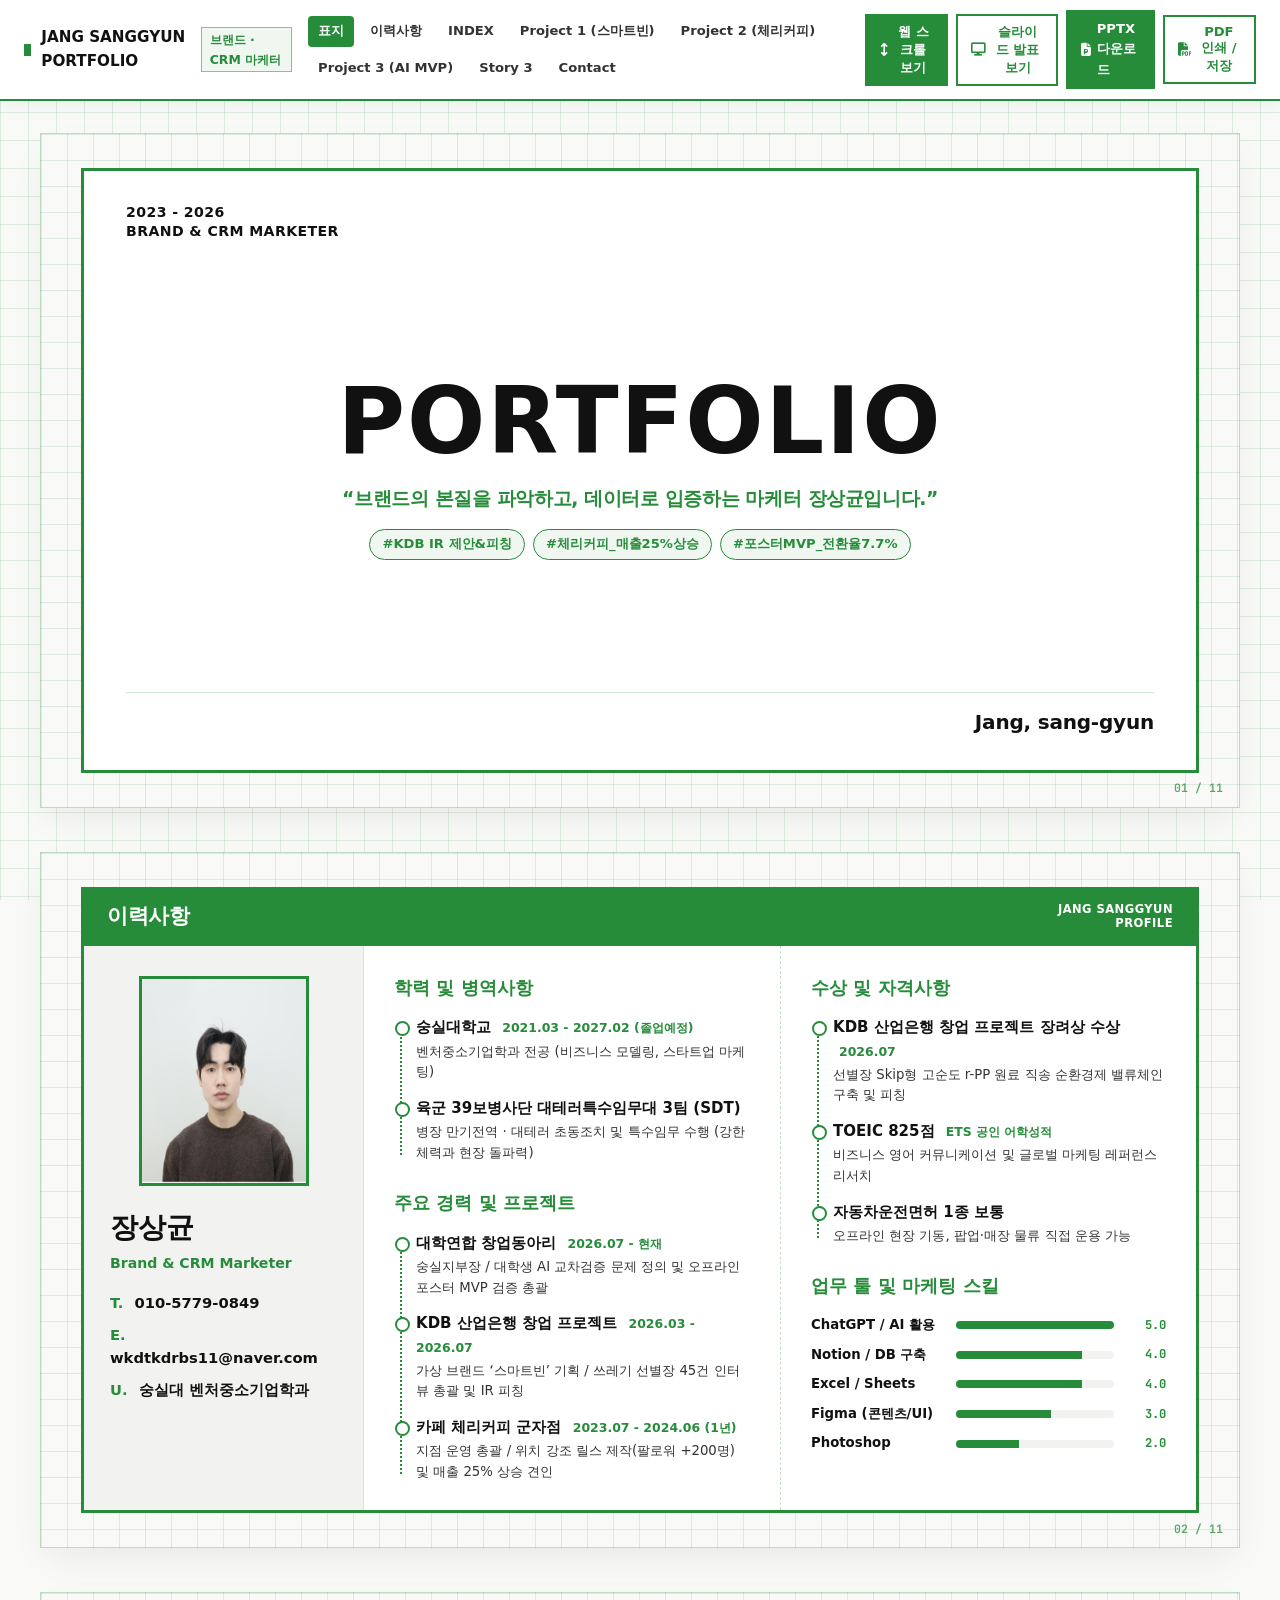
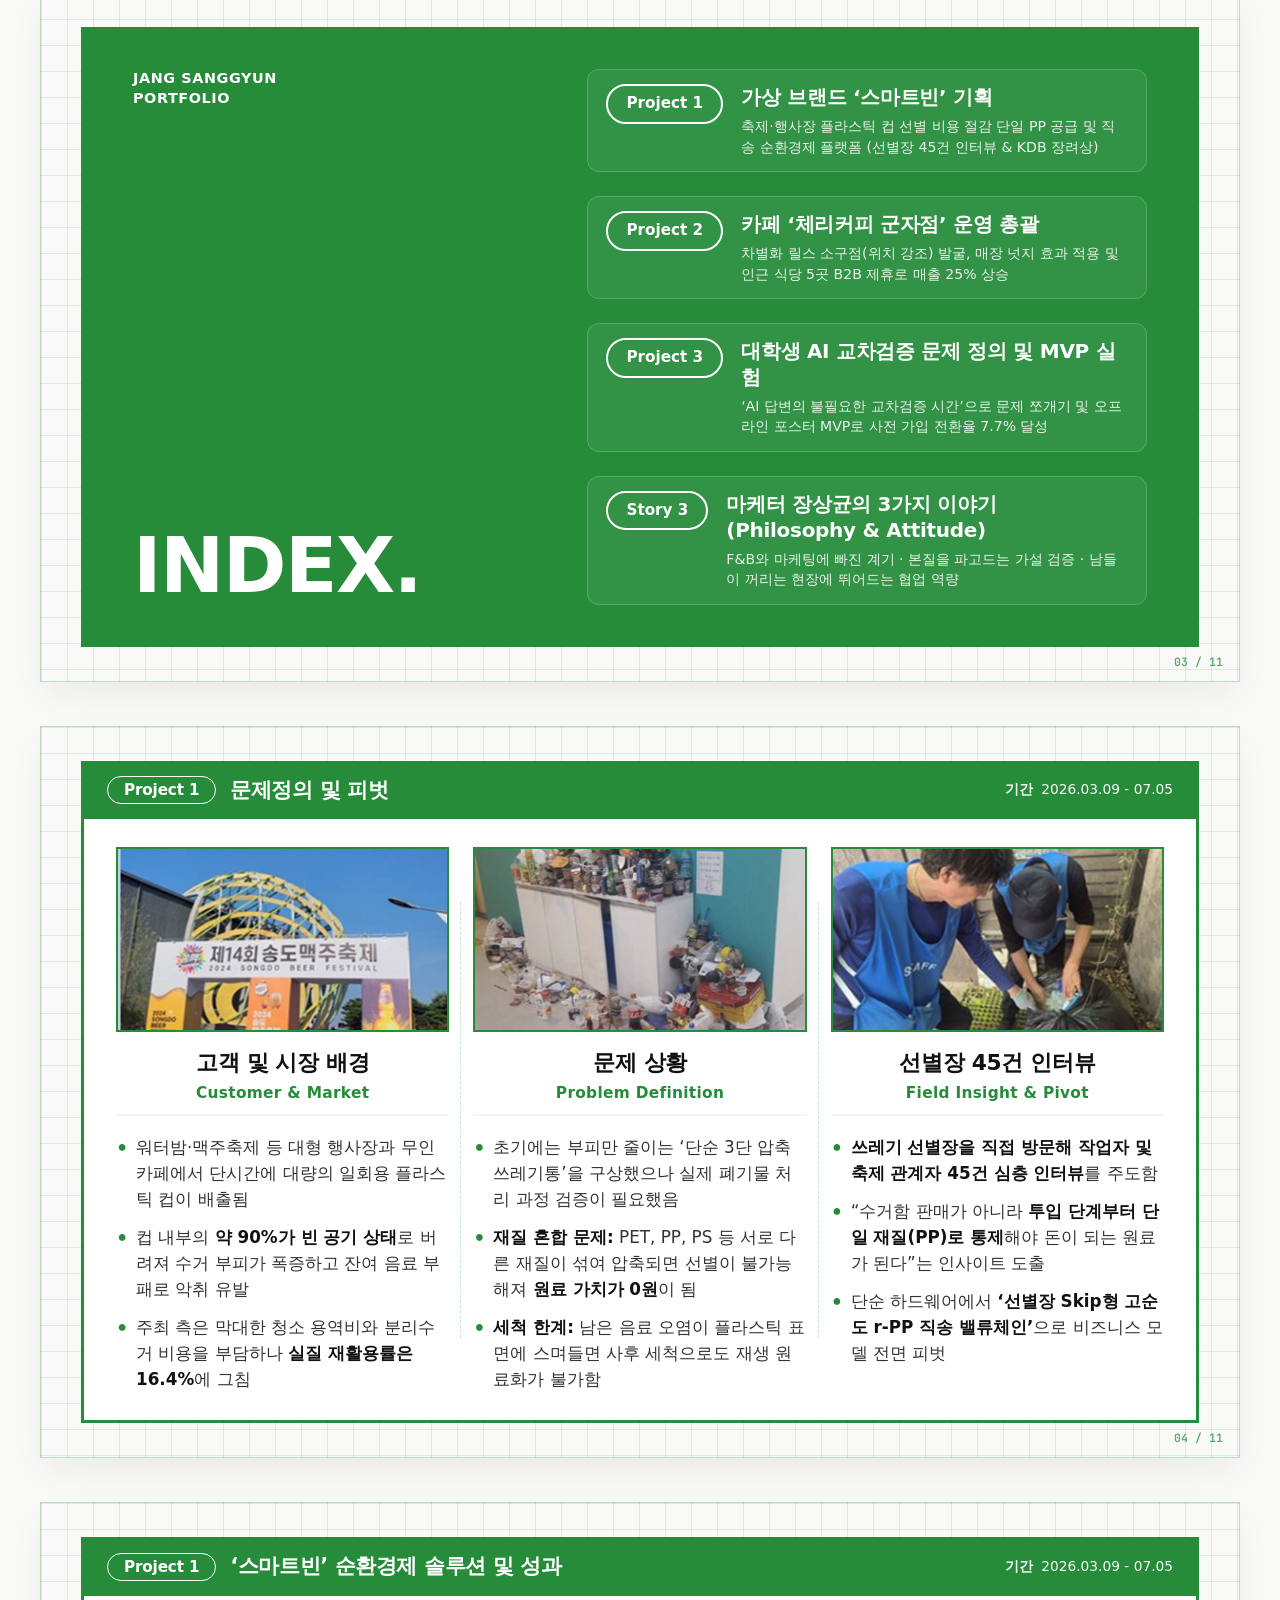
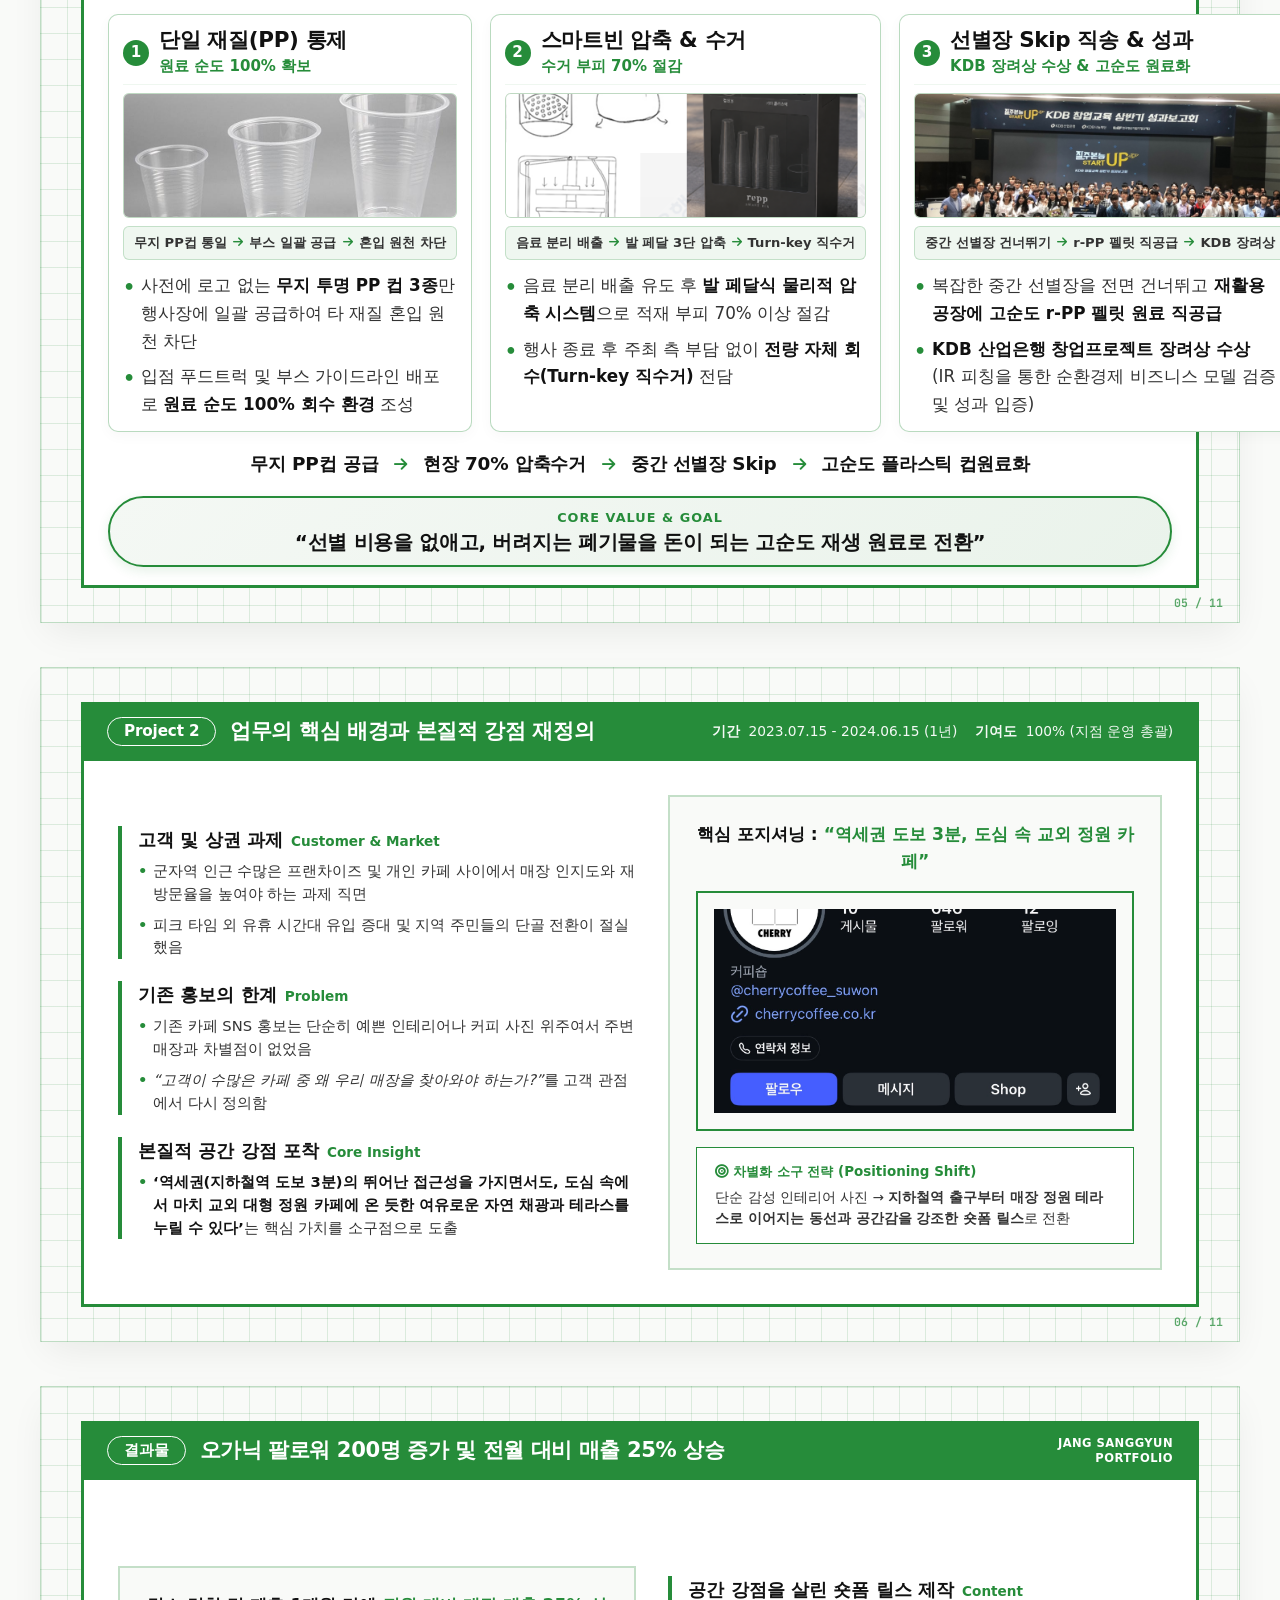
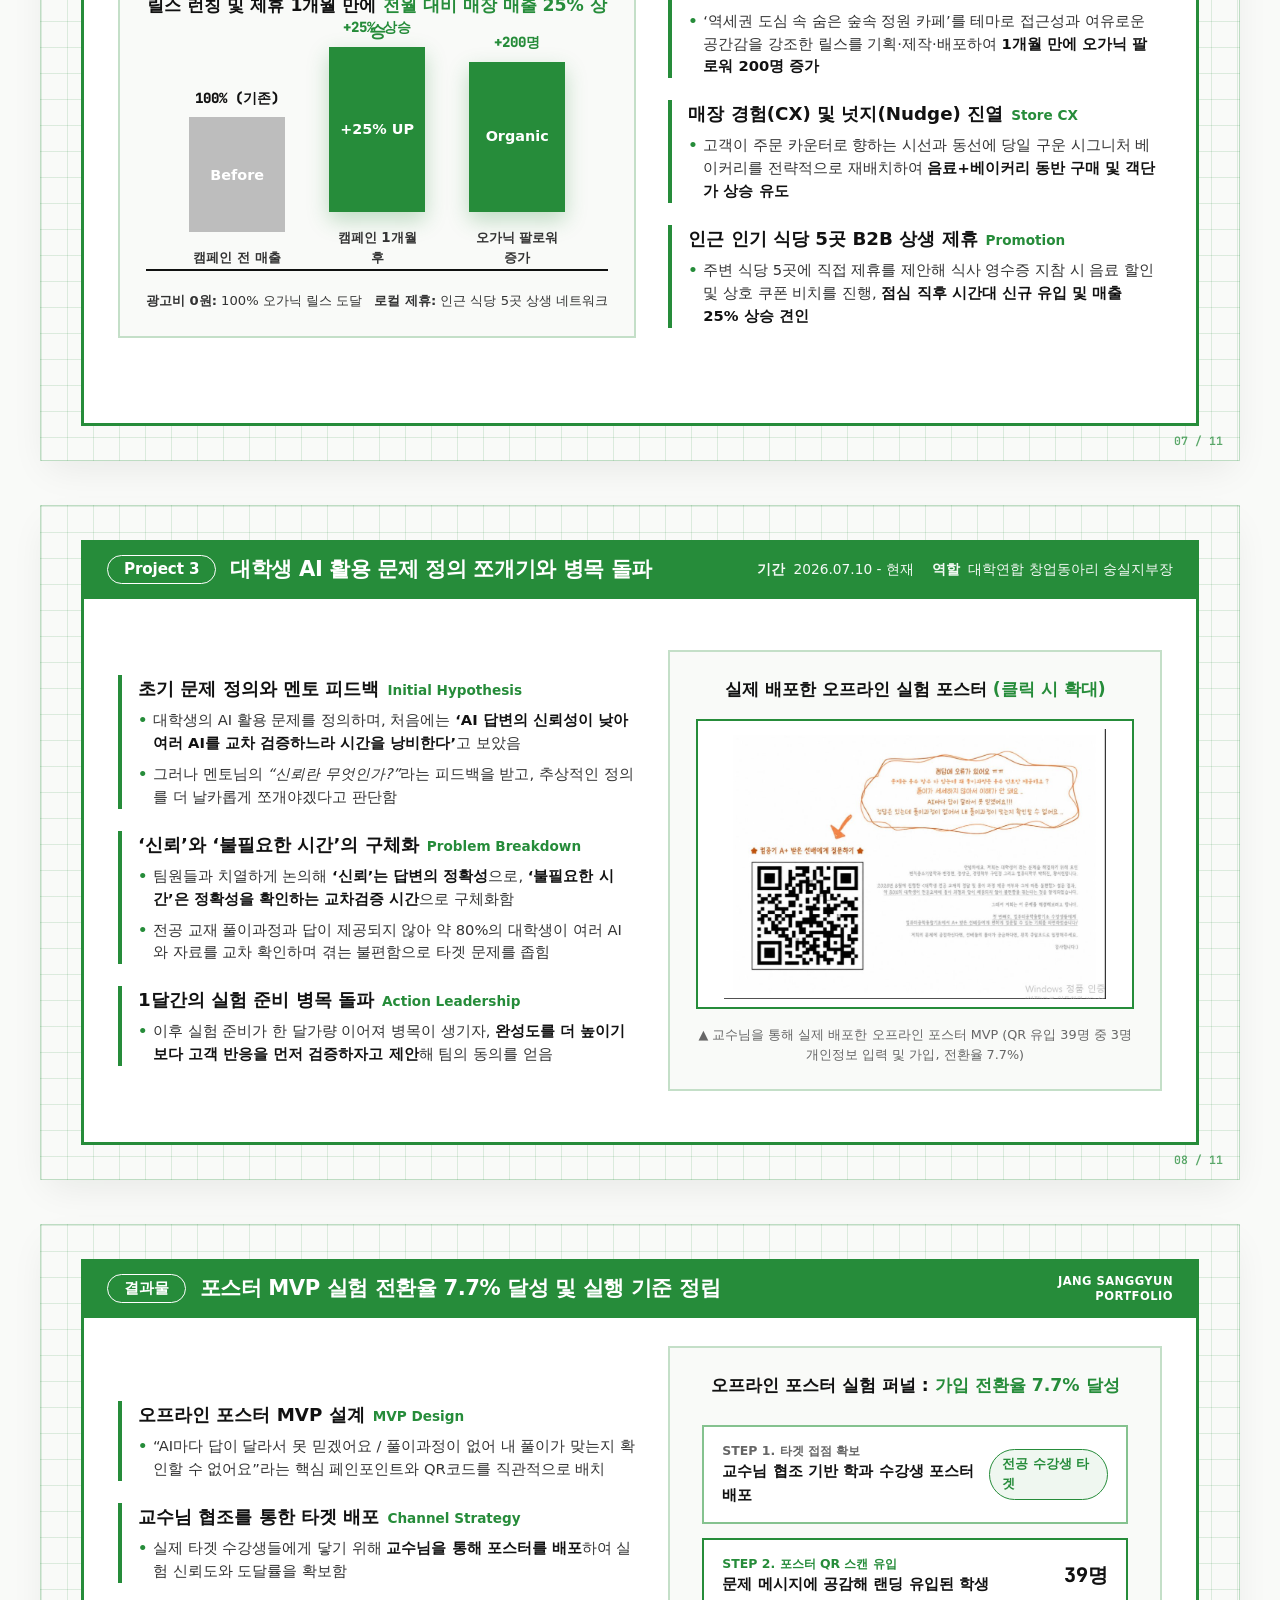
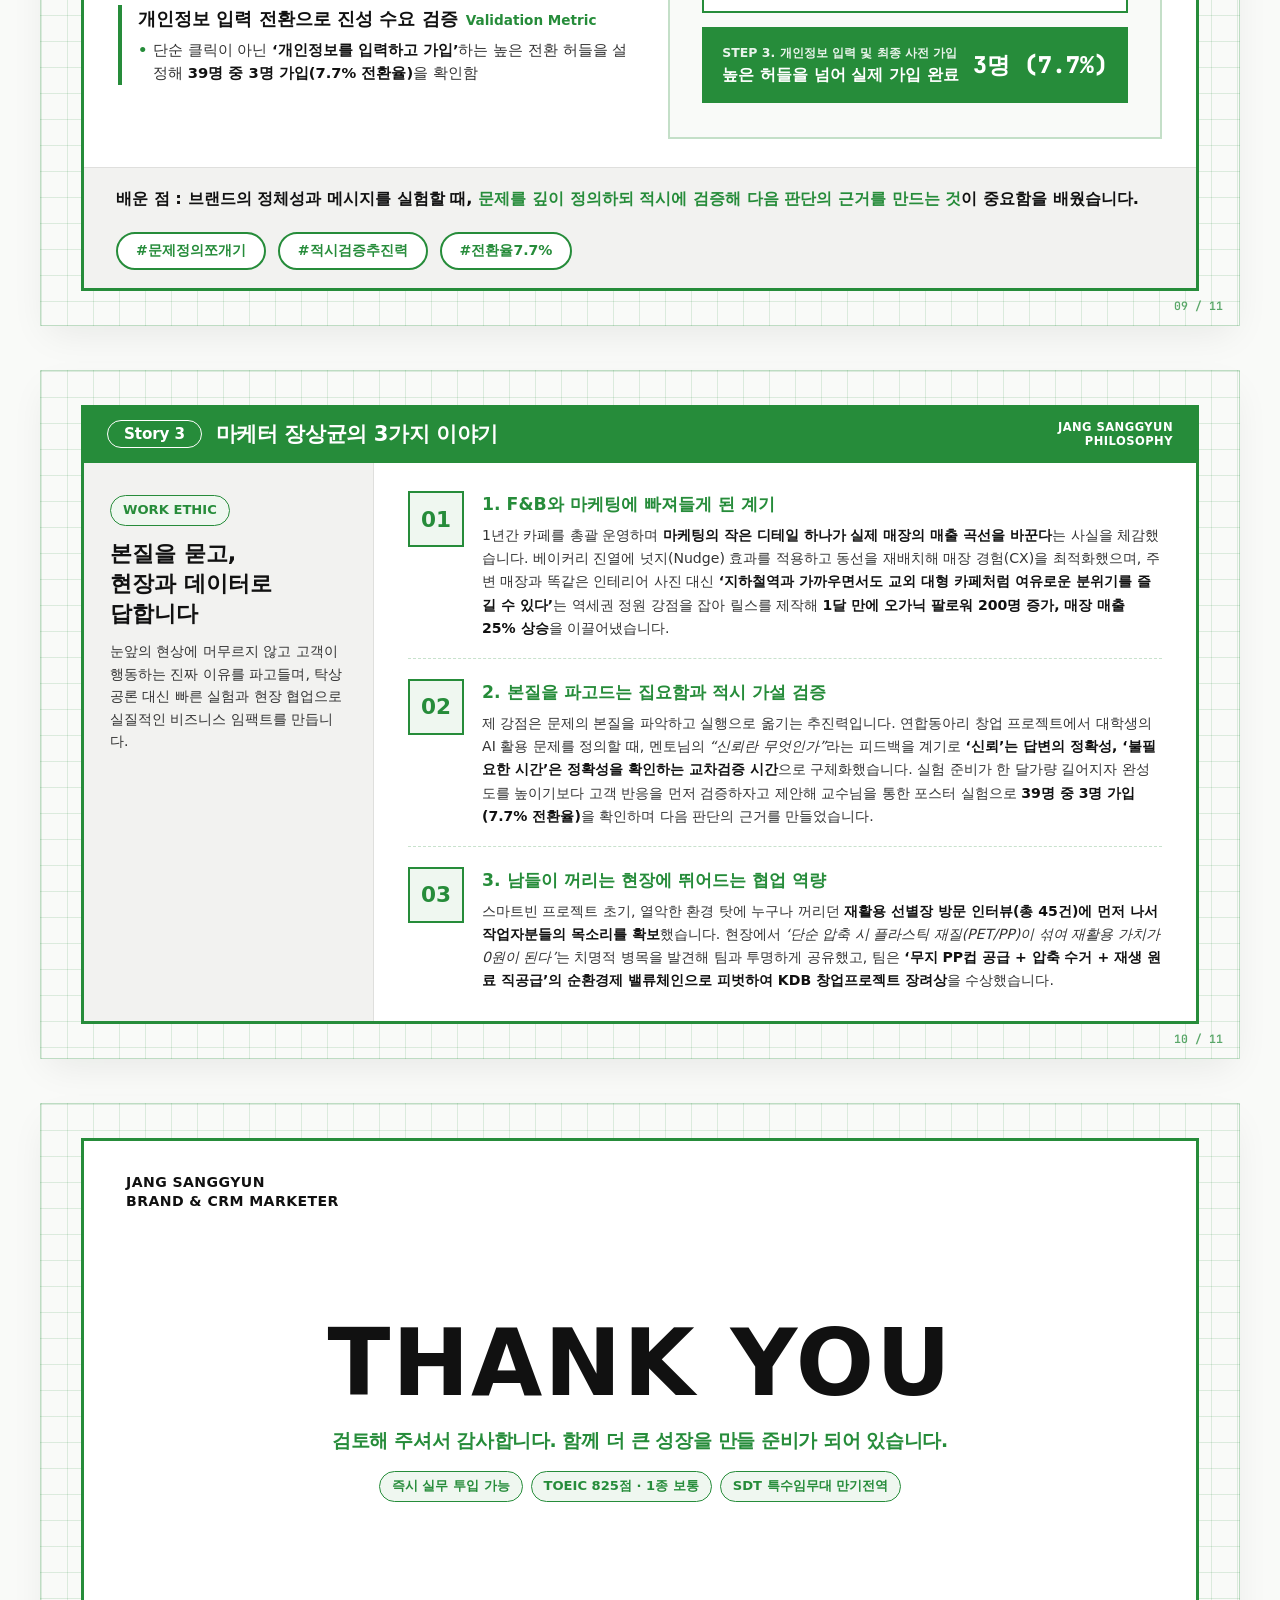
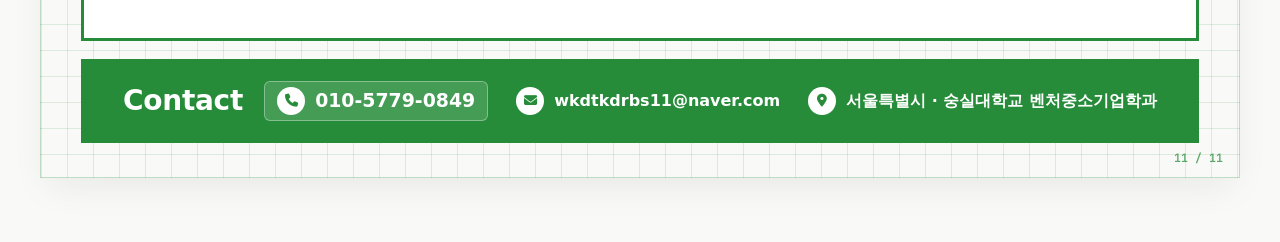
==== index.html @ 1245b19e "Slide 5: 장려상 수상 괄호 줄바꿈 정렬 및 2열 '철수' 단어 삭제" ====
<!DOCTYPE html>
<html lang="ko">
<head>
  <meta charset="UTF-8">
  <meta name="viewport" content="width=device-width, initial-scale=1.0">
  <title>마케터 장상균 | PORTFOLIO (Green Grid Edition)</title>
  <meta name="description" content="브랜드의 본질을 파악하고, 데이터로 입증하는 마케터 장상균의 포트폴리오입니다.">

  <!-- Pretendard Variable + Instrument Serif (for Italic 'O') + JetBrains Mono -->
  <link rel="stylesheet" as="style" crossorigin href="https://cdn.jsdelivr.net/gh/orioncactus/pretendard@v1.3.9/dist/web/static/pretendard.min.css" />
  <link rel="preconnect" href="https://fonts.googleapis.com">
  <link rel="preconnect" href="https://fonts.gstatic.com" crossorigin>
  <link href="https://fonts.googleapis.com/css2?family=Instrument+Serif:ital@1&family=JetBrains+Mono:wght@500;700&family=Playfair+Display:ital,wght@1,600&display=swap" rel="stylesheet">

  <!-- FontAwesome 6 -->
  <link rel="stylesheet" href="https://cdnjs.cloudflare.com/ajax/libs/font-awesome/6.5.1/css/all.min.css">

  <!-- Green Grid Template Stylesheet -->
  <link rel="stylesheet" href="style.css">
</head>
<body>

  <!-- Top Control Bar (Hidden when printing to PDF) -->
  <header class="top-control-bar">
    <div class="brand-mini">
      <span class="green-dot"></span>
      <span>JANG SANGGYUN PORTFOLIO</span>
      <span class="sub-tag">브랜드 · CRM 마케터</span>
    </div>

    <nav class="quick-nav" aria-label="슬라이드 빠른 이동">
      <a href="#slide-1" class="nav-link active" data-slide="0">표지</a>
      <a href="#slide-2" class="nav-link" data-slide="1">이력사항</a>
      <a href="#slide-3" class="nav-link" data-slide="2">INDEX</a>
      <a href="#slide-4" class="nav-link" data-slide="3">Project 1 (스마트빈)</a>
      <a href="#slide-6" class="nav-link" data-slide="5">Project 2 (체리커피)</a>
      <a href="#slide-8" class="nav-link" data-slide="7">Project 3 (AI MVP)</a>
      <a href="#slide-10" class="nav-link" data-slide="9">Story 3</a>
      <a href="#slide-11" class="nav-link" data-slide="10">Contact</a>
    </nav>

    <div class="control-actions">
      <button type="button" class="btn-mode active" id="btnScrollMode" title="웹 스크롤 모드로 보기">
        <i class="fa-solid fa-arrows-up-down"></i> 웹 스크롤 보기
      </button>
      <button type="button" class="btn-mode" id="btnDeckMode" title="16:9 슬라이드 발표 모드로 보기">
        <i class="fa-solid fa-display"></i> 슬라이드 발표 보기
      </button>
      <a href="마케터_장상균_포트폴리오.pptx" download class="btn-action" style="background: #268C3A; color: #ffffff; text-decoration: none;" title="16:9 PPTX 파일 다운로드">
        <i class="fa-solid fa-file-powerpoint"></i> PPTX 다운로드
      </a>
      <button type="button" class="btn-action" id="btnPrintPdf" title="A4 가로형 PDF로 저장/인쇄">
        <i class="fa-solid fa-file-pdf"></i> PDF 인쇄 / 저장
      </button>
    </div>
  </header>

  <!-- Main Portfolio Deck (11 Template Sheets) -->
  <main class="portfolio-deck" id="portfolioDeck">

    <!-- ==================================================================
         SLIDE 01 : COVER (PORTFOLIO)
         ================================================================== -->
    <section class="template-sheet" id="slide-1" data-index="0">
      <div class="cover-upper-box">
        <div class="cover-top-meta">
          2023 - 2026<br>
          BRAND &amp; CRM MARKETER
        </div>

        <div class="cover-center-hero">
          <h1 class="cover-giant-title">PORTFOLIO</h1>
          <p class="cover-subtitle">“브랜드의 본질을 파악하고, 데이터로 입증하는 마케터 장상균입니다.”</p>
          <div class="cover-sub-chips">
            <span class="cover-chip">#KDB IR 제안&amp;피칭</span>
            <span class="cover-chip">#체리커피_매출25%상승</span>
            <span class="cover-chip">#포스터MVP_전환율7.7%</span>
          </div>
        </div>

        <div class="cover-footer-meta" style="display: flex; justify-content: flex-end; align-items: center; padding-top: 14px; border-top: 1.5px solid rgba(38, 140, 58, 0.22);">
          <span style="font-size: 1.25rem; font-weight: 800; color: #111111; letter-spacing: -0.01em;">Jang, sang-gyun</span>
        </div>
      </div>
      <span class="sheet-page-num">01 / 11</span>
    </section>

    <!-- ==================================================================
         SLIDE 02 : 이력사항 (RESUME / PROFILE)
         ================================================================== -->
    <section class="template-sheet" id="slide-2" data-index="1">
      <div class="green-top-bar">
        <div class="bar-left">
          <h2 class="bar-title">이력사항</h2>
        </div>
        <div class="bar-brand-right">
          JANG SANGGYUN<br>PROFILE
        </div>
      </div>

      <div class="green-frame-box">
        <div class="profile-grid-layout">
          <!-- Left Gray Profile Panel -->
          <aside class="profile-left-panel">
            <div>
              <div class="profile-photo-frame">
                <img src="assets/images/profile.png" alt="마케터 장상균 프로필 사진" class="zoomable-img">
              </div>
              <h3 class="profile-person-name">장상균</h3>
              <p class="profile-person-role">Brand &amp; CRM Marketer</p>
              <div class="profile-contact-lines">
                <p><strong>T.</strong> 010-5779-0849</p>
                <p><strong>E.</strong> wkdtkdrbs11@naver.com</p>
                <p><strong>U.</strong> 숭실대 벤처중소기업학과</p>
              </div>
            </div>
          </aside>

          <!-- Center Column: Education, Military & Experience -->
          <div class="profile-col">
            <div>
              <h4 class="resume-block-title">학력 및 병역사항</h4>
              <div class="green-timeline-list">
                <div class="green-timeline-item">
                  <div class="tl-item-head">숭실대학교 <span class="tl-item-period">2021.03 - 2027.02 (졸업예정)</span></div>
                  <div class="tl-item-sub">벤처중소기업학과 전공 (비즈니스 모델링, 스타트업 마케팅)</div>
                </div>
                <div class="green-timeline-item">
                  <div class="tl-item-head">육군 39보병사단 대테러특수임무대 3팀 (SDT)</div>
                  <div class="tl-item-sub">병장 만기전역 · 대테러 초동조치 및 특수임무 수행 (강한 체력과 현장 돌파력)</div>
                </div>
              </div>
            </div>

            <div>
              <h4 class="resume-block-title">주요 경력 및 프로젝트</h4>
              <div class="green-timeline-list">
                <div class="green-timeline-item">
                  <div class="tl-item-head">대학연합 창업동아리 <span class="tl-item-period">2026.07 - 현재</span></div>
                  <div class="tl-item-sub">숭실지부장 / 대학생 AI 교차검증 문제 정의 및 오프라인 포스터 MVP 검증 총괄</div>
                </div>
                <div class="green-timeline-item">
                  <div class="tl-item-head">KDB 산업은행 창업 프로젝트 <span class="tl-item-period">2026.03 - 2026.07</span></div>
                  <div class="tl-item-sub">가상 브랜드 ‘스마트빈’ 기획 / 쓰레기 선별장 45건 인터뷰 총괄 및 IR 피칭</div>
                </div>
                <div class="green-timeline-item">
                  <div class="tl-item-head">카페 체리커피 군자점 <span class="tl-item-period">2023.07 - 2024.06 (1년)</span></div>
                  <div class="tl-item-sub">지점 운영 총괄 / 위치 강조 릴스 제작(팔로워 +200명) 및 매출 25% 상승 견인</div>
                </div>
              </div>
            </div>
          </div>

          <!-- Right Column: Awards, Certificates & Skills -->
          <div class="profile-col">
            <div>
              <h4 class="resume-block-title">수상 및 자격사항</h4>
              <div class="green-timeline-list">
                <div class="green-timeline-item">
                  <div class="tl-item-head">KDB 산업은행 창업 프로젝트 장려상 수상 <span class="tl-item-period">2026.07</span></div>
                  <div class="tl-item-sub">선별장 Skip형 고순도 r-PP 원료 직송 순환경제 밸류체인 구축 및 피칭</div>
                </div>
                <div class="green-timeline-item">
                  <div class="tl-item-head">TOEIC 825점 <span class="tl-item-period">ETS 공인 어학성적</span></div>
                  <div class="tl-item-sub">비즈니스 영어 커뮤니케이션 및 글로벌 마케팅 레퍼런스 리서치</div>
                </div>
                <div class="green-timeline-item">
                  <div class="tl-item-head">자동차운전면허 1종 보통</div>
                  <div class="tl-item-sub">오프라인 현장 기동, 팝업·매장 물류 직접 운용 가능</div>
                </div>
              </div>
            </div>

            <div>
              <h4 class="resume-block-title">업무 툴 및 마케팅 스킬</h4>
              <div class="tool-skill-grid">
                <div class="tool-skill-row">
                  <span class="tool-skill-name">ChatGPT / AI 활용</span>
                  <div class="tool-bar-track"><div class="tool-bar-fill" style="width: 100%;"></div></div>
                  <span class="tool-skill-score">5.0</span>
                </div>
                <div class="tool-skill-row">
                  <span class="tool-skill-name">Notion / DB 구축</span>
                  <div class="tool-bar-track"><div class="tool-bar-fill" style="width: 80%;"></div></div>
                  <span class="tool-skill-score">4.0</span>
                </div>
                <div class="tool-skill-row">
                  <span class="tool-skill-name">Excel / Sheets</span>
                  <div class="tool-bar-track"><div class="tool-bar-fill" style="width: 80%;"></div></div>
                  <span class="tool-skill-score">4.0</span>
                </div>
                <div class="tool-skill-row">
                  <span class="tool-skill-name">Figma (콘텐츠/UI)</span>
                  <div class="tool-bar-track"><div class="tool-bar-fill" style="width: 60%;"></div></div>
                  <span class="tool-skill-score">3.0</span>
                </div>
                <div class="tool-skill-row">
                  <span class="tool-skill-name">Photoshop</span>
                  <div class="tool-bar-track"><div class="tool-bar-fill" style="width: 40%;"></div></div>
                  <span class="tool-skill-score">2.0</span>
                </div>
              </div>
            </div>
          </div>
        </div>
      </div>
      <span class="sheet-page-num">02 / 11</span>
    </section>

    <!-- ==================================================================
         SLIDE 03 : INDEX.
         ================================================================== -->
    <section class="template-sheet" id="slide-3" data-index="2">
      <div class="index-green-box">
        <div class="index-left-col">
          <div class="index-top-label">
            JANG SANGGYUN<br>PORTFOLIO
          </div>
          <h2 class="index-giant-heading">INDEX.</h2>
        </div>

        <div class="index-right-col">
          <a href="#slide-4" class="index-entry" data-target-slide="3">
            <span class="index-pill">Project 1</span>
            <div class="index-entry-text">
              <h3>가상 브랜드 ‘스마트빈’ 기획</h3>
              <p>축제·행사장 플라스틱 컵 선별 비용 절감 단일 PP 공급 및 직송 순환경제 플랫폼 (선별장 45건 인터뷰 &amp; KDB 장려상)</p>
            </div>
          </a>

          <a href="#slide-6" class="index-entry" data-target-slide="5">
            <span class="index-pill">Project 2</span>
            <div class="index-entry-text">
              <h3>카페 ‘체리커피 군자점’ 운영 총괄</h3>
              <p>차별화 릴스 소구점(위치 강조) 발굴, 매장 넛지 효과 적용 및 인근 식당 5곳 B2B 제휴로 매출 25% 상승</p>
            </div>
          </a>

          <a href="#slide-8" class="index-entry" data-target-slide="7">
            <span class="index-pill">Project 3</span>
            <div class="index-entry-text">
              <h3>대학생 AI 교차검증 문제 정의 및 MVP 실험</h3>
              <p>‘AI 답변의 불필요한 교차검증 시간’으로 문제 쪼개기 및 오프라인 포스터 MVP로 사전 가입 전환율 7.7% 달성</p>
            </div>
          </a>

          <a href="#slide-10" class="index-entry" data-target-slide="9">
            <span class="index-pill">Story 3</span>
            <div class="index-entry-text">
              <h3>마케터 장상균의 3가지 이야기 (Philosophy &amp; Attitude)</h3>
              <p>F&amp;B와 마케팅에 빠진 계기 · 본질을 파고드는 가설 검증 · 남들이 꺼리는 현장에 뛰어드는 협업 역량</p>
            </div>
          </a>
        </div>
      </div>
      <span class="sheet-page-num">03 / 11</span>
    </section>

    <!-- ==================================================================
         SLIDE 04 : Project 1 (스마트빈 — 문제정의 및 피벗)
         ================================================================== -->
    <section class="template-sheet" id="slide-4" data-index="3">
      <div class="green-top-bar">
        <div class="bar-left">
          <span class="pill-badge-outline">Project 1</span>
          <h2 class="bar-title">문제정의 및 피벗</h2>
        </div>
        <div class="bar-right-meta">
          <span><strong>기간</strong> 2026.03.09 - 07.05</span>
        </div>
      </div>

      <div class="green-frame-box">
        <div class="three-col-stage">
          <!-- Column 1: Customer -->
          <div class="stage-col">
            <div class="visual-card-frame has-img">
              <img src="assets/images/songdo-beer-festival.jpg" alt="축제 및 대형 행사 현장 (송도맥주축제)" class="zoomable-img">
            </div>
            <div class="col-title-block">
              <h3 class="col-main-heading">고객 및 시장 배경</h3>
              <p class="col-sub-en">Customer &amp; Market</p>
            </div>
            <ul class="green-bullet-list">
              <li>워터밤·맥주축제 등 대형 행사장과 무인카페에서 단시간에 대량의 일회용 플라스틱 컵이 배출됨</li>
              <li>컵 내부의 <strong>약 90%가 빈 공기 상태</strong>로 버려져 수거 부피가 폭증하고 잔여 음료 부패로 악취 유발</li>
              <li>주최 측은 막대한 청소 용역비와 분리수거 비용을 부담하나 <strong>실질 재활용률은 16.4%</strong>에 그침</li>
            </ul>
          </div>

          <!-- Column 2: Problem -->
          <div class="stage-col">
            <div class="visual-card-frame has-img">
              <img src="assets/images/trash-cups-overflow.jpg" alt="일회용 플라스틱 컵 과다 배출 및 적재 현장" class="zoomable-img">
            </div>
            <div class="col-title-block">
              <h3 class="col-main-heading">문제 상황</h3>
              <p class="col-sub-en">Problem Definition</p>
            </div>
            <ul class="green-bullet-list">
              <li>초기에는 부피만 줄이는 ‘단순 3단 압축 쓰레기통’을 구상했으나 실제 폐기물 처리 과정 검증이 필요했음</li>
              <li><strong>재질 혼합 문제:</strong> PET, PP, PS 등 서로 다른 재질이 섞여 압축되면 선별이 불가능해져 <strong>원료 가치가 0원</strong>이 됨</li>
              <li><strong>세척 한계:</strong> 남은 음료 오염이 플라스틱 표면에 스며들면 사후 세척으로도 재생 원료화가 불가함</li>
            </ul>
          </div>

          <!-- Column 3: Field Insight -->
          <div class="stage-col">
            <div class="visual-card-frame has-img">
              <img src="assets/images/staff-sorting-interview.jpg" alt="선별장 및 현장 수거 인터뷰" class="zoomable-img">
            </div>
            <div class="col-title-block">
              <h3 class="col-main-heading">선별장 45건 인터뷰</h3>
              <p class="col-sub-en">Field Insight &amp; Pivot</p>
            </div>
            <ul class="green-bullet-list">
              <li><strong>쓰레기 선별장을 직접 방문해 작업자 및 축제 관계자 45건 심층 인터뷰</strong>를 주도함</li>
              <li>“수거함 판매가 아니라 <strong>투입 단계부터 단일 재질(PP)로 통제</strong>해야 돈이 되는 원료가 된다”는 인사이트 도출</li>
              <li>단순 하드웨어에서 <strong>‘선별장 Skip형 고순도 r-PP 직송 밸류체인’</strong>으로 비즈니스 모델 전면 피벗</li>
            </ul>
          </div>
        </div>
      </div>
      <span class="sheet-page-num">04 / 11</span>
    </section>

    <!-- ==================================================================
         SLIDE 05 : Project 1 (스마트빈 — 순환경제 솔루션 및 성과)
         ================================================================== -->
    <section class="template-sheet" id="slide-5" data-index="4">
      <div class="green-top-bar">
        <div class="bar-left">
          <span class="pill-badge-outline">Project 1</span>
          <h2 class="bar-title">‘스마트빈’ 순환경제 솔루션 및 성과</h2>
        </div>
        <div class="bar-right-meta">
          <span><strong>기간</strong> 2026.03.09 - 07.05</span>
        </div>
      </div>

      <div class="green-frame-box p5-ref2-container">
        
        <!-- 3 Phase Cards (Reference 2 Step Showcase) -->
        <div class="p5-step-grid">
          
          <!-- Step 1 -->
          <div class="p5-step-card">
            <div class="p5-step-header">
              <span class="p5-step-num">1</span>
              <div class="p5-step-titles">
                <h3 class="p5-step-main">단일 재질(PP) 통제</h3>
                <p class="p5-step-sub">원료 순도 100% 확보</p>
              </div>
            </div>
            <div class="p5-step-photo-wrap">
              <img src="assets/images/transparent-pp-cups.jpg" alt="단일 재질 무지 투명 PP 컵 3종" class="zoomable-img">
            </div>
            <div class="p5-step-micro-flow">
              <span>무지 PP컵 통일</span>
              <i class="fa-solid fa-arrow-right"></i>
              <span>부스 일괄 공급</span>
              <i class="fa-solid fa-arrow-right"></i>
              <span>혼입 원천 차단</span>
            </div>
            <ul class="p5-step-bullets">
              <li>사전에 로고 없는 <strong>무지 투명 PP 컵 3종</strong>만 행사장에 일괄 공급하여 타 재질 혼입 원천 차단</li>
              <li>입점 푸드트럭 및 부스 가이드라인 배포로 <strong>원료 순도 100% 회수 환경</strong> 조성</li>
            </ul>
          </div>

          <!-- Step 2 -->
          <div class="p5-step-card">
            <div class="p5-step-header">
              <span class="p5-step-num">2</span>
              <div class="p5-step-titles">
                <h3 class="p5-step-main">스마트빈 압축 &amp; 수거</h3>
                <p class="p5-step-sub">수거 부피 70% 절감</p>
              </div>
            </div>
            <div class="p5-step-photo-wrap">
              <img src="assets/images/smartbin.png" alt="스마트빈 압축 시스템 프로토타입" class="zoomable-img">
            </div>
            <div class="p5-step-micro-flow">
              <span>음료 분리 배출</span>
              <i class="fa-solid fa-arrow-right"></i>
              <span>발 페달 3단 압축</span>
              <i class="fa-solid fa-arrow-right"></i>
              <span>Turn-key 직수거</span>
            </div>
            <ul class="p5-step-bullets">
              <li>음료 분리 배출 유도 후 <strong>발 페달식 물리적 압축 시스템</strong>으로 적재 부피 70% 이상 절감</li>
              <li>행사 종료 후 주최 측 부담 없이 <strong>전량 자체 회수(Turn-key 직수거)</strong> 전담</li>
            </ul>
          </div>

          <!-- Step 3 -->
          <div class="p5-step-card">
            <div class="p5-step-header">
              <span class="p5-step-num">3</span>
              <div class="p5-step-titles">
                <h3 class="p5-step-main">선별장 Skip 직송 &amp; 성과</h3>
                <p class="p5-step-sub">KDB 장려상 수상 &amp; 고순도 원료화</p>
              </div>
            </div>
            <div class="p5-step-photo-wrap">
              <img src="assets/images/kdb-award-ceremony.jpg" alt="KDB 창업교육 상반기 성과보고회 장려상 수상" class="zoomable-img">
            </div>
            <div class="p5-step-micro-flow">
              <span>중간 선별장 건너뛰기</span>
              <i class="fa-solid fa-arrow-right"></i>
              <span>r-PP 펠릿 직공급</span>
              <i class="fa-solid fa-arrow-right"></i>
              <span>KDB 장려상</span>
            </div>
            <ul class="p5-step-bullets">
              <li>복잡한 중간 선별장을 전면 건너뛰고 <strong>재활용 공장에 고순도 r-PP 펠릿 원료 직공급</strong></li>
              <li><strong>KDB 산업은행 창업프로젝트 장려상 수상</strong><br>(IR 피칭을 통한 순환경제 비즈니스 모델 검증 및 성과 입증)</li>
            </ul>
          </div>

        </div>

        <!-- Flow Summary Line (Reference 2 Style) -->
        <div class="p5-ref2-flow-line">
          <span>무지 PP컵 공급</span>
          <i class="fa-solid fa-arrow-right"></i>
          <span>현장 70% 압축수거</span>
          <i class="fa-solid fa-arrow-right"></i>
          <span>중간 선별장 Skip</span>
          <i class="fa-solid fa-arrow-right"></i>
          <span>고순도 플라스틱 컵원료화</span>
        </div>

        <!-- Big Bottom Goal Pill Container (Reference 2 Signature Component) -->
        <div class="p5-ref2-goal-container">
          <span class="p5-ref2-goal-badge">CORE VALUE &amp; GOAL</span>
          <p class="p5-ref2-goal-title">“선별 비용을 없애고, 버려지는 폐기물을 돈이 되는 고순도 재생 원료로 전환”</p>
        </div>

      </div>
      <span class="sheet-page-num">05 / 11</span>
    </section>

    <!-- ==================================================================
         SLIDE 06 : Project 2 (체리커피 군자점 — 업무의 핵심 배경과 차별점 분석)
         ================================================================== -->
    <section class="template-sheet" id="slide-6" data-index="5">
      <div class="green-top-bar">
        <div class="bar-left">
          <span class="pill-badge-outline">Project 2</span>
          <h2 class="bar-title">업무의 핵심 배경과 본질적 강점 재정의</h2>
        </div>
        <div class="bar-right-meta">
          <span><strong>기간</strong> 2023.07.15 - 2024.06.15 (1년)</span>
          <span><strong>기여도</strong> 100% (지점 운영 총괄)</span>
        </div>
      </div>

      <div class="green-frame-box">
        <div class="split-two-col">
          <!-- Left: Vertical Green Bar Items -->
          <div class="vbar-item-stack">
            <div class="vbar-item">
              <div class="vbar-item-header">
                <h3 class="vbar-item-title">고객 및 상권 과제</h3>
                <span class="vbar-item-en">Customer &amp; Market</span>
              </div>
              <ul class="green-bullet-list">
                <li>군자역 인근 수많은 프랜차이즈 및 개인 카페 사이에서 매장 인지도와 재방문율을 높여야 하는 과제 직면</li>
                <li>피크 타임 외 유휴 시간대 유입 증대 및 지역 주민들의 단골 전환이 절실했음</li>
              </ul>
            </div>

            <div class="vbar-item">
              <div class="vbar-item-header">
                <h3 class="vbar-item-title">기존 홍보의 한계</h3>
                <span class="vbar-item-en">Problem</span>
              </div>
              <ul class="green-bullet-list">
                <li>기존 카페 SNS 홍보는 단순히 예쁜 인테리어나 커피 사진 위주여서 주변 매장과 차별점이 없었음</li>
                <li><em>“고객이 수많은 카페 중 왜 우리 매장을 찾아와야 하는가?”</em>를 고객 관점에서 다시 정의함</li>
              </ul>
            </div>

            <div class="vbar-item">
              <div class="vbar-item-header">
                <h3 class="vbar-item-title">본질적 공간 강점 포착</h3>
                <span class="vbar-item-en">Core Insight</span>
              </div>
              <ul class="green-bullet-list">
                <li><strong>‘역세권(지하철역 도보 3분)의 뛰어난 접근성을 가지면서도, 도심 속에서 마치 교외 대형 정원 카페에 온 듯한 여유로운 자연 채광과 테라스를 누릴 수 있다’</strong>는 핵심 가치를 소구점으로 도출</li>
              </ul>
            </div>
          </div>

          <!-- Right: Store Visual + Positioning Chart -->
          <div class="chart-showcase-box">
            <div class="chart-caption-top">
              핵심 포지셔닝 : <span>“역세권 도보 3분, 도심 속 교외 정원 카페”</span>
            </div>
            <div class="visual-card-frame" style="height: 240px;">
              <img src="assets/images/cherrycoffee.jpg" alt="체리커피 군자점 매장 전경" class="zoomable-img">
            </div>
            <div style="background: #ffffff; border: 1.5px solid var(--green-primary); padding: 14px 18px;">
              <div style="font-size: 0.84rem; font-weight: 800; color: var(--green-primary); margin-bottom: 4px;">
                <i class="fa-solid fa-bullseye"></i> 차별화 소구 전략 (Positioning Shift)
              </div>
              <p style="font-size: 0.85rem; color: var(--text-secondary);">
                단순 감성 인테리어 사진 → <strong>지하철역 출구부터 매장 정원 테라스로 이어지는 동선과 공간감을 강조한 숏폼 릴스</strong>로 전환
              </p>
            </div>
          </div>
        </div>
      </div>
      <span class="sheet-page-num">06 / 11</span>
    </section>

    <!-- ==================================================================
         SLIDE 07 : 경험 2 결과물 (체리커피 릴스 바이럴 & 매출 25% 상승)
         ================================================================== -->
    <section class="template-sheet" id="slide-7" data-index="6">
      <div class="green-top-bar">
        <div class="bar-left">
          <span class="pill-badge-outline">결과물</span>
          <h2 class="bar-title">오가닉 팔로워 200명 증가 및 전월 대비 매출 25% 상승</h2>
        </div>
        <div class="bar-brand-right">
          JANG SANGGYUN<br>PORTFOLIO
        </div>
      </div>

      <div class="green-frame-box">
        <div class="split-two-col">
          <!-- Left: Revenue +25% & Follower +200 Bar Chart (Matches Page 7 of PDF Template) -->
          <div class="chart-showcase-box">
            <div class="chart-caption-top">
              릴스 런칭 및 제휴 1개월 만에 <span>전월 대비 매장 매출 25% 상승</span>
            </div>

            <div class="bar-comparison-wrap">
              <div class="bar-col">
                <span class="bar-value">100% (기존)</span>
                <div class="bar-pillar" style="height: 115px;">Before</div>
                <span class="bar-label">캠페인 전 매출</span>
              </div>

              <div class="bar-col">
                <span class="bar-value" style="color: var(--green-primary);">+25% 상승</span>
                <div class="bar-pillar green-active" style="height: 165px;">+25% UP</div>
                <span class="bar-label">캠페인 1개월 후</span>
              </div>

              <div class="bar-col">
                <span class="bar-value" style="color: var(--green-primary);">+200명</span>
                <div class="bar-pillar green-active" style="height: 150px;">Organic</div>
                <span class="bar-label">오가닉 팔로워 증가</span>
              </div>
            </div>

            <div style="display: flex; justify-content: space-between; font-size: 0.82rem; color: var(--text-secondary); padding-top: 4px;">
              <span><strong>광고비 0원:</strong> 100% 오가닉 릴스 도달</span>
              <span><strong>로컬 제휴:</strong> 인근 식당 5곳 상생 네트워크</span>
            </div>
          </div>

          <!-- Right: 3 Action Pillars (Product / Place / Promotion) -->
          <div class="vbar-item-stack">
            <div class="vbar-item">
              <div class="vbar-item-header">
                <h3 class="vbar-item-title">공간 강점을 살린 숏폼 릴스 제작</h3>
                <span class="vbar-item-en">Content</span>
              </div>
              <ul class="green-bullet-list">
                <li>‘역세권 도심 속 숨은 숲속 정원 카페’를 테마로 접근성과 여유로운 공간감을 강조한 릴스를 기획·제작·배포하여 <strong>1개월 만에 오가닉 팔로워 200명 증가</strong></li>
              </ul>
            </div>

            <div class="vbar-item">
              <div class="vbar-item-header">
                <h3 class="vbar-item-title">매장 경험(CX) 및 넛지(Nudge) 진열</h3>
                <span class="vbar-item-en">Store CX</span>
              </div>
              <ul class="green-bullet-list">
                <li>고객이 주문 카운터로 향하는 시선과 동선에 당일 구운 시그니처 베이커리를 전략적으로 재배치하여 <strong>음료+베이커리 동반 구매 및 객단가 상승 유도</strong></li>
              </ul>
            </div>

            <div class="vbar-item">
              <div class="vbar-item-header">
                <h3 class="vbar-item-title">인근 인기 식당 5곳 B2B 상생 제휴</h3>
                <span class="vbar-item-en">Promotion</span>
              </div>
              <ul class="green-bullet-list">
                <li>주변 식당 5곳에 직접 제휴를 제안해 식사 영수증 지참 시 음료 할인 및 상호 쿠폰 비치를 진행, <strong>점심 직후 시간대 신규 유입 및 매출 25% 상승 견인</strong></li>
              </ul>
            </div>
          </div>
        </div>
      </div>
      <span class="sheet-page-num">07 / 11</span>
    </section>

    <!-- ==================================================================
         SLIDE 08 : Project 3 (대학생 AI 교차검증 문제 정의 및 문제 쪼개기)
         ================================================================== -->
    <section class="template-sheet" id="slide-8" data-index="7">
      <div class="green-top-bar">
        <div class="bar-left">
          <span class="pill-badge-outline">Project 3</span>
          <h2 class="bar-title">대학생 AI 활용 문제 정의 쪼개기와 병목 돌파</h2>
        </div>
        <div class="bar-right-meta">
          <span><strong>기간</strong> 2026.07.10 - 현재</span>
          <span><strong>역할</strong> 대학연합 창업동아리 숭실지부장</span>
        </div>
      </div>

      <div class="green-frame-box">
        <div class="split-two-col">
          <!-- Left: Problem Decomposition Story -->
          <div class="vbar-item-stack">
            <div class="vbar-item">
              <div class="vbar-item-header">
                <h3 class="vbar-item-title">초기 문제 정의와 멘토 피드백</h3>
                <span class="vbar-item-en">Initial Hypothesis</span>
              </div>
              <ul class="green-bullet-list">
                <li>대학생의 AI 활용 문제를 정의하며, 처음에는 <strong>‘AI 답변의 신뢰성이 낮아 여러 AI를 교차 검증하느라 시간을 낭비한다’</strong>고 보았음</li>
                <li>그러나 멘토님의 <em>“신뢰란 무엇인가?”</em>라는 피드백을 받고, 추상적인 정의를 더 날카롭게 쪼개야겠다고 판단함</li>
              </ul>
            </div>

            <div class="vbar-item">
              <div class="vbar-item-header">
                <h3 class="vbar-item-title">‘신뢰’와 ‘불필요한 시간’의 구체화</h3>
                <span class="vbar-item-en">Problem Breakdown</span>
              </div>
              <ul class="green-bullet-list">
                <li>팀원들과 치열하게 논의해 <strong>‘신뢰’는 답변의 정확성</strong>으로, <strong>‘불필요한 시간’은 정확성을 확인하는 교차검증 시간</strong>으로 구체화함</li>
                <li>전공 교재 풀이과정과 답이 제공되지 않아 약 80%의 대학생이 여러 AI와 자료를 교차 확인하며 겪는 불편함으로 타겟 문제를 좁힘</li>
              </ul>
            </div>

            <div class="vbar-item">
              <div class="vbar-item-header">
                <h3 class="vbar-item-title">1달간의 실험 준비 병목 돌파</h3>
                <span class="vbar-item-en">Action Leadership</span>
              </div>
              <ul class="green-bullet-list">
                <li>이후 실험 준비가 한 달가량 이어져 병목이 생기자, <strong>완성도를 더 높이기보다 고객 반응을 먼저 검증하자고 제안</strong>해 팀의 동의를 얻음</li>
              </ul>
            </div>
          </div>

          <!-- Right: Actual Uploaded AI MVP Poster Image -->
          <div class="chart-showcase-box">
            <div class="chart-caption-top">
              실제 배포한 오프라인 실험 포스터 <span>(클릭 시 확대)</span>
            </div>
            <div class="visual-card-frame" style="height: 290px; background: #ffffff; padding: 8px;">
              <img src="assets/images/ai-mvp-poster.jpg" alt="대학생 AI 교차검증 및 전공 풀이 가설 검증 포스터" class="zoomable-img" style="object-fit: contain; width: 100%; height: 100%;">
            </div>
            <p style="font-size: 0.8rem; color: var(--text-muted); text-align: center;">
              ▲ 교수님을 통해 실제 배포한 오프라인 포스터 MVP (QR 유입 39명 중 3명 개인정보 입력 및 가입, 전환율 7.7%)
            </p>
          </div>
        </div>
      </div>
      <span class="sheet-page-num">08 / 11</span>
    </section>

    <!-- ==================================================================
         SLIDE 09 : 경험 3 결과물 (포스터 실험 전환율 7.7% 및 러닝)
         ================================================================== -->
    <section class="template-sheet" id="slide-9" data-index="8">
      <div class="green-top-bar">
        <div class="bar-left">
          <span class="pill-badge-outline">결과물</span>
          <h2 class="bar-title">포스터 MVP 실험 전환율 7.7% 달성 및 실행 기준 정립</h2>
        </div>
        <div class="bar-brand-right">
          JANG SANGGYUN<br>PORTFOLIO
        </div>
      </div>

      <div class="green-frame-box">
        <div class="split-two-col">
          <!-- Left: 3 Execution Steps -->
          <div class="vbar-item-stack">
            <div class="vbar-item">
              <div class="vbar-item-header">
                <h3 class="vbar-item-title">오프라인 포스터 MVP 설계</h3>
                <span class="vbar-item-en">MVP Design</span>
              </div>
              <ul class="green-bullet-list">
                <li>“AI마다 답이 달라서 못 믿겠어요 / 풀이과정이 없어 내 풀이가 맞는지 확인할 수 없어요”라는 핵심 페인포인트와 QR코드를 직관적으로 배치</li>
              </ul>
            </div>

            <div class="vbar-item">
              <div class="vbar-item-header">
                <h3 class="vbar-item-title">교수님 협조를 통한 타겟 배포</h3>
                <span class="vbar-item-en">Channel Strategy</span>
              </div>
              <ul class="green-bullet-list">
                <li>실제 타겟 수강생들에게 닿기 위해 <strong>교수님을 통해 포스터를 배포</strong>하여 실험 신뢰도와 도달률을 확보함</li>
              </ul>
            </div>

            <div class="vbar-item">
              <div class="vbar-item-header">
                <h3 class="vbar-item-title">개인정보 입력 전환으로 진성 수요 검증</h3>
                <span class="vbar-item-en">Validation Metric</span>
              </div>
              <ul class="green-bullet-list">
                <li>단순 클릭이 아닌 <strong>‘개인정보를 입력하고 가입’</strong>하는 높은 전환 허들을 설정해 <strong>39명 중 3명 가입(7.7% 전환율)</strong>을 확인함</li>
              </ul>
            </div>
          </div>

          <!-- Right: Conversion Funnel Box -->
          <div class="chart-showcase-box">
            <div class="chart-caption-top">
              오프라인 포스터 실험 퍼널 : <span>가입 전환율 7.7% 달성</span>
            </div>

            <div style="display: flex; flex-direction: column; gap: 14px; padding: 10px 6px;">
              <div style="background: #ffffff; border: 2px solid var(--green-mid); padding: 14px 18px; display: flex; justify-content: space-between; align-items: center;">
                <div>
                  <div style="font-size: 0.78rem; font-weight: 700; color: var(--text-muted);">STEP 1. 타겟 접점 확보</div>
                  <div style="font-size: 0.96rem; font-weight: 800;">교수님 협조 기반 학과 수강생 포스터 배포</div>
                </div>
                <span class="cover-chip">전공 수강생 타겟</span>
              </div>

              <div style="background: #ffffff; border: 2px solid var(--green-primary); padding: 14px 18px; display: flex; justify-content: space-between; align-items: center;">
                <div>
                  <div style="font-size: 0.78rem; font-weight: 700; color: var(--green-primary);">STEP 2. 포스터 QR 스캔 유입</div>
                  <div style="font-size: 0.96rem; font-weight: 800;">문제 메시지에 공감해 랜딩 유입된 학생</div>
                </div>
                <span style="font-family: var(--font-mono); font-size: 1.25rem; font-weight: 900; color: var(--text-primary);">39명</span>
              </div>

              <div style="background: var(--green-primary); color: #ffffff; padding: 16px 20px; display: flex; justify-content: space-between; align-items: center;">
                <div>
                  <div style="font-size: 0.78rem; font-weight: 700; opacity: 0.9;">STEP 3. 개인정보 입력 및 최종 사전 가입</div>
                  <div style="font-size: 1.02rem; font-weight: 800;">높은 허들을 넘어 실제 가입 완료</div>
                </div>
                <div style="text-align: right;">
                  <div style="font-family: var(--font-mono); font-size: 1.45rem; font-weight: 900;">3명 (7.7%)</div>
                </div>
              </div>
            </div>
          </div>
        </div>

        <div class="gray-summary-strip">
          <div class="strip-headline">
            배운 점 : 브랜드의 정체성과 메시지를 실험할 때, <span class="highlight-green">문제를 깊이 정의하되 적시에 검증해 다음 판단의 근거를 만드는 것</span>이 중요함을 배웠습니다.
          </div>
          <div class="keyword-pill-row">
            <span class="green-keyword-pill">#문제정의쪼개기</span>
            <span class="green-keyword-pill">#적시검증추진력</span>
            <span class="green-keyword-pill">#전환율7.7%</span>
          </div>
        </div>
      </div>
      <span class="sheet-page-num">09 / 11</span>
    </section>

    <!-- ==================================================================
         SLIDE 10 : Story 3 (마케터 장상균의 3가지 이야기)
         ================================================================== -->
    <section class="template-sheet" id="slide-10" data-index="9">
      <div class="green-top-bar">
        <div class="bar-left">
          <span class="pill-badge-outline">Story 3</span>
          <h2 class="bar-title">마케터 장상균의 3가지 이야기</h2>
        </div>
        <div class="bar-brand-right">
          JANG SANGGYUN<br>PHILOSOPHY
        </div>
      </div>

      <div class="green-frame-box">
        <div class="story-template-layout">
          <!-- Left Gray Summary Panel (Matches Page 10 & 11 of PDF Template) -->
          <aside class="story-left-gray">
            <div>
              <span class="cover-chip" style="margin-bottom: 12px; display: inline-block;">WORK ETHIC</span>
              <h3 class="story-left-title">본질을 묻고,<br>현장과 데이터로<br>답합니다</h3>
              <p class="story-left-desc">
                눈앞의 현상에 머무르지 않고 고객이 행동하는 진짜 이유를 파고들며, 탁상공론 대신 빠른 실험과 현장 협업으로 실질적인 비즈니스 임팩트를 만듭니다.
              </p>
            </div>
          </aside>

          <!-- Right 3 Numbered Story Cards -->
          <div class="story-right-list">
            <article class="story-row-card">
              <div class="story-icon-box">01</div>
              <div>
                <h4 class="story-row-title">1. F&amp;B와 마케팅에 빠져들게 된 계기</h4>
                <p class="story-row-body">
                  1년간 카페를 총괄 운영하며 <strong>마케팅의 작은 디테일 하나가 실제 매장의 매출 곡선을 바꾼다</strong>는 사실을 체감했습니다. 베이커리 진열에 넛지(Nudge) 효과를 적용하고 동선을 재배치해 매장 경험(CX)을 최적화했으며, 주변 매장과 똑같은 인테리어 사진 대신 <strong>‘지하철역과 가까우면서도 교외 대형 카페처럼 여유로운 분위기를 즐길 수 있다’</strong>는 역세권 정원 강점을 잡아 릴스를 제작해 <strong>1달 만에 오가닉 팔로워 200명 증가, 매장 매출 25% 상승</strong>을 이끌어냈습니다.
                </p>
              </div>
            </article>

            <article class="story-row-card">
              <div class="story-icon-box">02</div>
              <div>
                <h4 class="story-row-title">2. 본질을 파고드는 집요함과 적시 가설 검증</h4>
                <p class="story-row-body">
                  제 강점은 문제의 본질을 파악하고 실행으로 옮기는 추진력입니다. 연합동아리 창업 프로젝트에서 대학생의 AI 활용 문제를 정의할 때, 멘토님의 <em>“신뢰란 무엇인가”</em>라는 피드백을 계기로 <strong>‘신뢰’는 답변의 정확성, ‘불필요한 시간’은 정확성을 확인하는 교차검증 시간</strong>으로 구체화했습니다. 실험 준비가 한 달가량 길어지자 완성도를 높이기보다 고객 반응을 먼저 검증하자고 제안해 교수님을 통한 포스터 실험으로 <strong>39명 중 3명 가입(7.7% 전환율)</strong>을 확인하며 다음 판단의 근거를 만들었습니다.
                </p>
              </div>
            </article>

            <article class="story-row-card">
              <div class="story-icon-box">03</div>
              <div>
                <h4 class="story-row-title">3. 남들이 꺼리는 현장에 뛰어드는 협업 역량</h4>
                <p class="story-row-body">
                  스마트빈 프로젝트 초기, 열악한 환경 탓에 누구나 꺼리던 <strong>재활용 선별장 방문 인터뷰(총 45건)에 먼저 나서 작업자분들의 목소리를 확보</strong>했습니다. 현장에서 <em>‘단순 압축 시 플라스틱 재질(PET/PP)이 섞여 재활용 가치가 0원이 된다’</em>는 치명적 병목을 발견해 팀과 투명하게 공유했고, 팀은 <strong>‘무지 PP컵 공급 + 압축 수거 + 재생 원료 직공급’의 순환경제 밸류체인으로 피벗하여 KDB 창업프로젝트 장려상</strong>을 수상했습니다.
                </p>
              </div>
            </article>
          </div>
        </div>
      </div>
      <span class="sheet-page-num">10 / 11</span>
    </section>

    <!-- ==================================================================
         SLIDE 11 : THANK YOU & CONTACT
         ================================================================== -->
    <section class="template-sheet" id="slide-11" data-index="10">
      <div class="cover-upper-box">
        <div class="cover-top-meta">
          JANG SANGGYUN<br>
          BRAND &amp; CRM MARKETER
        </div>

        <div class="cover-center-hero">
          <h2 class="cover-giant-title">THANK YOU</h2>
          <p class="cover-subtitle">검토해 주셔서 감사합니다. 함께 더 큰 성장을 만들 준비가 되어 있습니다.</p>
          <div class="cover-sub-chips">
            <span class="cover-chip">즉시 실무 투입 가능</span>
            <span class="cover-chip">TOEIC 825점 · 1종 보통</span>
            <span class="cover-chip">SDT 특수임무대 만기전역</span>
          </div>
        </div>
      </div>

      <div class="cover-bottom-bar">
        <div class="cover-name-en">Contact</div>
        <div class="cover-contact-list">
          <a href="tel:01057790849" class="cover-contact-item phone-enlarged" id="copyPhoneBtn" data-copy="010-5779-0849" title="클릭하여 전화번호 복사">
            <span class="contact-circle-icon"><i class="fa-solid fa-phone"></i></span>
            <span>010-5779-0849</span>
          </a>
          <a href="mailto:wkdtkdrbs11@naver.com" class="cover-contact-item" id="copyEmailBtn" data-copy="wkdtkdrbs11@naver.com" title="클릭하여 이메일 복사">
            <span class="contact-circle-icon"><i class="fa-solid fa-envelope"></i></span>
            <span>wkdtkdrbs11@naver.com</span>
          </a>
          <span class="cover-contact-item">
            <span class="contact-circle-icon"><i class="fa-solid fa-location-dot"></i></span>
            <span>서울특별시 · 숭실대학교 벤처중소기업학과</span>
          </span>
        </div>
      </div>
      <span class="sheet-page-num">11 / 11</span>
    </section>

  </main>

  <!-- Slide Deck Bottom Navigation Bar (Visible in 16:9 Presentation Mode) -->
  <div class="deck-nav-bar" id="deckNavBar">
    <button type="button" class="deck-nav-btn" id="prevSlideBtn"><i class="fa-solid fa-chevron-left"></i> 이전</button>
    <span class="deck-progress-text" id="slideProgressText">01 / 11</span>
    <button type="button" class="deck-nav-btn" id="nextSlideBtn">다음 <i class="fa-solid fa-chevron-right"></i></button>
  </div>

  <!-- Image Lightbox Modal -->
  <div class="lightbox-modal" id="lightboxModal" role="dialog" aria-modal="true" aria-label="이미지 확대 보기">
    <div class="lightbox-inner">
      <button type="button" class="lightbox-close" id="lightboxClose" aria-label="닫기">✕</button>
      <img src="" alt="확대 이미지" id="lightboxImg">
    </div>
  </div>

  <!-- Green Grid Template Script -->
  <script src="script.js"></script>
</body>
</html>
---- style.css ----
/* ==========================================================================
   마케터 장상균 포트폴리오 — Green Grid Template System (style.css)
   Based on the 14-Page Editorial Grid Portfolio Template
   ========================================================================== */

:root {
  --green-primary: #268C3A;
  --green-dark: #1D6E2C;
  --green-mid: #85C28F;
  --green-light: #D5EBD8;
  --green-tint: #EFF7F0;
  --grid-line: rgba(38, 140, 58, 0.14);
  --border-light: rgba(38, 140, 58, 0.22);

  --bg-page: #F9FAF8;
  --bg-surface: #FFFFFF;
  --bg-panel: #F2F2F0;
  --bg-panel-alt: #EAEAE7;

  --text-primary: #111111;
  --text-secondary: #333333;
  --text-muted: #666666;
  --text-on-green: #FFFFFF;

  --border-weight: 3.5px;
  --slide-max-width: 1240px;
  --font-sans: 'Pretendard Variable', 'Pretendard', -apple-system, BlinkMacSystemFont, system-ui, sans-serif;
  --font-serif-italic: 'Instrument Serif', 'Playfair Display', Georgia, serif;
  --font-mono: 'JetBrains Mono', monospace;
}

* {
  box-sizing: border-box;
  margin: 0;
  padding: 0;
}

html {
  scroll-behavior: smooth;
  font-size: 16px;
}

body {
  font-family: var(--font-sans);
  color: var(--text-primary);
  background-color: var(--bg-page);
  background-image:
    linear-gradient(to right, var(--grid-line) 1px, transparent 1px),
    linear-gradient(to bottom, var(--grid-line) 1px, transparent 1px);
  background-size: 28px 28px;
  background-attachment: fixed;
  line-height: 1.55;
  -webkit-font-smoothing: antialiased;
  -webkit-print-color-adjust: exact;
  print-color-adjust: exact;
}

a {
  color: inherit;
  text-decoration: none;
}

ul {
  list-style: none;
}

img {
  max-width: 100%;
  display: block;
}

/* ==========================================================================
   TOP FLOATING CONTROL BAR (Web Navigation + View Mode Switcher)
   ========================================================================== */
.top-control-bar {
  position: sticky;
  top: 0;
  z-index: 999;
  background: rgba(255, 255, 255, 0.94);
  backdrop-filter: blur(10px);
  border-bottom: 2px solid var(--green-primary);
  padding: 10px 24px;
  display: flex;
  justify-content: space-between;
  align-items: center;
  gap: 16px;
  box-shadow: 0 4px 16px rgba(38, 140, 58, 0.08);
}

.brand-mini {
  display: flex;
  align-items: center;
  gap: 10px;
  font-weight: 800;
  font-size: 0.95rem;
  color: var(--text-primary);
}

.brand-mini .green-dot {
  width: 12px;
  height: 12px;
  background: var(--green-primary);
  display: inline-block;
}

.brand-mini .sub-tag {
  font-size: 0.78rem;
  font-weight: 600;
  color: var(--green-primary);
  background: var(--green-tint);
  padding: 2px 8px;
  border: 1px solid var(--green-mid);
}

.quick-nav {
  display: flex;
  align-items: center;
  gap: 6px;
  flex-wrap: wrap;
}

.quick-nav a {
  font-size: 0.82rem;
  font-weight: 600;
  color: var(--text-secondary);
  padding: 5px 10px;
  border-radius: 4px;
  transition: all 0.15s ease;
}

.quick-nav a:hover,
.quick-nav a.active {
  background: var(--green-primary);
  color: #ffffff;
}

.control-actions {
  display: flex;
  align-items: center;
  gap: 8px;
}

.btn-mode,
.btn-action {
  font-family: var(--font-sans);
  font-size: 0.82rem;
  font-weight: 700;
  padding: 7px 13px;
  border: 2px solid var(--green-primary);
  background: #ffffff;
  color: var(--green-primary);
  cursor: pointer;
  display: inline-flex;
  align-items: center;
  gap: 6px;
  transition: all 0.15s ease;
}

.btn-mode.active,
.btn-action.primary,
.btn-mode:hover,
.btn-action:hover {
  background: var(--green-primary);
  color: #ffffff;
}

/* ==========================================================================
   SLIDE DECK CONTAINER & SHEET SYSTEM
   ========================================================================== */
.portfolio-deck {
  max-width: var(--slide-max-width);
  margin: 32px auto 64px;
  padding: 0 20px;
  display: flex;
  flex-direction: column;
  gap: 44px;
}

/* Each page sheet replicates 16:9 template slide with grid background */
.template-sheet {
  position: relative;
  width: 100%;
  min-height: 675px;
  background-color: var(--bg-page);
  background-image:
    linear-gradient(to right, var(--grid-line) 1px, transparent 1px),
    linear-gradient(to bottom, var(--grid-line) 1px, transparent 1px);
  background-size: 26px 26px;
  padding: 34px 40px;
  border: 1px solid rgba(38, 140, 58, 0.28);
  box-shadow: 0 14px 36px -8px rgba(17, 24, 17, 0.08);
  display: flex;
  flex-direction: column;
  justify-content: space-between;
  scroll-margin-top: 72px;
}

.sheet-page-num {
  position: absolute;
  bottom: 10px;
  right: 16px;
  font-family: var(--font-mono);
  font-size: 0.72rem;
  font-weight: 600;
  color: var(--green-primary);
  opacity: 0.75;
}

/* Presentation Mode (16:9 Single Slide View) */
body.deck-mode {
  overflow: hidden;
  background: #141a15;
}

body.deck-mode .portfolio-deck {
  max-width: 1280px;
  height: calc(100vh - 58px);
  margin: 0 auto;
  padding: 18px 24px 64px;
  justify-content: center;
  align-items: center;
  gap: 0;
}

body.deck-mode .template-sheet {
  display: none;
  width: 100%;
  max-height: 100%;
  aspect-ratio: 16 / 9;
  overflow-y: auto;
  box-shadow: 0 24px 60px rgba(0, 0, 0, 0.45);
}

body.deck-mode .template-sheet.active-slide {
  display: flex;
}

/* Slide Deck Bottom Navigator (Visible in Deck Mode) */
.deck-nav-bar {
  display: none;
  position: fixed;
  bottom: 14px;
  left: 50%;
  transform: translateX(-50%);
  z-index: 1000;
  background: #111111;
  color: #ffffff;
  border: 2px solid var(--green-primary);
  padding: 8px 18px;
  align-items: center;
  gap: 16px;
  box-shadow: 0 8px 24px rgba(0, 0, 0, 0.35);
}

body.deck-mode .deck-nav-bar {
  display: flex;
}

.deck-nav-btn {
  background: var(--green-primary);
  color: #ffffff;
  border: none;
  padding: 6px 12px;
  font-weight: 700;
  font-size: 0.82rem;
  cursor: pointer;
}

.deck-nav-btn:disabled {
  opacity: 0.4;
  cursor: not-allowed;
}

.deck-progress-text {
  font-family: var(--font-mono);
  font-size: 0.85rem;
  font-weight: 600;
}

/* ==========================================================================
   COMMON TEMPLATE COMPONENTS (Green Header Bar, Bordered Frame, 3 Squares)
   ========================================================================== */
/* Solid Green Top Header Bar */
.green-top-bar {
  background: var(--green-primary);
  color: #ffffff;
  padding: 13px 26px;
  display: flex;
  justify-content: space-between;
  align-items: center;
  gap: 16px;
  flex-shrink: 0;
}

.bar-left {
  display: flex;
  align-items: center;
  gap: 14px;
  flex-wrap: wrap;
}

/* Outlined white pill badge inside green bar (e.g. 경험 1, 결과물) */
.pill-badge-outline {
  display: inline-flex;
  align-items: center;
  justify-content: center;
  padding: 4px 16px;
  border: 1.8px solid #ffffff;
  border-radius: 999px;
  font-size: 0.95rem;
  font-weight: 800;
  color: #ffffff;
  letter-spacing: -0.01em;
  line-height: 1.2;
}

.bar-title {
  font-size: 1.32rem;
  font-weight: 800;
  letter-spacing: -0.02em;
  color: #ffffff;
}

.bar-right-meta {
  display: flex;
  align-items: center;
  gap: 18px;
  font-size: 0.86rem;
  font-weight: 500;
  color: rgba(255, 255, 255, 0.95);
}

.bar-right-meta strong {
  font-weight: 800;
  margin-right: 4px;
}

.bar-brand-right {
  text-align: right;
  font-size: 0.72rem;
  font-weight: 800;
  line-height: 1.25;
  letter-spacing: 0.04em;
  text-transform: uppercase;
}

/* Main White Content Box with 3.5px Green Border */
.green-frame-box {
  border: var(--border-weight) solid var(--green-primary);
  background: var(--bg-surface);
  flex: 1;
  display: flex;
  flex-direction: column;
  justify-content: space-between;
  position: relative;
}

/* Connected Header + Frame (No double border between top green bar & frame) */
.green-top-bar + .green-frame-box {
  border-top: none;
}

/* Three Stepping Green Squares Accent */
.three-squares {
  display: inline-flex;
  align-items: center;
  gap: 0;
}

.sq-1, .sq-2, .sq-3 {
  width: 22px;
  height: 22px;
  display: inline-block;
}
.sq-1 { background: var(--green-primary); }
.sq-2 { background: var(--green-mid); }
.sq-3 { background: var(--green-light); }

/* Italic Serif 'O' for PORTFOLIO & THANK YOU */
.serif-o {
  font-family: var(--font-serif-italic);
  font-style: italic;
  font-weight: 400;
  padding: 0 2px;
}

/* ==========================================================================
   PAGE 1 & PAGE 11: COVER & THANK YOU SLIDES
   ========================================================================== */
.cover-upper-box {
  border: var(--border-weight) solid var(--green-primary);
  background: var(--bg-surface);
  flex: 1;
  padding: 32px 42px;
  display: flex;
  flex-direction: column;
  justify-content: space-between;
  position: relative;
}

.cover-top-meta {
  font-size: 0.88rem;
  font-weight: 800;
  line-height: 1.35;
  color: var(--text-primary);
  letter-spacing: 0.03em;
}

.cover-center-hero {
  text-align: center;
  margin: auto 0;
  padding: 20px 0;
}

.cover-giant-title {
  font-size: clamp(3.6rem, 7.2vw, 6.1rem);
  font-weight: 900;
  letter-spacing: 0.02em;
  color: var(--text-primary);
  line-height: 1.05;
  margin-bottom: 14px;
}

.cover-subtitle {
  font-size: 1.18rem;
  font-weight: 700;
  color: var(--green-primary);
  letter-spacing: -0.02em;
}

.cover-sub-chips {
  margin-top: 16px;
  display: flex;
  justify-content: center;
  gap: 8px;
  flex-wrap: wrap;
}

.cover-chip {
  font-size: 0.82rem;
  font-weight: 700;
  color: var(--green-primary);
  background: var(--green-tint);
  border: 1.5px solid var(--green-primary);
  padding: 4px 12px;
  border-radius: 999px;
}

.cover-bottom-right {
  display: flex;
  justify-content: flex-end;
  align-items: center;
}

.cover-bottom-bar {
  margin-top: 18px;
  background: var(--green-primary);
  color: #ffffff;
  padding: 20px 42px;
  display: flex;
  justify-content: space-between;
  align-items: center;
  flex-wrap: wrap;
  gap: 20px;
}

.cover-name-en {
  font-size: 1.75rem;
  font-weight: 800;
  letter-spacing: -0.01em;
}

.cover-contact-list {
  display: flex;
  align-items: center;
  gap: 28px;
  flex-wrap: wrap;
}

.cover-contact-item {
  display: inline-flex;
  align-items: center;
  gap: 10px;
  font-size: 1rem;
  font-weight: 600;
  color: #ffffff;
}

.cover-contact-item.phone-enlarged {
  font-size: 1.18rem; /* +2pt larger as requested */
  font-weight: 800;
  background: rgba(255, 255, 255, 0.14);
  padding: 4px 12px;
  border-radius: 6px;
  border: 1px solid rgba(255, 255, 255, 0.35);
}

.contact-circle-icon {
  width: 28px;
  height: 28px;
  border-radius: 50%;
  background: #ffffff;
  color: var(--green-primary);
  display: inline-flex;
  align-items: center;
  justify-content: center;
  font-size: 0.82rem;
}

/* ==========================================================================
   PAGE 2: 이력사항 (RESUME / PROFILE)
   ========================================================================== */
.profile-grid-layout {
  display: grid;
  grid-template-columns: 280px 1fr 1fr;
  flex: 1;
}

.profile-left-panel {
  background: var(--bg-panel);
  padding: 30px 26px;
  display: flex;
  flex-direction: column;
  justify-content: space-between;
  border-right: 1px solid rgba(0, 0, 0, 0.08);
}

.profile-photo-frame {
  width: 170px;
  height: 210px;
  margin: 0 auto 20px;
  border: 3px solid var(--green-primary);
  background: #ffffff;
  overflow: hidden;
}

.profile-photo-frame img {
  width: 100%;
  height: 100%;
  object-fit: cover;
}

.profile-person-name {
  font-size: 1.75rem;
  font-weight: 900;
  color: var(--text-primary);
  margin-bottom: 4px;
}

.profile-person-role {
  font-size: 0.88rem;
  font-weight: 700;
  color: var(--green-primary);
  margin-bottom: 16px;
}

.profile-contact-lines {
  display: flex;
  flex-direction: column;
  gap: 8px;
  font-size: 0.92rem;
  font-weight: 600;
  color: var(--text-primary);
}

.profile-contact-lines p {
  font-size: 0.92rem;
  font-weight: 600;
  line-height: 1.6;
  color: var(--text-primary);
}

.profile-contact-lines strong {
  color: var(--green-primary);
  font-weight: 800;
  margin-right: 6px;
}

.profile-col {
  padding: 28px 30px;
  display: flex;
  flex-direction: column;
  gap: 26px;
}

.profile-col + .profile-col {
  border-left: 1px dashed rgba(38, 140, 58, 0.28);
}

.resume-block-title {
  font-size: 1.15rem;
  font-weight: 800;
  color: var(--green-primary);
  margin-bottom: 14px;
  display: flex;
  align-items: center;
  gap: 8px;
}

/* Green Circle Timeline List (Matches Page 2 of PDF template) */
.green-timeline-list {
  position: relative;
  padding-left: 22px;
  display: flex;
  flex-direction: column;
  gap: 14px;
}

.green-timeline-list::before {
  content: "";
  position: absolute;
  left: 6px;
  top: 8px;
  bottom: 8px;
  border-left: 2px dotted var(--green-primary);
}

.green-timeline-item {
  position: relative;
}

.green-timeline-item::before {
  content: "";
  position: absolute;
  left: -21px;
  top: 5px;
  width: 11px;
  height: 11px;
  border-radius: 50%;
  background: #ffffff;
  border: 2.5px solid var(--green-primary);
}

.tl-item-head {
  font-size: 0.94rem;
  font-weight: 800;
  color: var(--text-primary);
}

.tl-item-period {
  font-size: 0.78rem;
  font-weight: 600;
  color: var(--green-primary);
  margin-left: 6px;
}

.tl-item-sub {
  font-size: 0.83rem;
  color: var(--text-secondary);
  margin-top: 2px;
}

/* Tool Skill Bars inside Resume */
.tool-skill-grid {
  display: flex;
  flex-direction: column;
  gap: 9px;
  margin-top: 4px;
}

.tool-skill-row {
  display: grid;
  grid-template-columns: 135px 1fr 42px;
  align-items: center;
  gap: 10px;
  font-size: 0.83rem;
}

.tool-skill-name {
  font-weight: 700;
  color: var(--text-primary);
}

.tool-bar-track {
  height: 8px;
  background: var(--bg-panel);
  border-radius: 999px;
  overflow: hidden;
}

.tool-bar-fill {
  height: 100%;
  background: var(--green-primary);
}

.tool-skill-score {
  font-family: var(--font-mono);
  font-size: 0.76rem;
  font-weight: 700;
  color: var(--green-primary);
  text-align: right;
}

/* ==========================================================================
   PAGE 3: INDEX SLIDE (Full Solid Green Frame)
   ========================================================================== */
.index-green-box {
  background: var(--green-primary);
  color: #ffffff;
  flex: 1;
  padding: 42px 52px;
  display: grid;
  grid-template-columns: 1fr 1.35fr;
  gap: 40px;
  position: relative;
}

.index-left-col {
  display: flex;
  flex-direction: column;
  justify-content: space-between;
}

.index-top-label {
  font-size: 0.9rem;
  font-weight: 800;
  letter-spacing: 0.04em;
  line-height: 1.35;
}

.index-giant-heading {
  font-size: clamp(3.4rem, 6vw, 5.2rem);
  font-weight: 900;
  letter-spacing: -0.02em;
  line-height: 1;
}

.index-right-col {
  display: flex;
  flex-direction: column;
  justify-content: center;
  gap: 24px;
}

.index-entry {
  display: flex;
  align-items: flex-start;
  gap: 18px;
  padding: 14px 18px;
  border-radius: 12px;
  background: rgba(255, 255, 255, 0.06);
  border: 1px solid rgba(255, 255, 255, 0.18);
  transition: all 0.18s ease;
  cursor: pointer;
}

.index-entry:hover {
  background: rgba(255, 255, 255, 0.16);
  transform: translateX(6px);
}

.index-pill {
  flex-shrink: 0;
  padding: 6px 18px;
  border: 2px solid #ffffff;
  border-radius: 999px;
  font-size: 0.95rem;
  font-weight: 800;
  color: #ffffff;
}

.index-entry-text h3 {
  font-size: 1.25rem;
  font-weight: 900;
  letter-spacing: -0.015em;
  line-height: 1.3;
  margin-bottom: 6px;
  color: #ffffff;
}

.index-entry-text p {
  font-size: 0.88rem;
  line-height: 1.45;
  color: rgba(255, 255, 255, 0.9);
}

/* ==========================================================================
   EXPERIENCE & RESULT SLIDES (Pages 4-10)
   ========================================================================== */
/* 3-Column Card Grid (Matches Page 4 & Page 5 of PDF Template) */
.three-col-stage {
  display: grid;
  grid-template-columns: repeat(3, 1fr);
  gap: 24px;
  padding: 28px 32px;
  flex: 1;
  align-items: stretch;
}

.stage-col {
  display: flex;
  flex-direction: column;
  gap: 14px;
  position: relative;
}

.stage-col:not(:last-child)::after {
  content: "";
  position: absolute;
  right: -12px;
  top: 10%;
  bottom: 10%;
  border-right: 1.5px dashed rgba(38, 140, 58, 0.25);
}

.visual-card-frame {
  border: 2px solid var(--green-primary);
  background: var(--bg-page);
  height: 185px;
  overflow: hidden;
  position: relative;
  display: flex;
  flex-direction: column;
  justify-content: center;
  align-items: center;
  padding: 16px;
}

.visual-card-frame.has-img {
  padding: 0;
}

.visual-card-frame img {
  width: 100%;
  height: 100%;
  object-fit: cover;
}

.col-title-block {
  text-align: center;
  padding-bottom: 8px;
  border-bottom: 2px solid var(--green-tint);
}

.col-main-heading {
  font-size: 1.28rem;
  font-weight: 800;
  color: var(--text-primary);
}

.col-sub-en {
  font-size: 0.88rem;
  font-weight: 700;
  color: var(--green-primary);
}

.green-bullet-list {
  display: flex;
  flex-direction: column;
  gap: 8px;
  font-size: 0.92rem;
  color: var(--text-secondary);
}

.green-bullet-list li {
  position: relative;
  padding-left: 15px;
  line-height: 1.55;
}

/* Slide 4 Specific: Enhanced font size and readability */
#slide-4 .col-main-heading {
  font-size: 1.36rem;
  font-weight: 900;
  letter-spacing: -0.015em;
  margin-bottom: 2px;
}

#slide-4 .col-sub-en {
  font-size: 0.96rem;
  font-weight: 800;
  letter-spacing: 0.02em;
}

#slide-4 .green-bullet-list {
  font-size: 1.05rem;
  line-height: 1.68;
  gap: 12px;
  margin-top: 4px;
}

#slide-4 .green-bullet-list li {
  padding-left: 20px;
}

#slide-4 .green-bullet-list li::before {
  font-size: 1.2rem;
}

.green-bullet-list li::before {
  content: "•";
  position: absolute;
  left: 0;
  color: var(--green-primary);
  font-weight: 900;
}

.green-bullet-list strong {
  color: var(--text-primary);
  font-weight: 700;
}

/* Gray Bottom Summary Strip (Matches Page 5 & Page 9 of PDF Template) */
.gray-summary-strip {
  background: var(--bg-panel);
  padding: 18px 32px;
  border-top: 1px solid rgba(0, 0, 0, 0.08);
  display: flex;
  justify-content: space-between;
  align-items: center;
  gap: 20px;
  flex-wrap: wrap;
}

.strip-headline {
  font-size: 1.02rem;
  font-weight: 800;
  color: var(--text-primary);
}

.strip-headline .highlight-green {
  color: var(--green-primary);
}

/* ==========================================================================
   PAGE 5: PROJECT 1 (스마트빈 — 순환경제 솔루션 및 성과)
   Directly modeled after Reference 2 (AFTER NOISE campaign structure)
   ========================================================================== */
.p5-ref2-container {
  padding: 18px 24px;
  display: flex;
  flex-direction: column;
  justify-content: space-between;
  gap: 12px;
}

.p5-step-grid {
  display: grid;
  grid-template-columns: repeat(3, 1fr);
  gap: 18px;
  flex: 1;
  align-items: stretch;
}

.p5-step-card {
  display: flex;
  flex-direction: column;
  background: #ffffff;
  border: 1.5px solid rgba(38, 140, 58, 0.32);
  border-radius: 10px;
  padding: 12px 14px;
  gap: 8px;
  box-shadow: 0 4px 14px rgba(0, 0, 0, 0.03);
}

.p5-step-header {
  display: flex;
  align-items: center;
  gap: 10px;
  border-bottom: 1.5px solid var(--green-tint);
  padding-bottom: 6px;
}

.p5-step-num {
  width: 26px;
  height: 26px;
  border-radius: 50%;
  background: var(--green-primary);
  color: #ffffff;
  font-weight: 900;
  display: flex;
  align-items: center;
  justify-content: center;
  font-size: 0.95rem;
  flex-shrink: 0;
}

.p5-step-titles {
  display: flex;
  flex-direction: column;
}

.p5-step-main {
  font-size: 1.34rem;
  font-weight: 900;
  color: var(--text-primary);
  letter-spacing: -0.015em;
  line-height: 1.2;
}

.p5-step-sub {
  font-size: 0.94rem;
  font-weight: 800;
  color: var(--green-primary);
  margin-top: 2px;
}

.p5-step-photo-wrap {
  height: 125px;
  border-radius: 6px;
  overflow: hidden;
  border: 1px solid rgba(38, 140, 58, 0.25);
  background: var(--bg-panel);
  flex-shrink: 0;
}

.p5-step-photo-wrap img {
  width: 100%;
  height: 100%;
  object-fit: cover;
}

.p5-step-micro-flow {
  display: flex;
  align-items: center;
  justify-content: center;
  gap: 6px;
  font-size: 0.82rem;
  font-weight: 800;
  color: var(--text-secondary);
  background: var(--green-tint);
  padding: 6px 10px;
  border-radius: 6px;
  border: 1px solid rgba(38, 140, 58, 0.22);
}

.p5-step-micro-flow span {
  white-space: nowrap;
}

.p5-step-micro-flow i {
  font-size: 0.72rem;
  color: var(--green-primary);
}

.p5-step-bullets {
  display: flex;
  flex-direction: column;
  gap: 8px;
  font-size: 1.05rem;
  color: var(--text-secondary);
  line-height: 1.65;
  margin-top: 4px;
}

.p5-step-bullets li {
  position: relative;
  padding-left: 18px;
}

.p5-step-bullets li::before {
  content: "•";
  position: absolute;
  left: 0;
  color: var(--green-primary);
  font-weight: 900;
  font-size: 1.2rem;
}

.p5-step-bullets strong {
  color: var(--text-primary);
  font-weight: 800;
}

/* Flow Summary Line (Reference 2 Style) */
.p5-ref2-flow-line {
  display: flex;
  align-items: center;
  justify-content: center;
  gap: 16px;
  font-size: 1.15rem;
  font-weight: 900;
  color: var(--text-primary);
  padding: 6px 0;
  letter-spacing: -0.01em;
}

.p5-ref2-flow-line i {
  color: var(--green-primary);
  font-size: 0.95rem;
}

/* Big Bottom Goal Pill Container (Reference 2 Signature Component) */
.p5-ref2-goal-container {
  background: linear-gradient(135deg, #f4f8f4 0%, #eaf3eb 100%);
  border: 2px solid var(--green-primary);
  border-radius: 999px;
  padding: 10px 30px;
  display: flex;
  flex-direction: column;
  align-items: center;
  justify-content: center;
  text-align: center;
  gap: 2px;
  box-shadow: 0 4px 12px rgba(38, 140, 58, 0.12);
}

.p5-ref2-goal-badge {
  font-size: 0.8rem;
  font-weight: 800;
  letter-spacing: 0.08em;
  color: var(--green-primary);
  text-transform: uppercase;
}

.p5-ref2-goal-title {
  font-size: 1.25rem;
  font-weight: 900;
  color: var(--text-primary);
  letter-spacing: -0.015em;
  line-height: 1.25;
}

/* Split 2-Column Layout (Matches Page 6, 7, 8, 9 of PDF Template) */
.split-two-col {
  display: grid;
  grid-template-columns: 1.05fr 1fr;
  gap: 32px;
  padding: 28px 34px;
  flex: 1;
  align-items: center;
}

/* Left Vertical Green Bar Items (Matches Page 6, 7, 8, 9) */
.vbar-item-stack {
  display: flex;
  flex-direction: column;
  gap: 22px;
}

.vbar-item {
  border-left: 4px solid var(--green-primary);
  padding-left: 16px;
}

.vbar-item-header {
  display: flex;
  align-items: baseline;
  gap: 8px;
  margin-bottom: 6px;
}

.vbar-item-title {
  font-size: 1.14rem;
  font-weight: 800;
  color: var(--text-primary);
}

.vbar-item-en {
  font-size: 0.85rem;
  font-weight: 700;
  color: var(--green-primary);
}

/* Charts & Visual Showcase Panels */
.chart-showcase-box {
  border: 2px solid rgba(38, 140, 58, 0.25);
  background: var(--bg-page);
  padding: 24px 26px;
  display: flex;
  flex-direction: column;
  gap: 16px;
}

.chart-caption-top {
  font-size: 1.08rem;
  font-weight: 800;
  color: var(--text-primary);
  text-align: center;
}

.chart-caption-top span {
  color: var(--green-primary);
}

/* Vertical Bar Comparison Chart (Matches Page 7 of PDF Template) */
.bar-comparison-wrap {
  display: flex;
  justify-content: center;
  align-items: flex-end;
  gap: 44px;
  height: 210px;
  padding: 20px 16px 0;
  border-bottom: 2px solid var(--text-primary);
}

.bar-col {
  display: flex;
  flex-direction: column;
  align-items: center;
  gap: 8px;
  width: 96px;
}

.bar-value {
  font-family: var(--font-mono);
  font-size: 0.88rem;
  font-weight: 800;
  color: var(--text-primary);
}

.bar-pillar {
  width: 100%;
  background: #BDBDBD;
  transition: height 0.6s ease;
  display: flex;
  align-items: center;
  justify-content: center;
  color: #ffffff;
  font-weight: 800;
  font-size: 0.9rem;
}

.bar-pillar.green-active {
  background: var(--green-primary);
  box-shadow: 0 8px 20px rgba(38, 140, 58, 0.28);
}

.bar-label {
  margin-top: 8px;
  font-size: 0.84rem;
  font-weight: 700;
  color: var(--text-secondary);
  text-align: center;
}

/* Green Pill Keywords Row (Matches Page 9 bottom of PDF Template) */
.keyword-pill-row {
  display: flex;
  align-items: center;
  gap: 12px;
  flex-wrap: wrap;
}

.green-keyword-pill {
  padding: 6px 18px;
  border: 2px solid var(--green-primary);
  border-radius: 999px;
  background: #ffffff;
  color: var(--green-primary);
  font-size: 0.88rem;
  font-weight: 800;
}

/* ==========================================================================
   PAGE 10: 마케터 장상균의 3가지 이야기 (Matches Page 10 & 11 of PDF Template)
   ========================================================================== */
.story-template-layout {
  display: grid;
  grid-template-columns: 290px 1fr;
  flex: 1;
}

.story-left-gray {
  background: var(--bg-panel);
  padding: 32px 26px;
  display: flex;
  flex-direction: column;
  justify-content: space-between;
  border-right: 1px solid rgba(0, 0, 0, 0.08);
}

.story-left-title {
  font-size: 1.4rem;
  font-weight: 900;
  line-height: 1.35;
  color: var(--text-primary);
  margin-bottom: 12px;
}

.story-left-desc {
  font-size: 0.88rem;
  color: var(--text-secondary);
  line-height: 1.6;
}

.story-right-list {
  padding: 28px 34px;
  display: flex;
  flex-direction: column;
  justify-content: space-between;
  gap: 20px;
}

.story-row-card {
  display: grid;
  grid-template-columns: 56px 1fr;
  gap: 18px;
  align-items: start;
  padding-bottom: 18px;
  border-bottom: 1px dashed rgba(38, 140, 58, 0.25);
}

.story-row-card:last-child {
  padding-bottom: 0;
  border-bottom: none;
}

.story-icon-box {
  width: 56px;
  height: 56px;
  background: var(--green-tint);
  border: 2px solid var(--green-primary);
  color: var(--green-primary);
  display: flex;
  align-items: center;
  justify-content: center;
  font-size: 1.35rem;
  font-weight: 900;
}

.story-row-title {
  font-size: 1.08rem;
  font-weight: 800;
  color: var(--green-primary);
  margin-bottom: 6px;
}

.story-row-body {
  font-size: 0.88rem;
  color: var(--text-secondary);
  line-height: 1.65;
}

.story-row-body strong {
  color: var(--text-primary);
  font-weight: 700;
}

/* ==========================================================================
   IMAGE LIGHTBOX MODAL
   ========================================================================== */
.lightbox-modal {
  display: none;
  position: fixed;
  inset: 0;
  z-index: 2000;
  background: rgba(0, 0, 0, 0.82);
  align-items: center;
  justify-content: center;
  padding: 24px;
}

.lightbox-modal.open {
  display: flex;
}

.lightbox-inner {
  max-width: 960px;
  max-height: 90vh;
  background: #ffffff;
  border: 3px solid var(--green-primary);
  padding: 16px;
  position: relative;
}

.lightbox-inner img {
  max-height: 78vh;
  width: auto;
  margin: 0 auto;
}

.lightbox-close {
  position: absolute;
  top: -14px;
  right: -14px;
  width: 34px;
  height: 34px;
  background: var(--green-primary);
  color: #ffffff;
  border: none;
  font-weight: 900;
  cursor: pointer;
}

.zoomable-img {
  cursor: zoom-in;
  transition: transform 0.2s ease;
}

.zoomable-img:hover {
  transform: scale(1.02);
}

/* ==========================================================================
   RESPONSIVE BREAKPOINTS
   ========================================================================== */
@media (max-width: 1024px) {
  .profile-grid-layout,
  .index-green-box,
  .three-col-stage,
  .split-two-col,
  .story-template-layout {
    grid-template-columns: 1fr;
  }

  .stage-col:not(:last-child)::after {
    display: none;
  }

  .profile-col + .profile-col {
    border-left: none;
    border-top: 1px dashed rgba(38, 140, 58, 0.28);
  }

  .quick-nav {
    display: none;
  }
}

/* ==========================================================================
   PRINT / PDF EXPORT (Exact 11-Page Landscape Slide Deck)
   ========================================================================== */
@media print {
  @page {
    size: A4 landscape;
    margin: 0;
  }

  html, body {
    background: var(--bg-page) !important;
    margin: 0 !important;
    padding: 0 !important;
    -webkit-print-color-adjust: exact !important;
    print-color-adjust: exact !important;
  }

  .top-control-bar,
  .deck-nav-bar,
  .lightbox-modal {
    display: none !important;
  }

  .portfolio-deck {
    max-width: none !important;
    width: 100% !important;
    margin: 0 !important;
    padding: 0 !important;
    gap: 0 !important;
  }

  .template-sheet {
    display: flex !important;
    width: 297mm !important;
    height: 210mm !important;
    min-height: 210mm !important;
    max-height: 210mm !important;
    padding: 12mm 14mm !important;
    margin: 0 !important;
    border: none !important;
    box-shadow: none !important;
    page-break-after: always !important;
    break-after: page !important;
    page-break-inside: avoid !important;
    break-inside: avoid !important;
    overflow: hidden !important;
  }

  .template-sheet:last-child {
    page-break-after: auto !important;
    break-after: auto !important;
  }
}
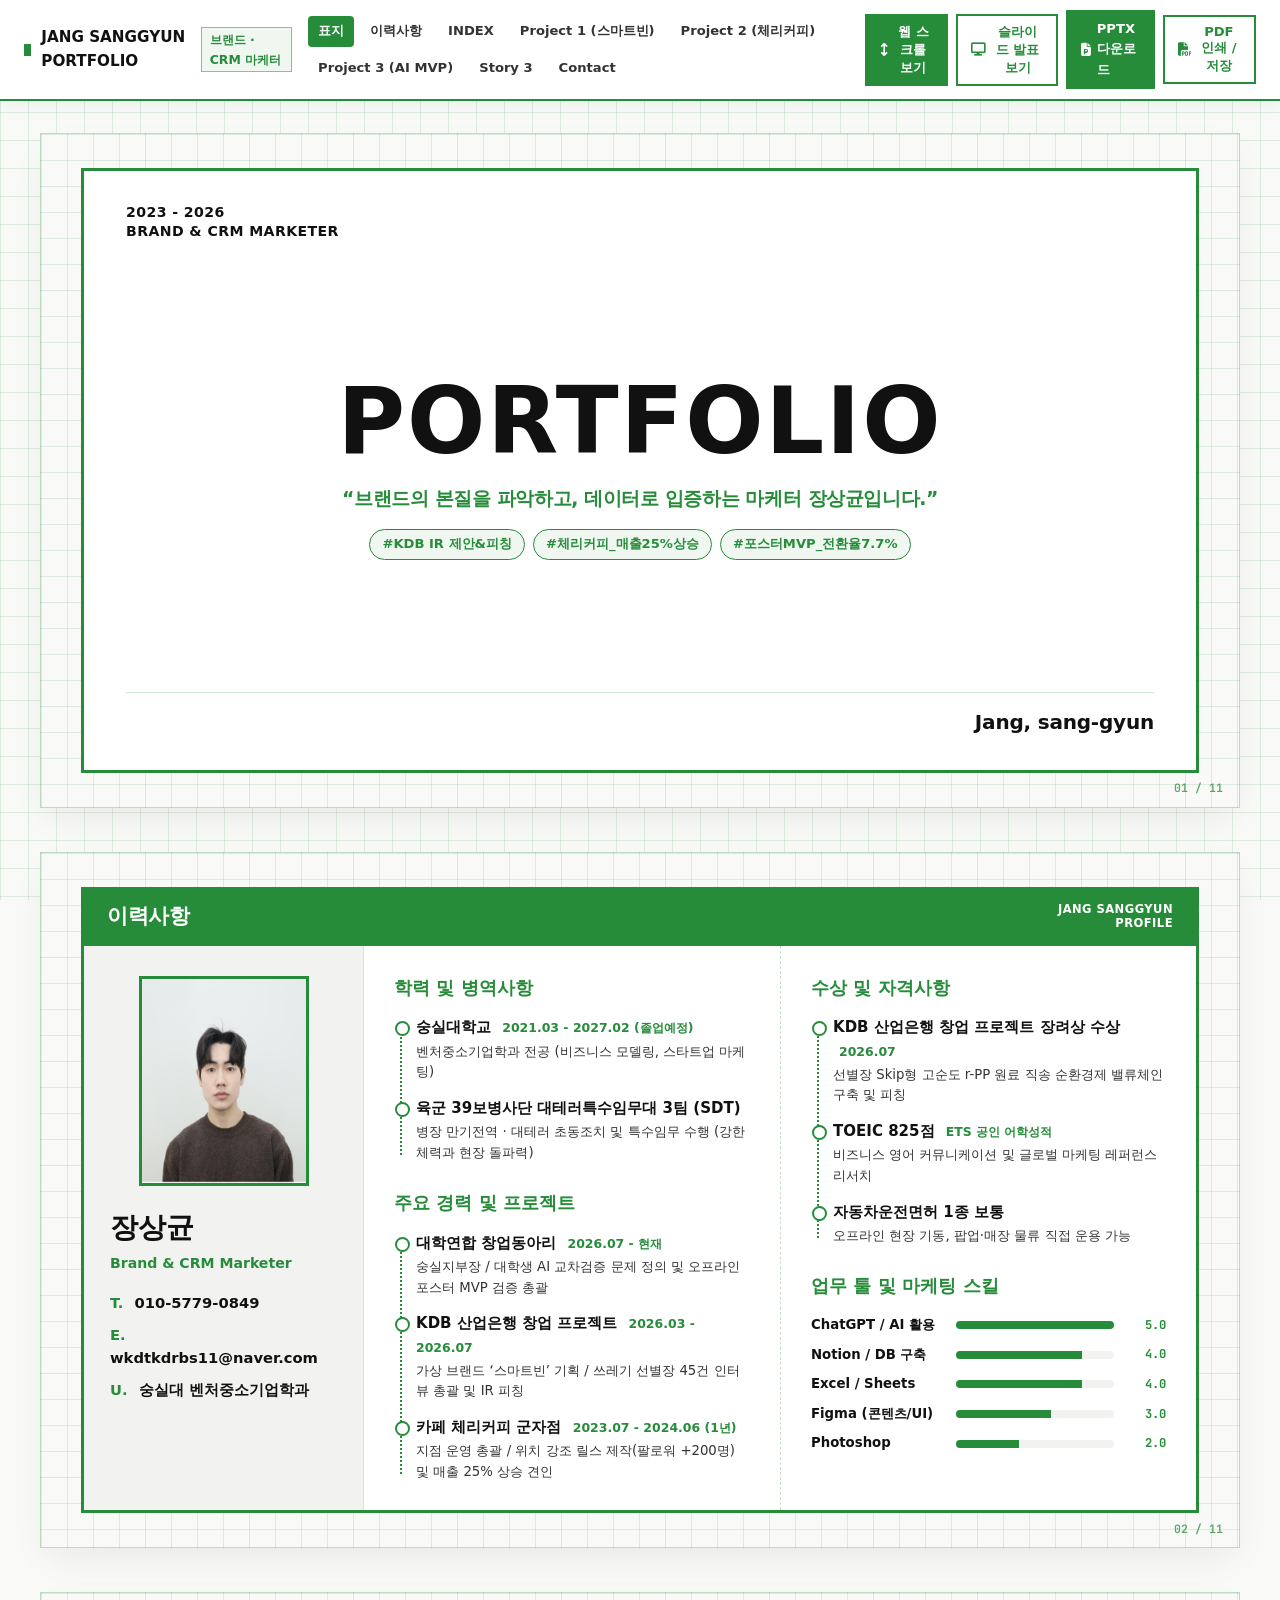
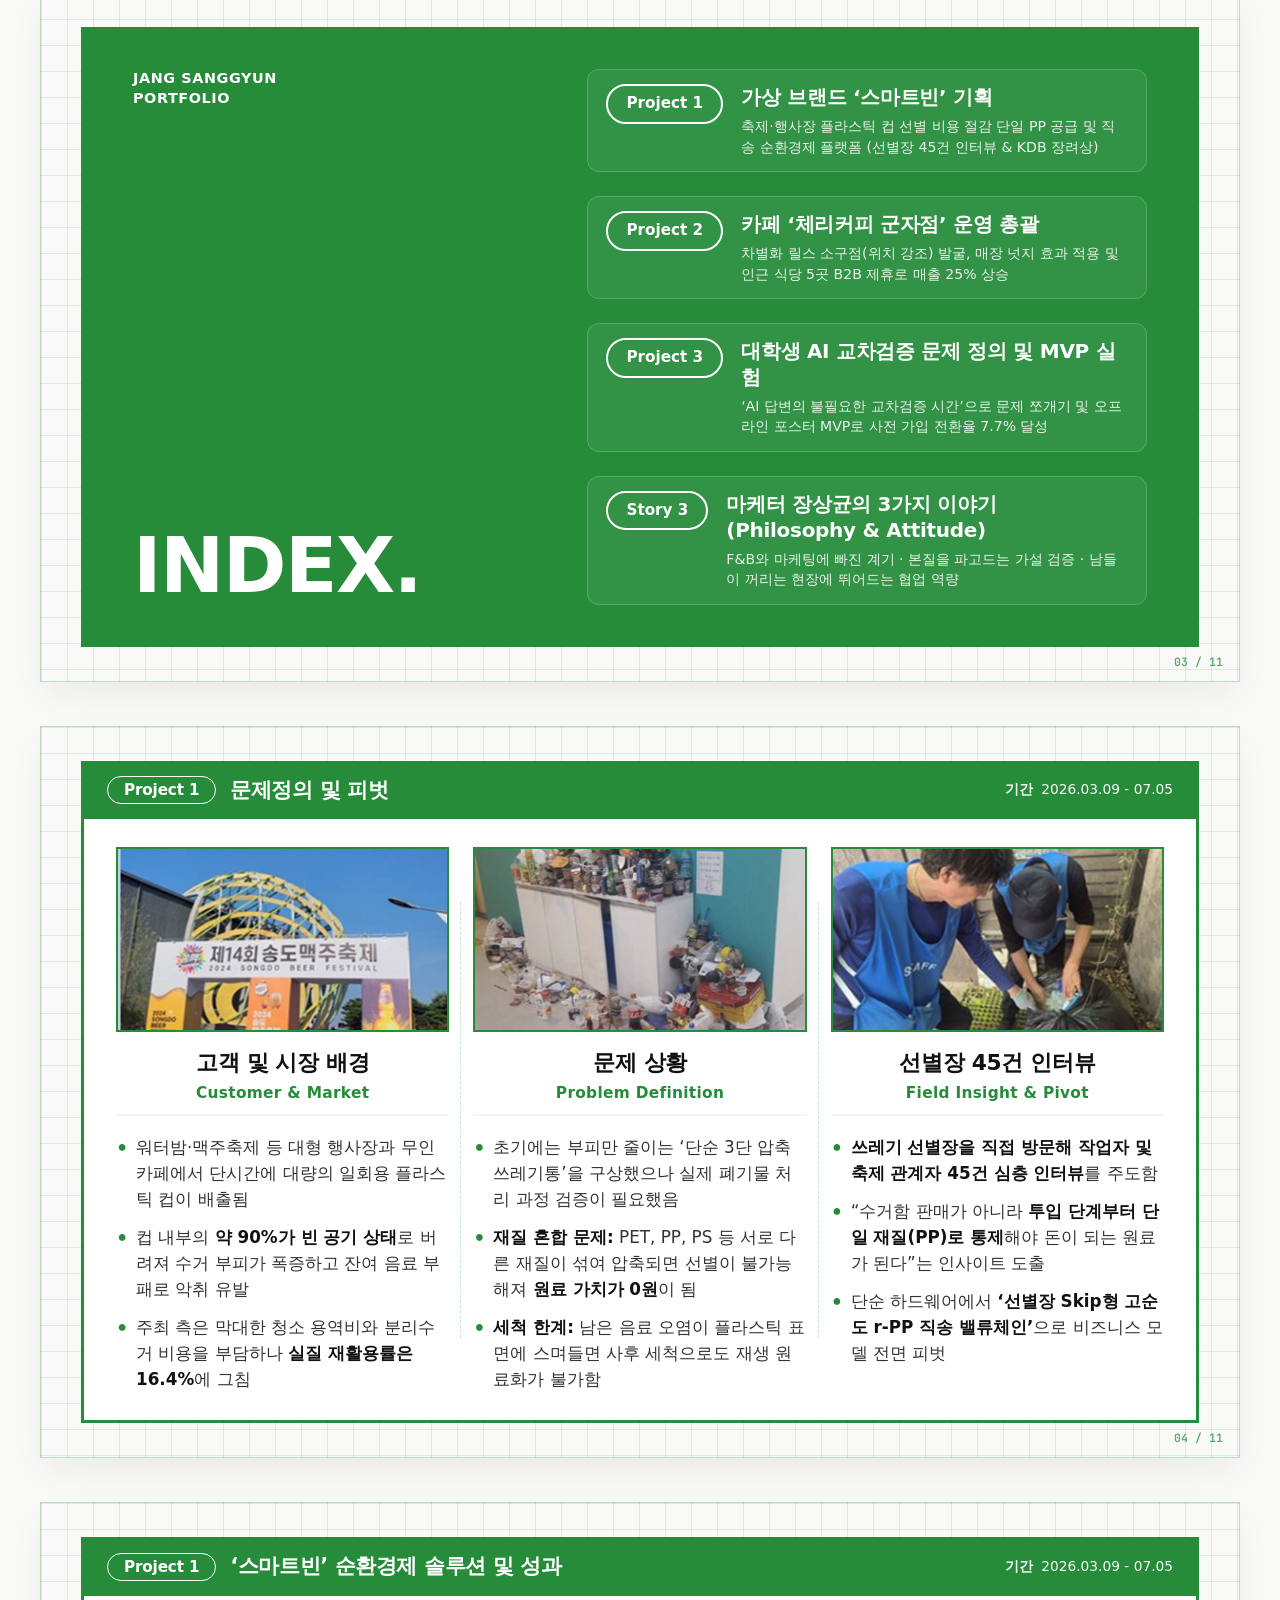
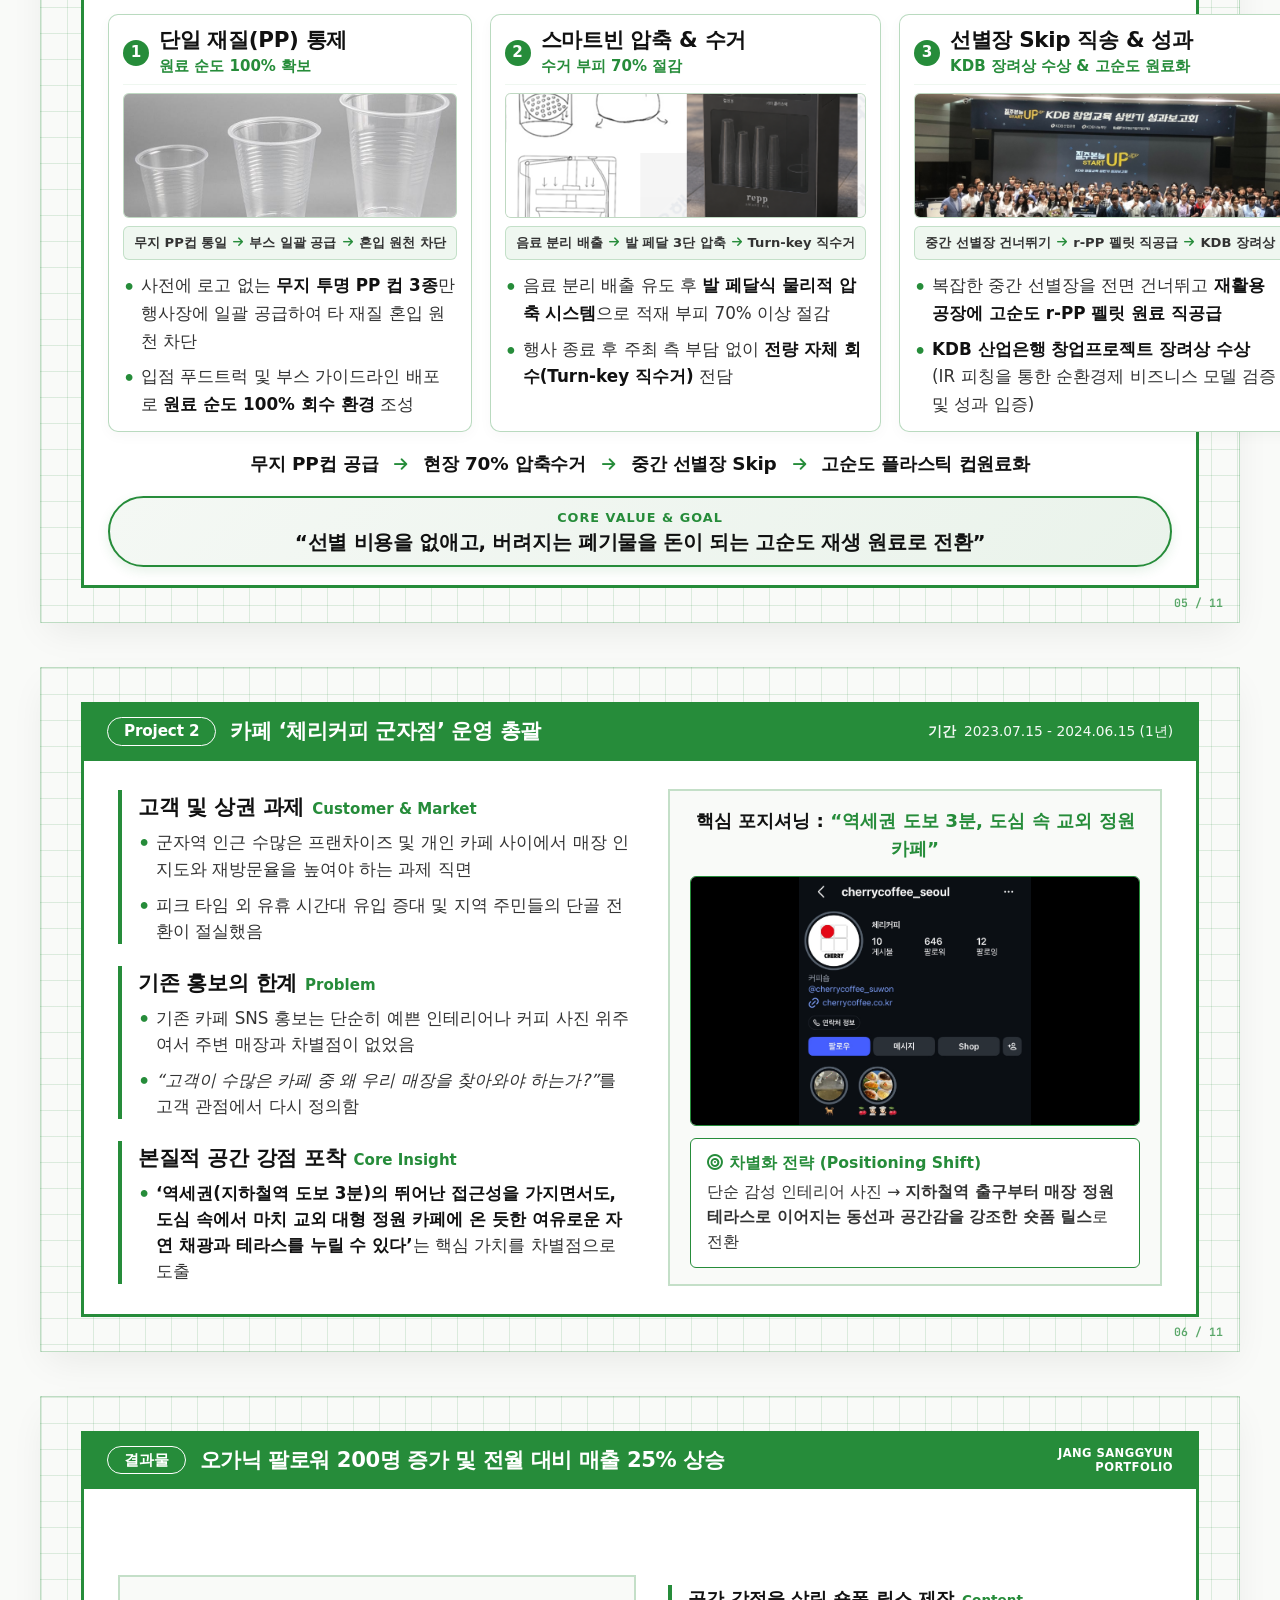
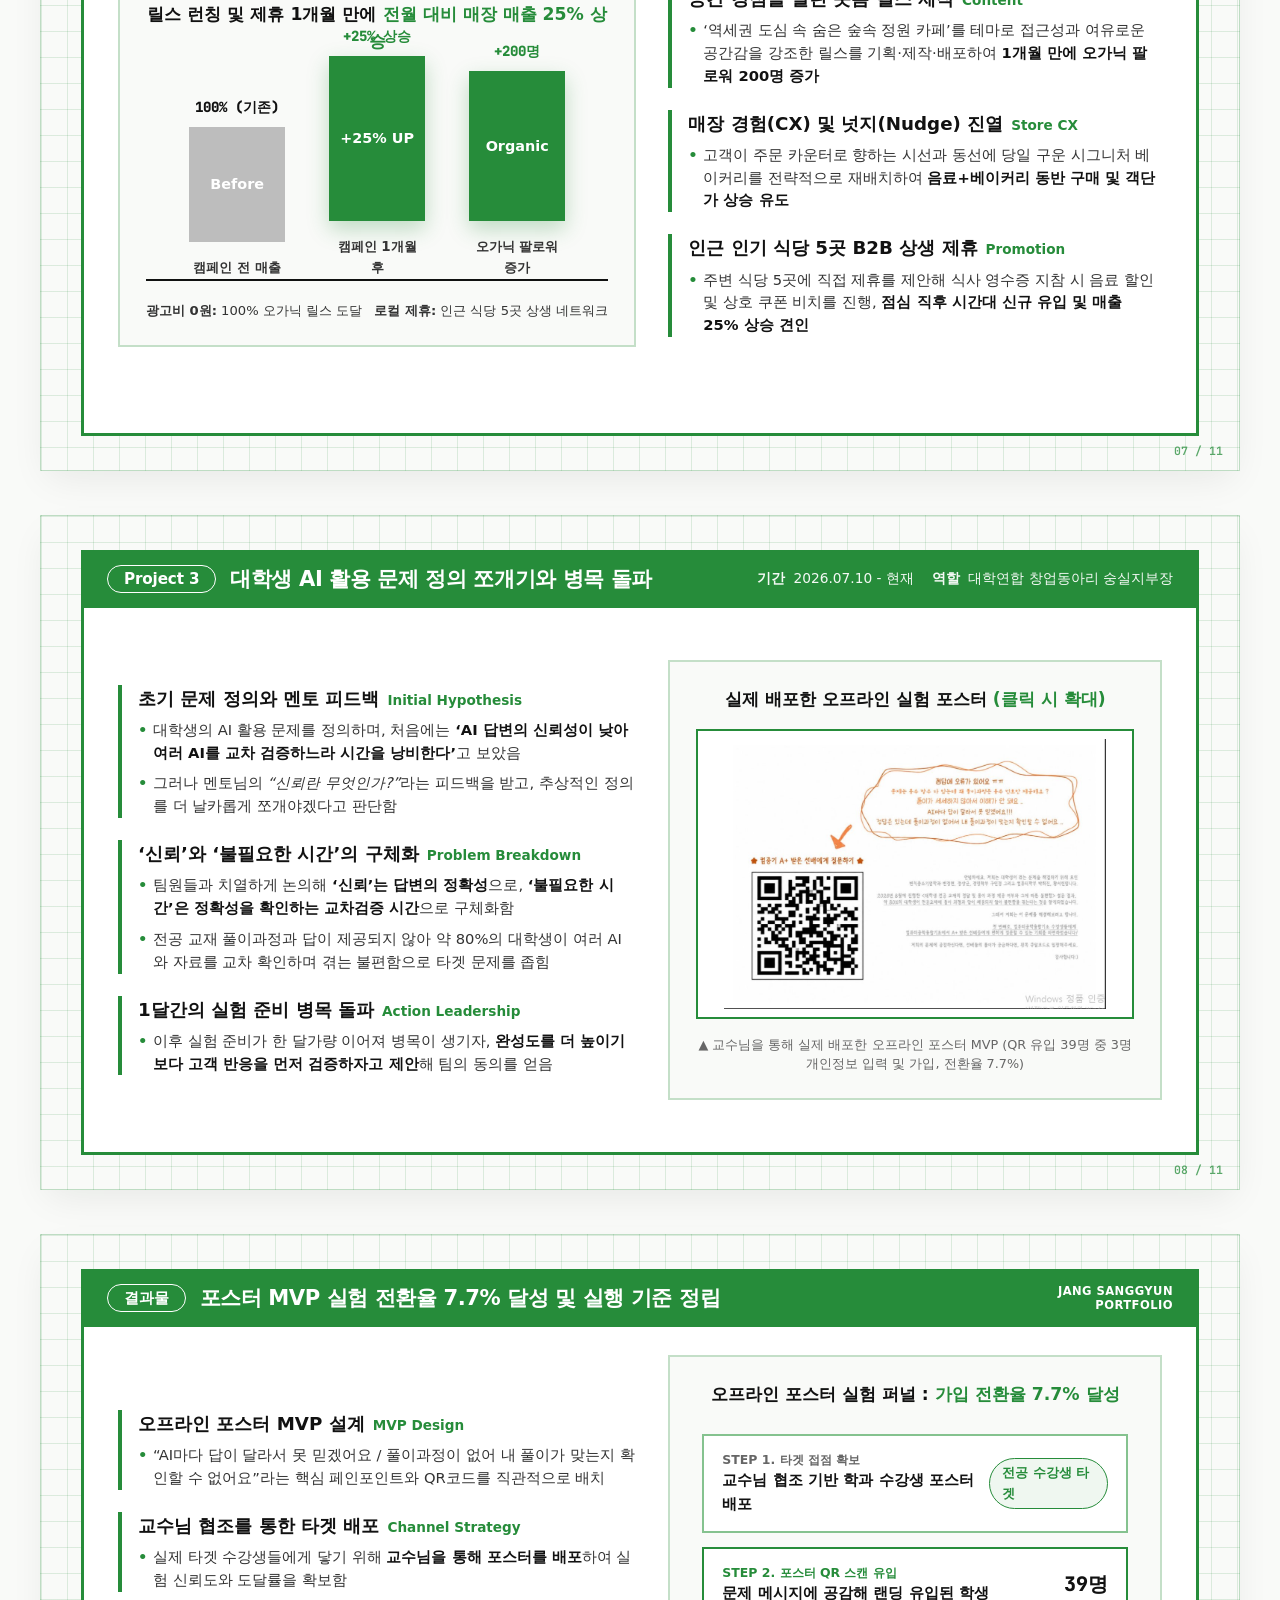
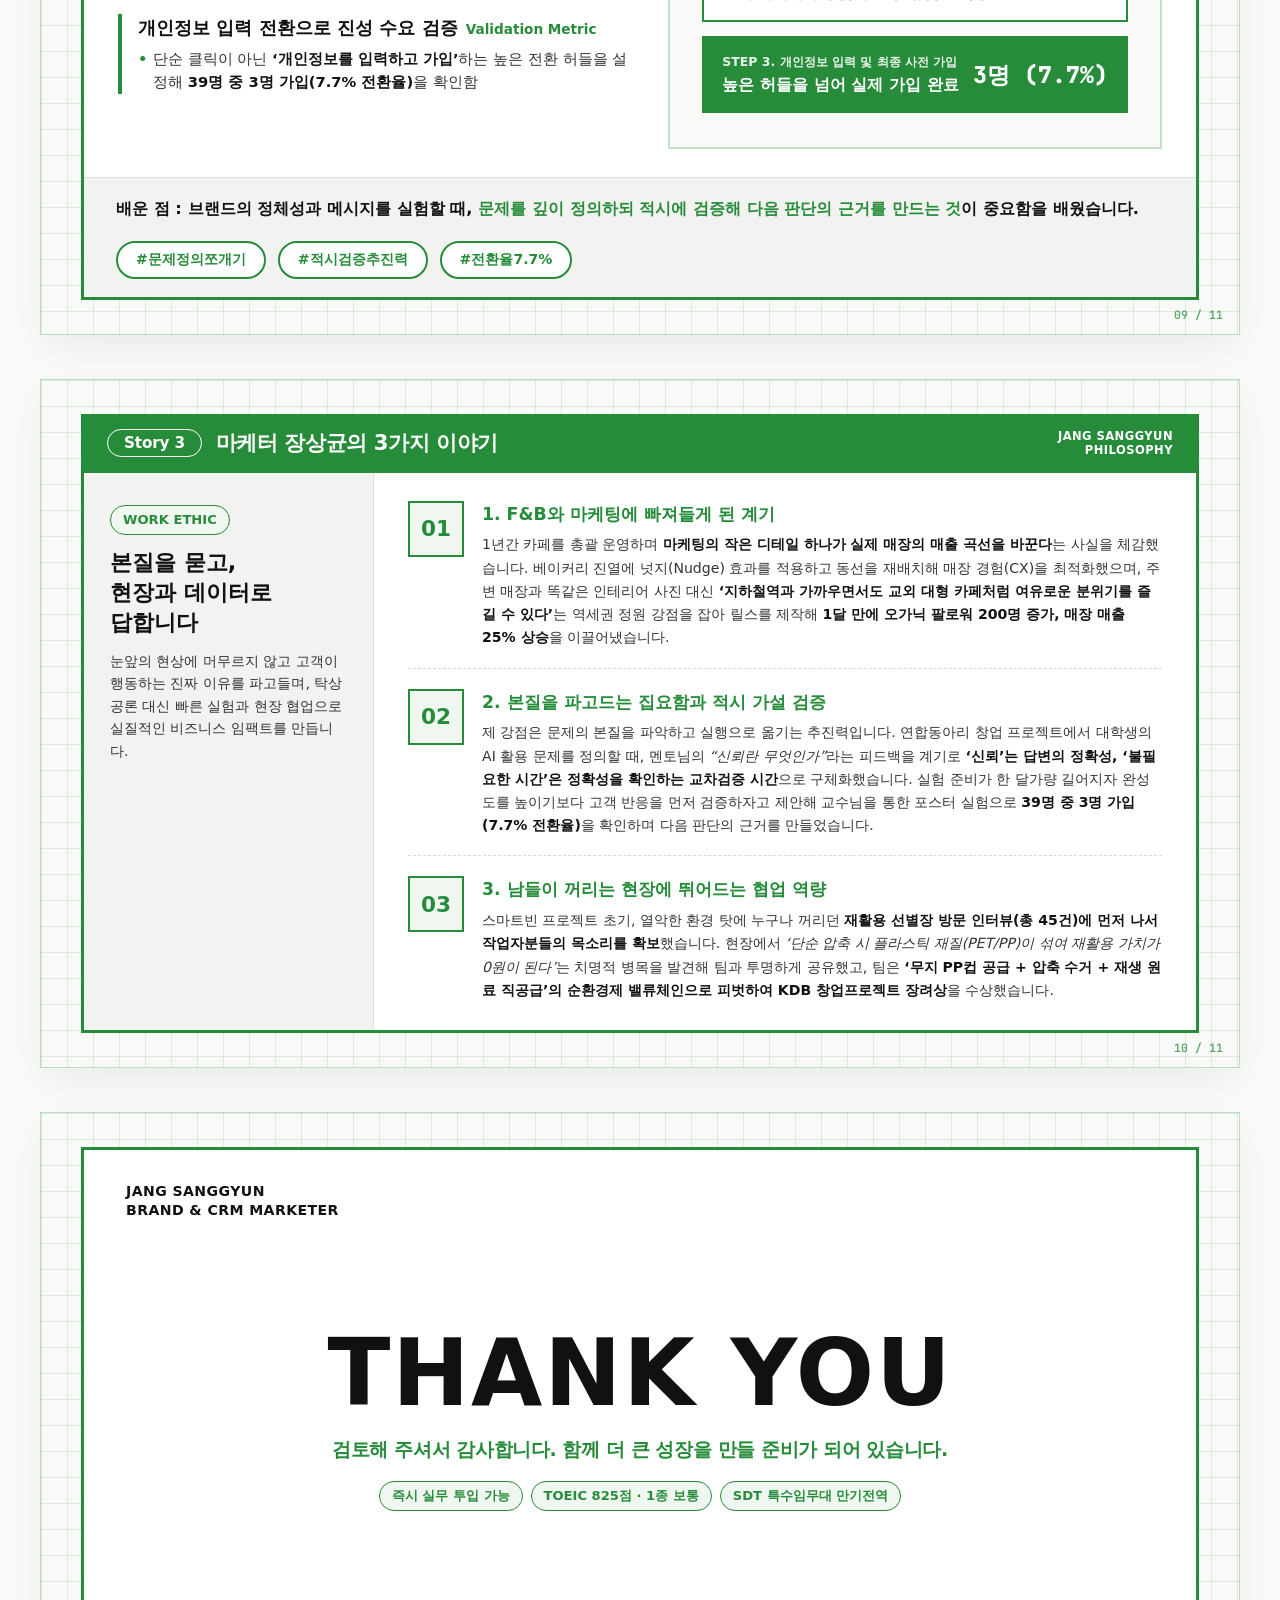
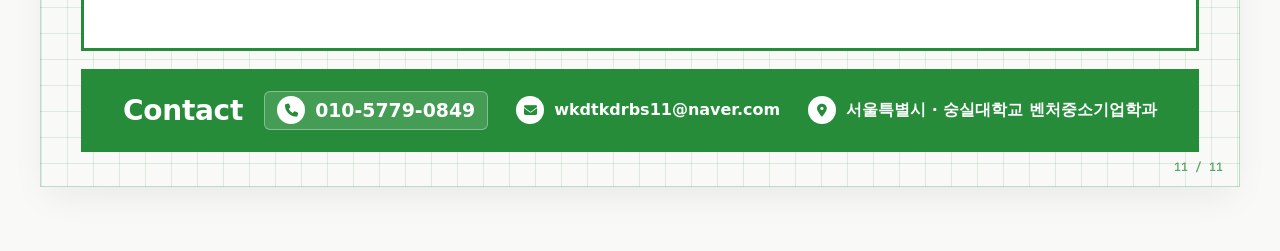
==== commit 0a49835e: "Slide 6: 체리커피 제목/메타 통일, 차별점/차별화전략 워딩 수정, 인스타 프로필 상호명/팔로워 온전 노출 및 폰트 크기 상향 통일" ====
--- a/index.html
+++ b/index.html
@@ -442,17 +442,16 @@
     </section>
 
     <!-- ==================================================================
-         SLIDE 06 : Project 2 (체리커피 군자점 — 업무의 핵심 배경과 차별점 분석)
+         SLIDE 06 : Project 2 (체리커피 군자점 — 카페 ‘체리커피 군자점’ 운영 총괄)
          ================================================================== -->
     <section class="template-sheet" id="slide-6" data-index="5">
       <div class="green-top-bar">
         <div class="bar-left">
           <span class="pill-badge-outline">Project 2</span>
-          <h2 class="bar-title">업무의 핵심 배경과 본질적 강점 재정의</h2>
+          <h2 class="bar-title">카페 ‘체리커피 군자점’ 운영 총괄</h2>
         </div>
         <div class="bar-right-meta">
           <span><strong>기간</strong> 2023.07.15 - 2024.06.15 (1년)</span>
-          <span><strong>기여도</strong> 100% (지점 운영 총괄)</span>
         </div>
       </div>
 
@@ -488,7 +487,7 @@
                 <span class="vbar-item-en">Core Insight</span>
               </div>
               <ul class="green-bullet-list">
-                <li><strong>‘역세권(지하철역 도보 3분)의 뛰어난 접근성을 가지면서도, 도심 속에서 마치 교외 대형 정원 카페에 온 듯한 여유로운 자연 채광과 테라스를 누릴 수 있다’</strong>는 핵심 가치를 소구점으로 도출</li>
+                <li><strong>‘역세권(지하철역 도보 3분)의 뛰어난 접근성을 가지면서도, 도심 속에서 마치 교외 대형 정원 카페에 온 듯한 여유로운 자연 채광과 테라스를 누릴 수 있다’</strong>는 핵심 가치를 차별점으로 도출</li>
               </ul>
             </div>
           </div>
@@ -498,14 +497,14 @@
             <div class="chart-caption-top">
               핵심 포지셔닝 : <span>“역세권 도보 3분, 도심 속 교외 정원 카페”</span>
             </div>
-            <div class="visual-card-frame" style="height: 240px;">
-              <img src="assets/images/cherrycoffee.jpg" alt="체리커피 군자점 매장 전경" class="zoomable-img">
-            </div>
-            <div style="background: #ffffff; border: 1.5px solid var(--green-primary); padding: 14px 18px;">
-              <div style="font-size: 0.84rem; font-weight: 800; color: var(--green-primary); margin-bottom: 4px;">
-                <i class="fa-solid fa-bullseye"></i> 차별화 소구 전략 (Positioning Shift)
-              </div>
-              <p style="font-size: 0.85rem; color: var(--text-secondary);">
+            <div class="cherry-insta-frame">
+              <img src="assets/images/cherrycoffee.jpg" alt="체리커피 군자점 공식 인스타그램 프로필 (팔로워 646명, 상호명)" class="zoomable-img">
+            </div>
+            <div class="cherry-strategy-card">
+              <div class="cherry-strategy-title">
+                <i class="fa-solid fa-bullseye"></i> 차별화 전략 (Positioning Shift)
+              </div>
+              <p class="cherry-strategy-text">
                 단순 감성 인테리어 사진 → <strong>지하철역 출구부터 매장 정원 테라스로 이어지는 동선과 공간감을 강조한 숏폼 릴스</strong>로 전환
               </p>
             </div>
--- a/style.css
+++ b/style.css
@@ -1150,6 +1150,81 @@
   font-size: 0.85rem;
   font-weight: 700;
   color: var(--green-primary);
+}
+
+/* Slide 6 Specific: Unified Font Sizes & Instagram Profile Framing */
+#slide-6 .vbar-item-title {
+  font-size: 1.34rem;
+  font-weight: 900;
+  letter-spacing: -0.015em;
+}
+
+#slide-6 .vbar-item-en {
+  font-size: 0.94rem;
+  font-weight: 800;
+  color: var(--green-primary);
+}
+
+#slide-6 .green-bullet-list {
+  font-size: 1.05rem;
+  line-height: 1.65;
+  gap: 10px;
+}
+
+#slide-6 .green-bullet-list li {
+  padding-left: 18px;
+}
+
+#slide-6 .green-bullet-list li::before {
+  font-size: 1.2rem;
+}
+
+#slide-6 .chart-caption-top {
+  font-size: 1.15rem;
+  font-weight: 900;
+}
+
+#slide-6 .chart-showcase-box {
+  padding: 16px 20px;
+  gap: 12px;
+}
+
+.cherry-insta-frame {
+  height: 250px;
+  background: #000000;
+  border: 1.5px solid var(--green-primary);
+  border-radius: 6px;
+  overflow: hidden;
+  display: flex;
+  align-items: center;
+  justify-content: center;
+}
+
+.cherry-insta-frame img {
+  width: 100%;
+  height: 100%;
+  object-fit: contain;
+  background: #000000;
+}
+
+.cherry-strategy-card {
+  background: #ffffff;
+  border: 1.5px solid var(--green-primary);
+  border-radius: 6px;
+  padding: 12px 16px;
+}
+
+.cherry-strategy-title {
+  font-size: 0.98rem;
+  font-weight: 900;
+  color: var(--green-primary);
+  margin-bottom: 4px;
+}
+
+.cherry-strategy-text {
+  font-size: 0.98rem;
+  line-height: 1.6;
+  color: var(--text-secondary);
 }
 
 /* Charts & Visual Showcase Panels */
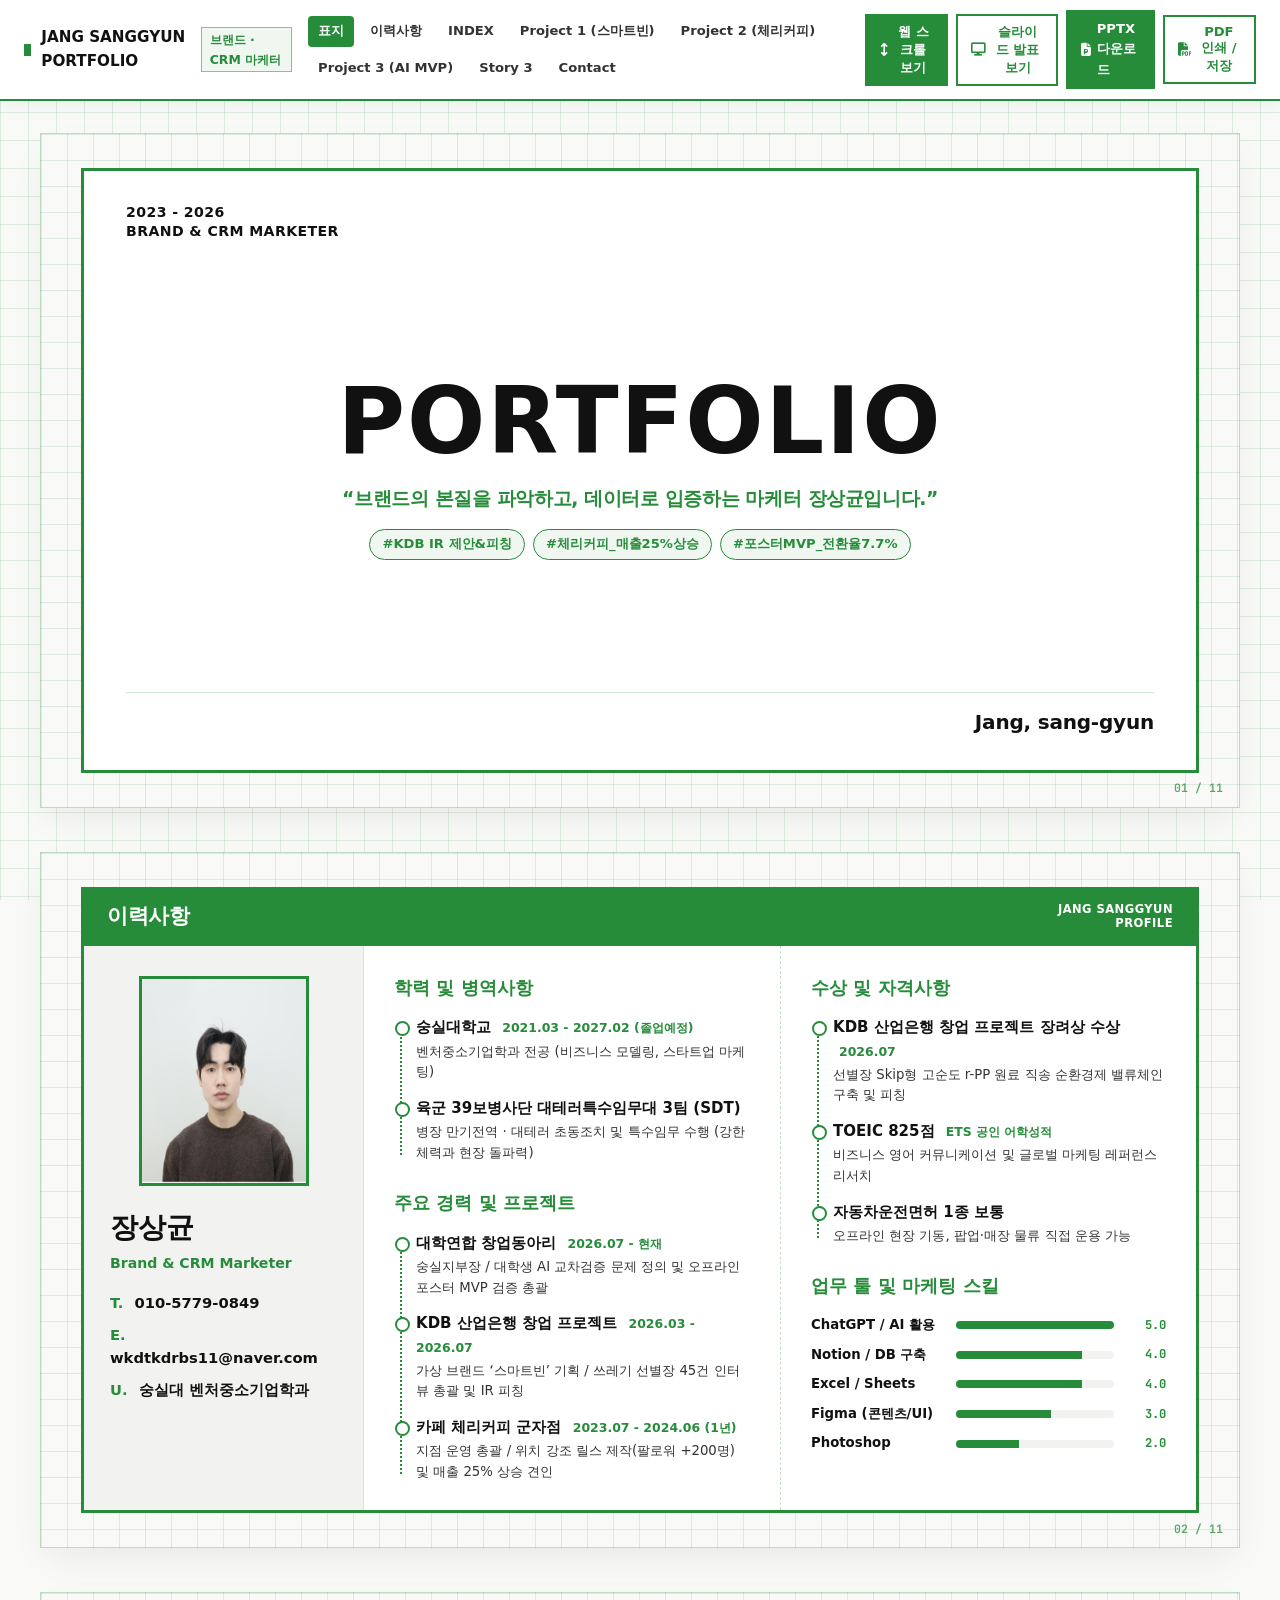
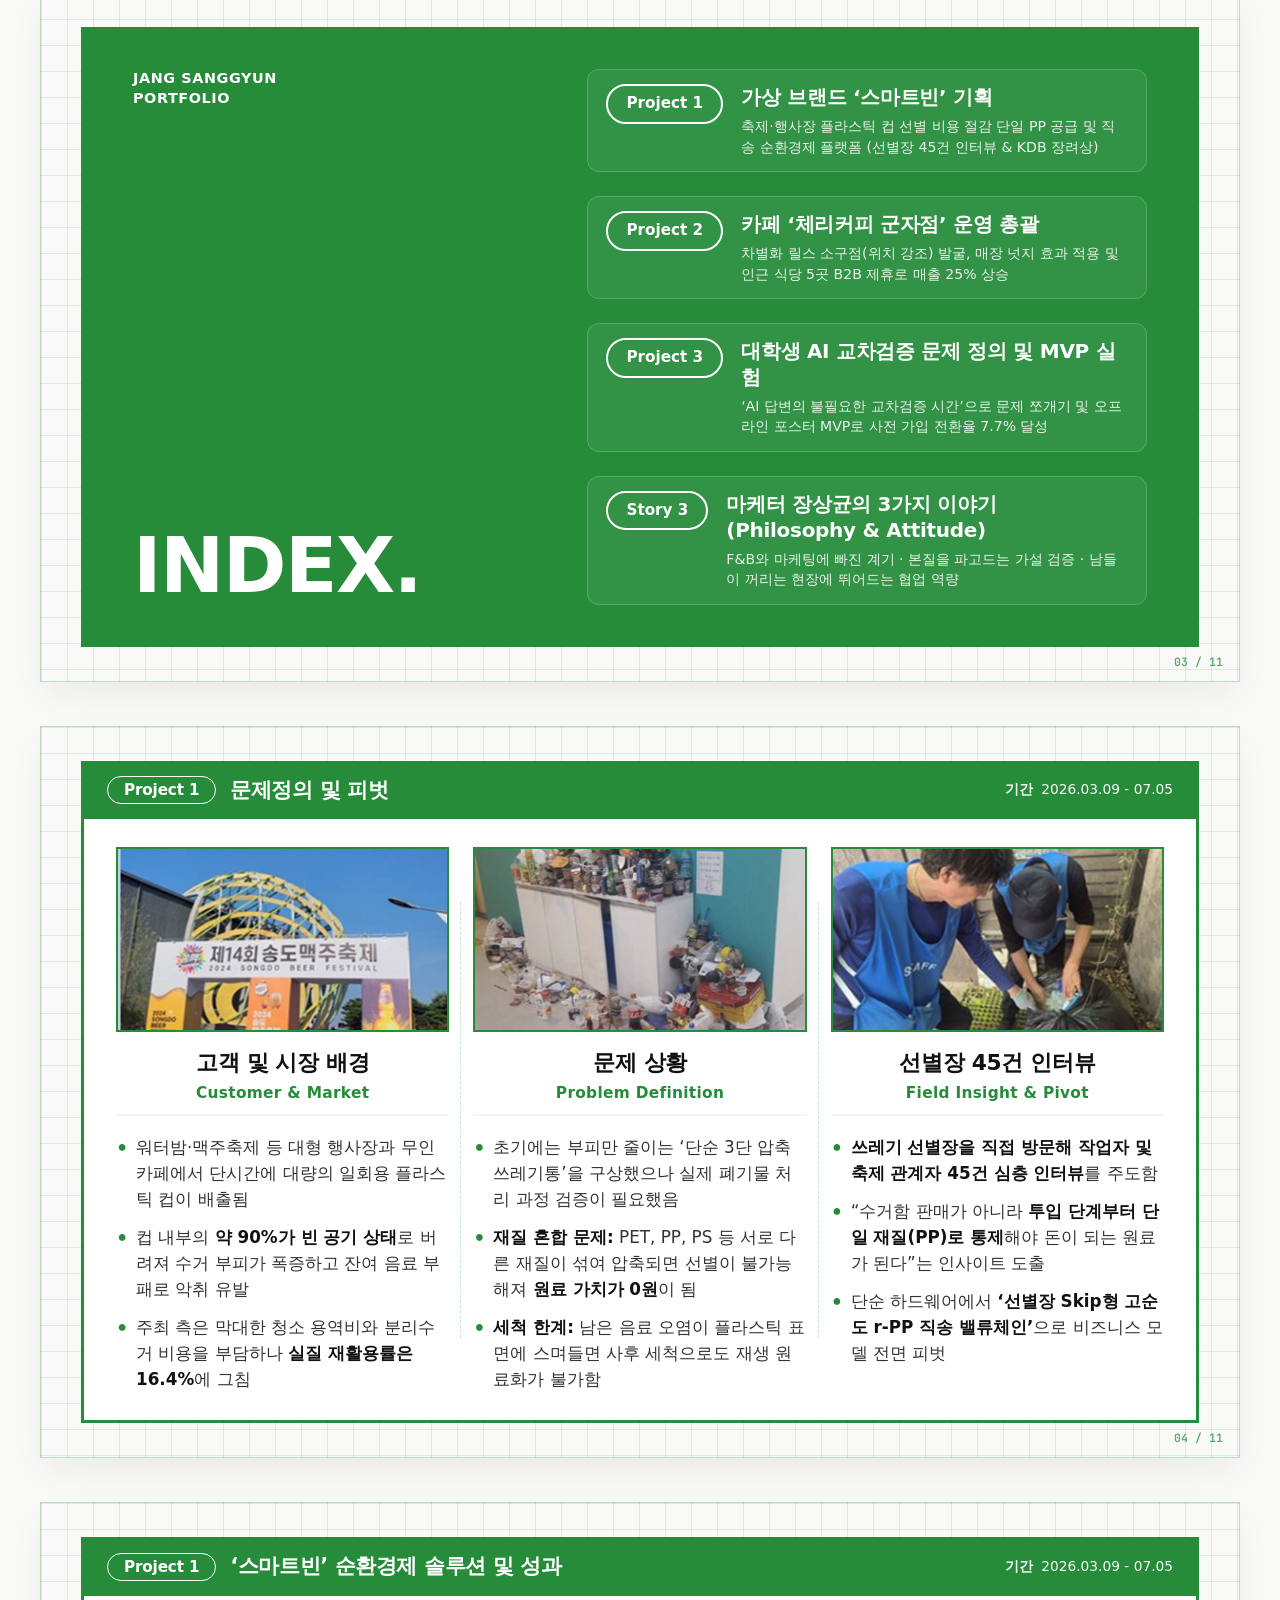
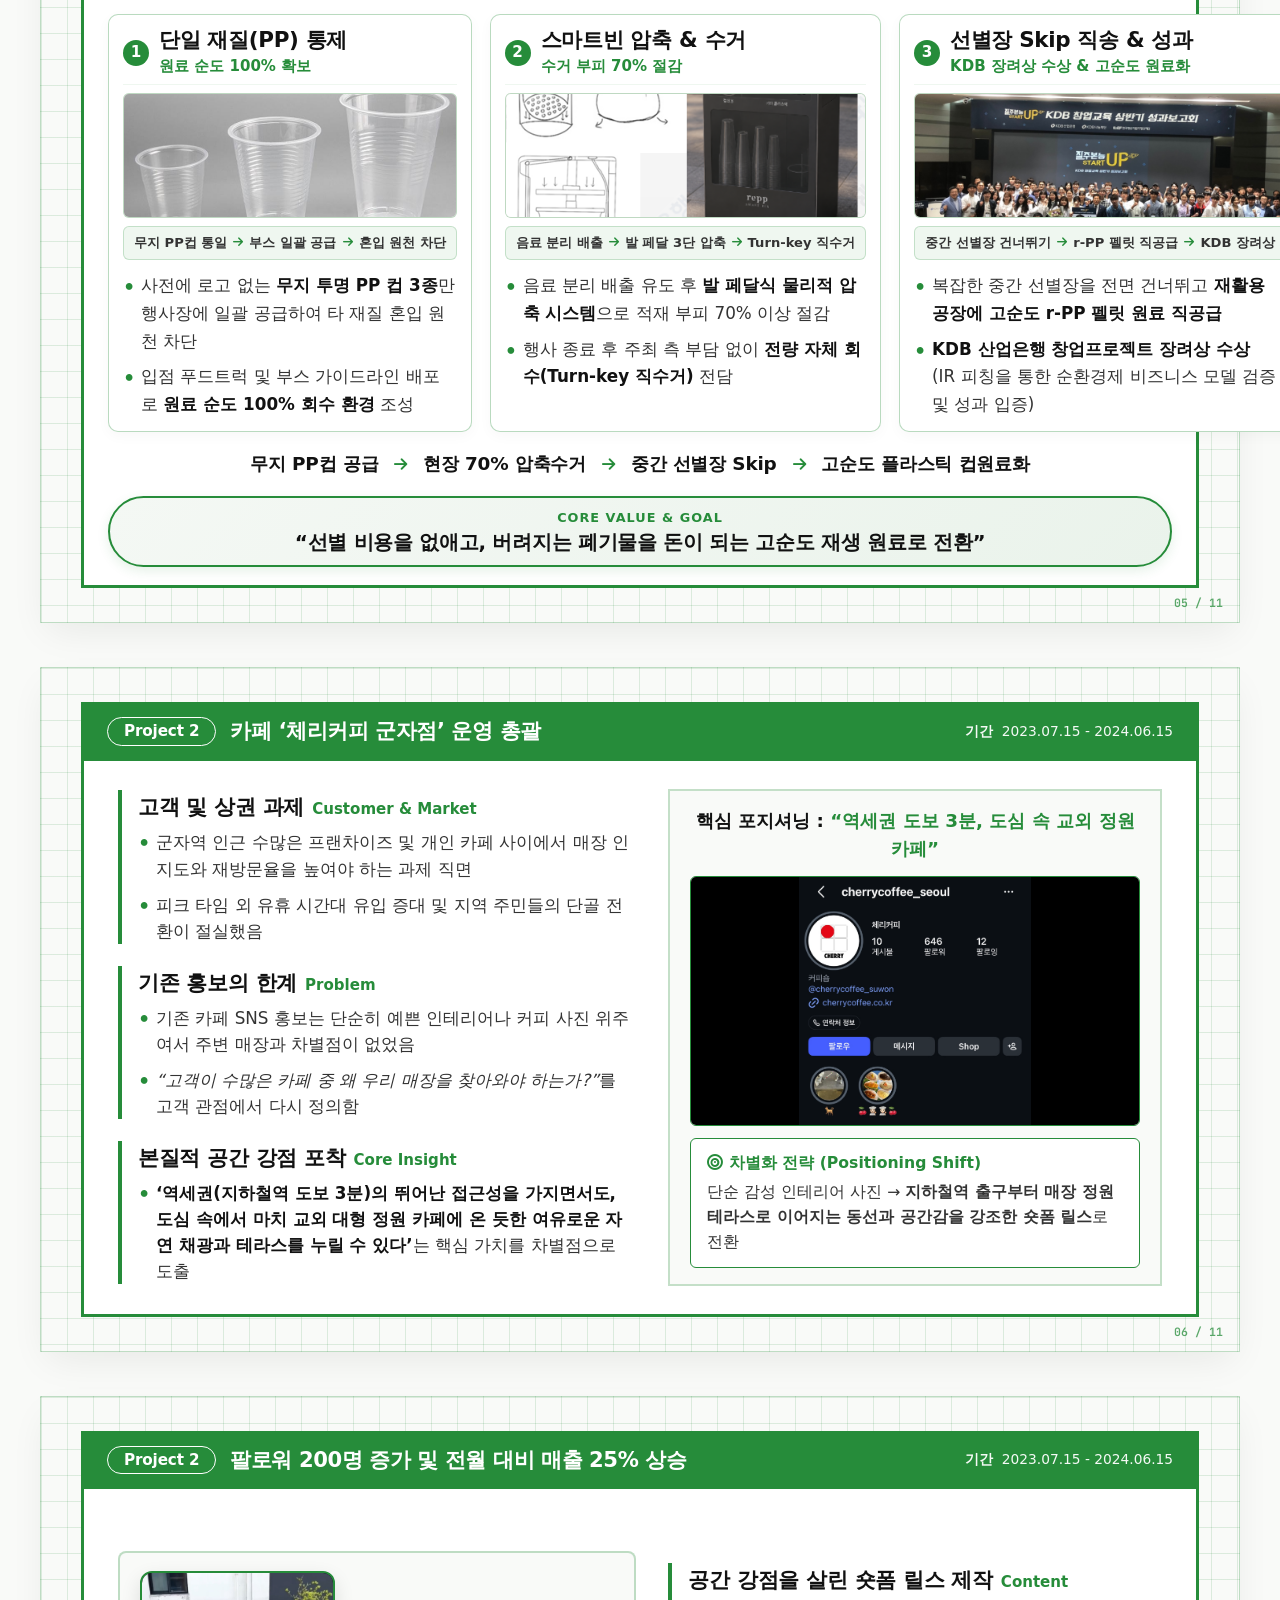
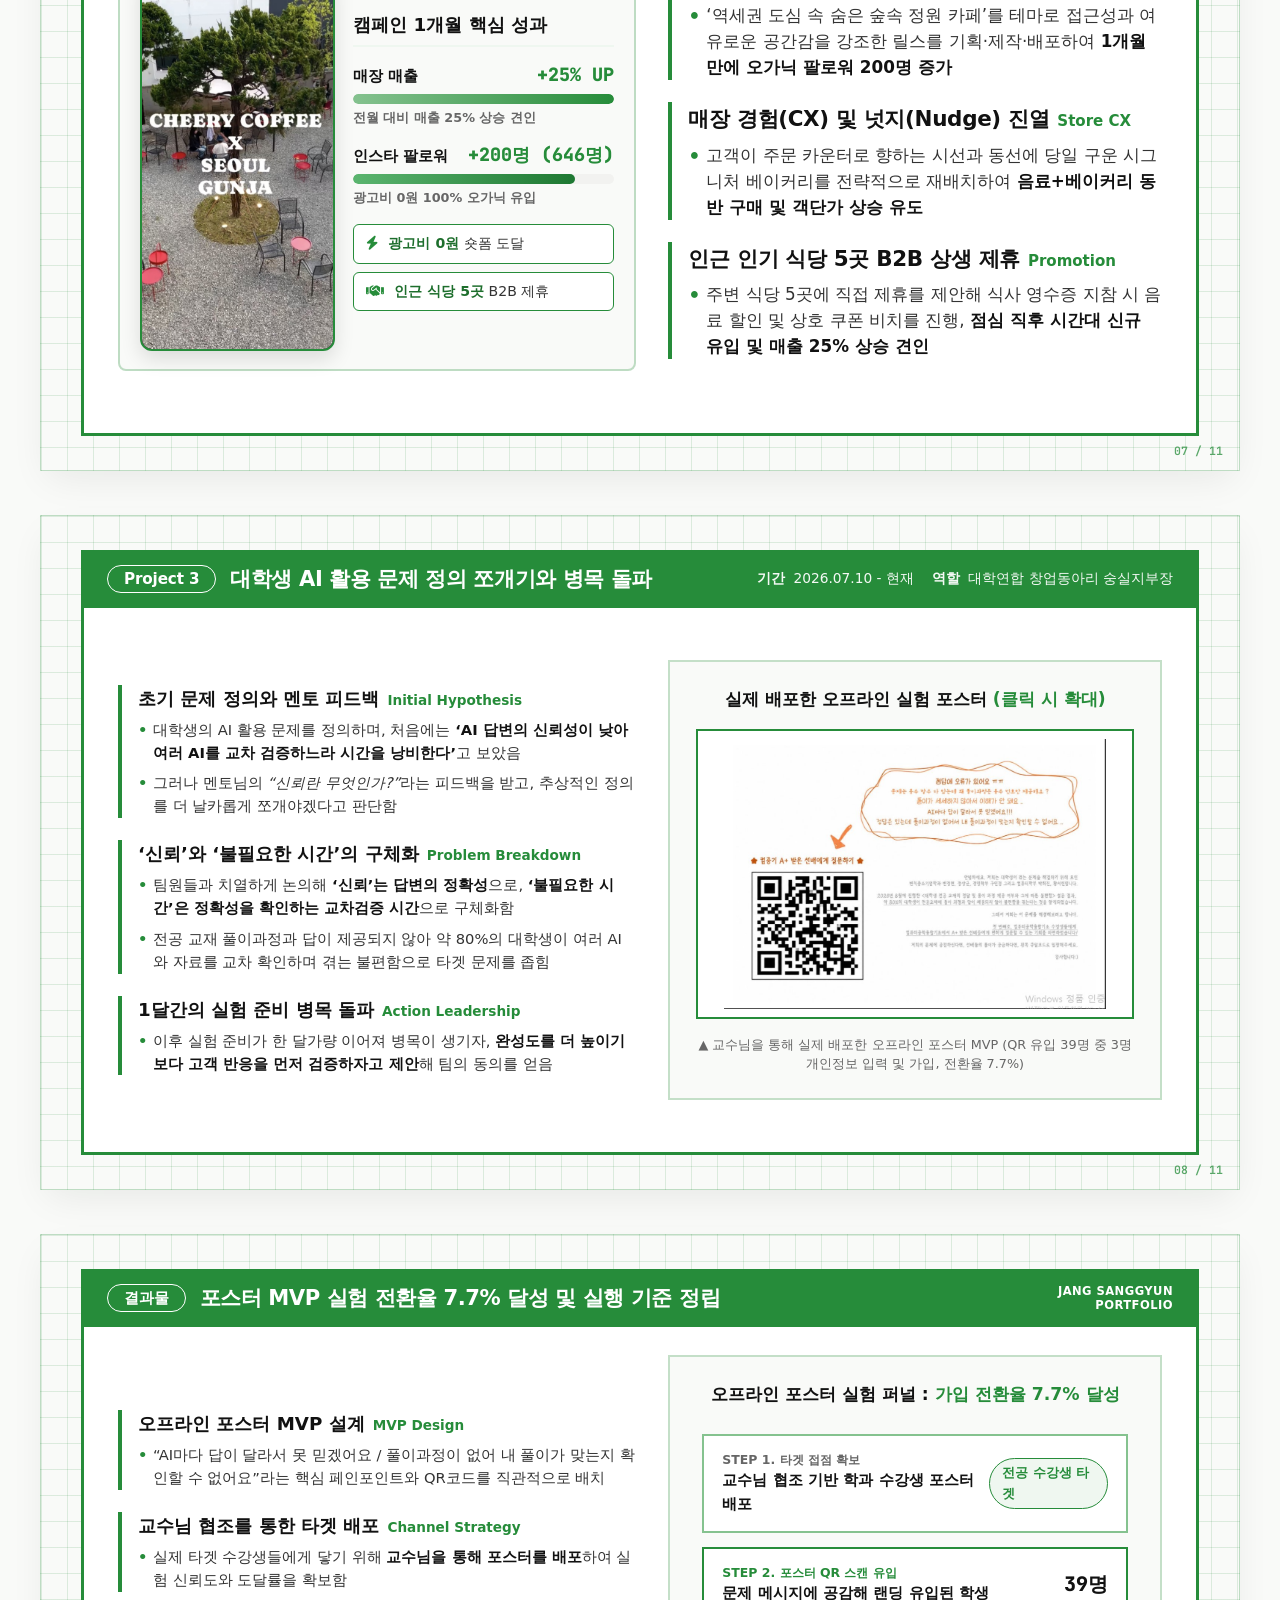
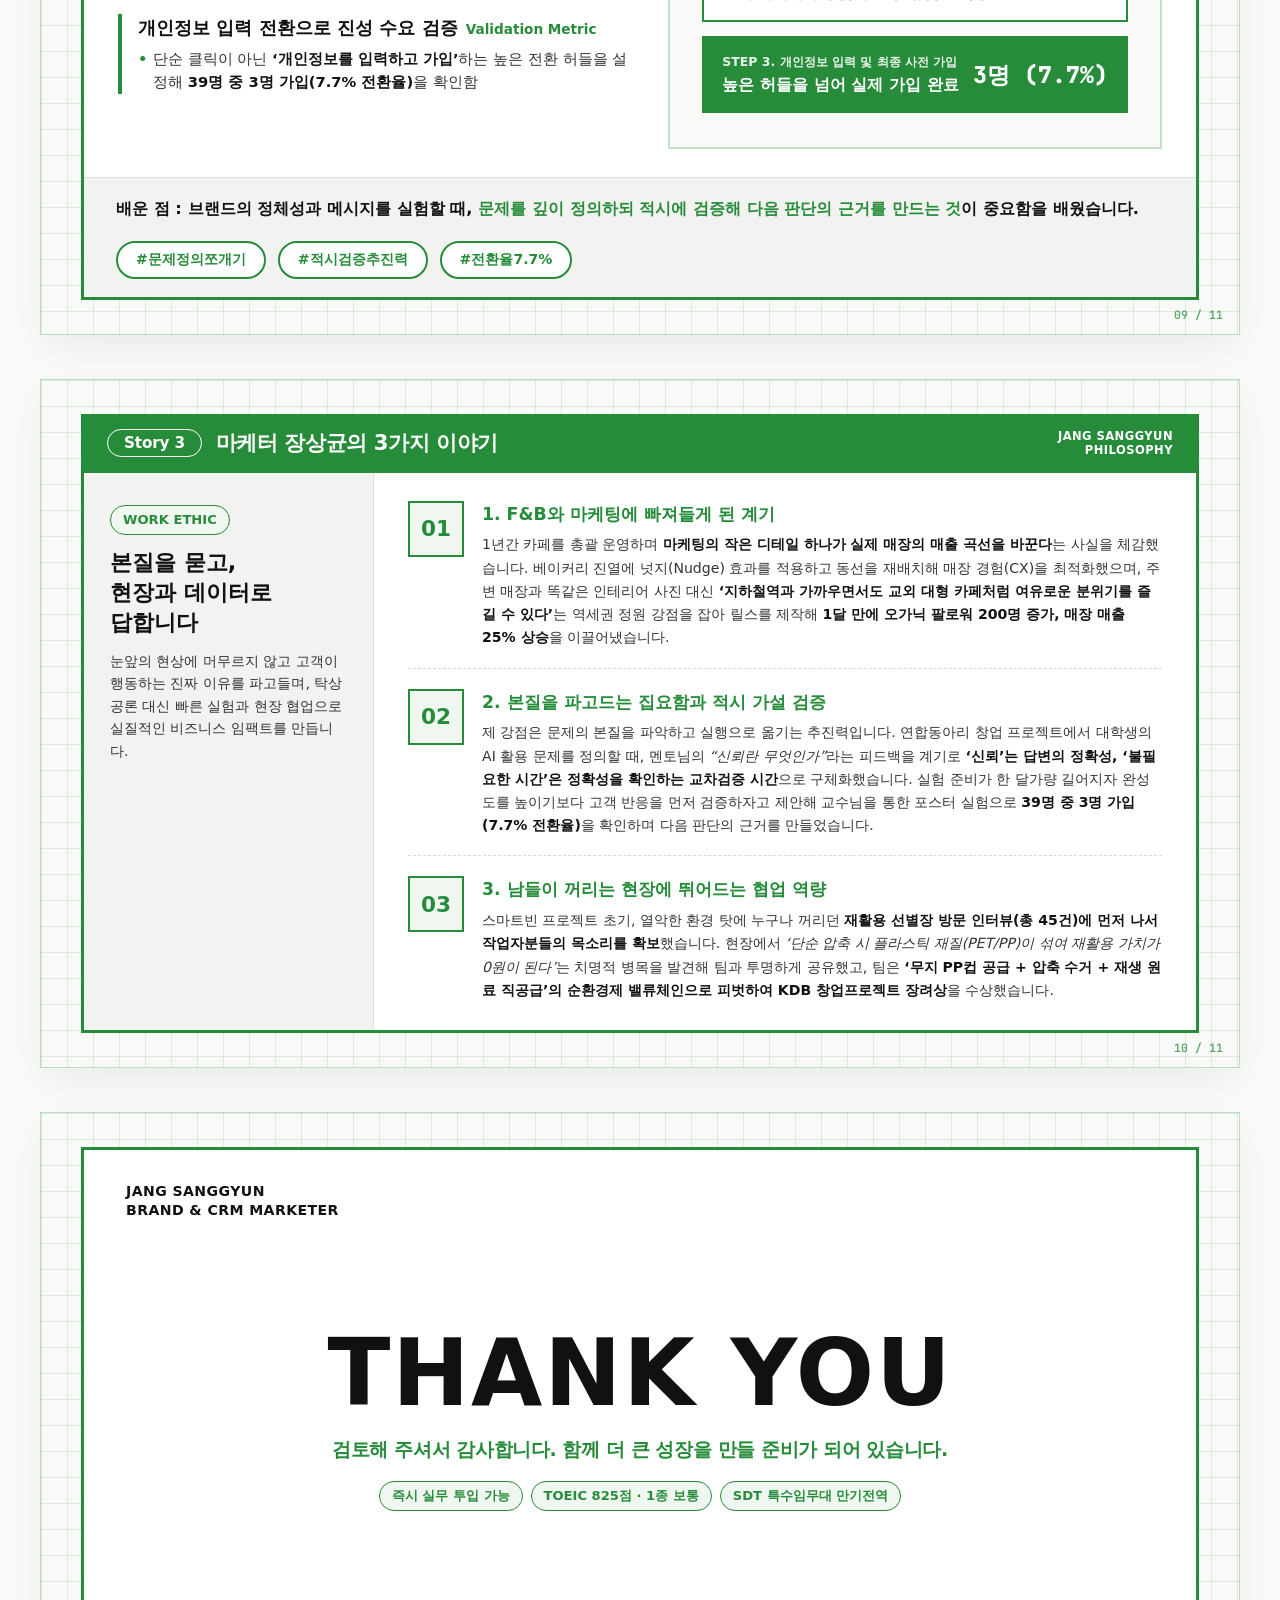
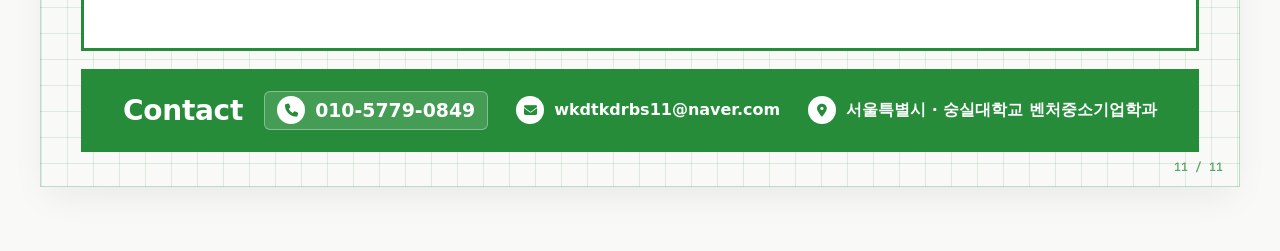
==== commit 4b280aee: "Slide 7(체리커피 결과물): Project 2 뱃지, 제목 수정, 릴스 정원 사진 및 간략 성과그래프/배지 카드 배치, 기간 (1년) 삭제 통일" ====
--- a/index.html
+++ b/index.html
@@ -451,7 +451,7 @@
           <h2 class="bar-title">카페 ‘체리커피 군자점’ 운영 총괄</h2>
         </div>
         <div class="bar-right-meta">
-          <span><strong>기간</strong> 2023.07.15 - 2024.06.15 (1년)</span>
+          <span><strong>기간</strong> 2023.07.15 - 2024.06.15</span>
         </div>
       </div>
 
@@ -515,50 +515,65 @@
     </section>
 
     <!-- ==================================================================
-         SLIDE 07 : 경험 2 결과물 (체리커피 릴스 바이럴 & 매출 25% 상승)
+         SLIDE 07 : Project 2 결과물 (체리커피 릴스 바이럴 & 매출 25% 상승)
          ================================================================== -->
     <section class="template-sheet" id="slide-7" data-index="6">
       <div class="green-top-bar">
         <div class="bar-left">
-          <span class="pill-badge-outline">결과물</span>
-          <h2 class="bar-title">오가닉 팔로워 200명 증가 및 전월 대비 매출 25% 상승</h2>
-        </div>
-        <div class="bar-brand-right">
-          JANG SANGGYUN<br>PORTFOLIO
+          <span class="pill-badge-outline">Project 2</span>
+          <h2 class="bar-title">팔로워 200명 증가 및 전월 대비 매출 25% 상승</h2>
+        </div>
+        <div class="bar-right-meta">
+          <span><strong>기간</strong> 2023.07.15 - 2024.06.15</span>
         </div>
       </div>
 
       <div class="green-frame-box">
         <div class="split-two-col">
-          <!-- Left: Revenue +25% & Follower +200 Bar Chart (Matches Page 7 of PDF Template) -->
-          <div class="chart-showcase-box">
-            <div class="chart-caption-top">
-              릴스 런칭 및 제휴 1개월 만에 <span>전월 대비 매장 매출 25% 상승</span>
-            </div>
-
-            <div class="bar-comparison-wrap">
-              <div class="bar-col">
-                <span class="bar-value">100% (기존)</span>
-                <div class="bar-pillar" style="height: 115px;">Before</div>
-                <span class="bar-label">캠페인 전 매출</span>
-              </div>
-
-              <div class="bar-col">
-                <span class="bar-value" style="color: var(--green-primary);">+25% 상승</span>
-                <div class="bar-pillar green-active" style="height: 165px;">+25% UP</div>
-                <span class="bar-label">캠페인 1개월 후</span>
-              </div>
-
-              <div class="bar-col">
-                <span class="bar-value" style="color: var(--green-primary);">+200명</span>
-                <div class="bar-pillar green-active" style="height: 150px;">Organic</div>
-                <span class="bar-label">오가닉 팔로워 증가</span>
-              </div>
-            </div>
-
-            <div style="display: flex; justify-content: space-between; font-size: 0.82rem; color: var(--text-secondary); padding-top: 4px;">
-              <span><strong>광고비 0원:</strong> 100% 오가닉 릴스 도달</span>
-              <span><strong>로컬 제휴:</strong> 인근 식당 5곳 상생 네트워크</span>
+          <!-- Left: Reels Visual + Concise KPI Graph -->
+          <div class="s7-visual-graph-card">
+            <div class="s7-reels-frame">
+              <img src="assets/images/cherry-reels-garden.jpg" alt="체리커피 군자점 릴스 (CHEERY COFFEE X SEOUL GUNJA)" class="zoomable-img">
+            </div>
+            
+            <div class="s7-graph-side">
+              <div class="s7-graph-heading">
+                캠페인 1개월 핵심 성과
+              </div>
+              
+              <!-- Mini Bar Chart 1: Revenue -->
+              <div class="s7-bar-metric">
+                <div class="s7-bm-label-wrap">
+                  <span class="s7-bm-name">매장 매출</span>
+                  <span class="s7-bm-val bold-green">+25% UP</span>
+                </div>
+                <div class="s7-bm-track">
+                  <div class="s7-bm-fill" style="width: 100%;"></div>
+                </div>
+                <div class="s7-bm-sub">전월 대비 매출 25% 상승 견인</div>
+              </div>
+
+              <!-- Mini Bar Chart 2: Followers -->
+              <div class="s7-bar-metric">
+                <div class="s7-bm-label-wrap">
+                  <span class="s7-bm-name">인스타 팔로워</span>
+                  <span class="s7-bm-val bold-green">+200명 (646명)</span>
+                </div>
+                <div class="s7-bm-track">
+                  <div class="s7-bm-fill follower" style="width: 85%;"></div>
+                </div>
+                <div class="s7-bm-sub">광고비 0원 100% 오가닉 유입</div>
+              </div>
+
+              <!-- Mini Badges -->
+              <div class="s7-badge-stack">
+                <div class="s7-stat-pill">
+                  <i class="fa-solid fa-bolt"></i> <strong>광고비 0원</strong> 숏폼 도달
+                </div>
+                <div class="s7-stat-pill">
+                  <i class="fa-solid fa-handshake"></i> <strong>인근 식당 5곳</strong> B2B 제휴
+                </div>
+              </div>
             </div>
           </div>
 
--- a/style.css
+++ b/style.css
@@ -1225,6 +1225,147 @@
   font-size: 0.98rem;
   line-height: 1.6;
   color: var(--text-secondary);
+}
+
+/* Slide 7 Specific: Unified Font Sizes & Reels + Mini Graph Card */
+#slide-7 .vbar-item-title {
+  font-size: 1.34rem;
+  font-weight: 900;
+  letter-spacing: -0.015em;
+}
+
+#slide-7 .vbar-item-en {
+  font-size: 0.94rem;
+  font-weight: 800;
+  color: var(--green-primary);
+}
+
+#slide-7 .green-bullet-list {
+  font-size: 1.05rem;
+  line-height: 1.65;
+  gap: 10px;
+}
+
+#slide-7 .green-bullet-list li {
+  padding-left: 18px;
+}
+
+#slide-7 .green-bullet-list li::before {
+  font-size: 1.2rem;
+}
+
+/* S7 Visual Graph Card */
+.s7-visual-graph-card {
+  border: 2px solid rgba(38, 140, 58, 0.28);
+  background: var(--bg-page);
+  padding: 18px 20px;
+  display: grid;
+  grid-template-columns: 195px 1fr;
+  gap: 18px;
+  align-items: center;
+  border-radius: 8px;
+}
+
+.s7-reels-frame {
+  height: 380px;
+  border-radius: 12px;
+  overflow: hidden;
+  border: 2px solid var(--green-primary);
+  box-shadow: 0 8px 20px rgba(0, 0, 0, 0.12);
+  background: #000000;
+}
+
+.s7-reels-frame img {
+  width: 100%;
+  height: 100%;
+  object-fit: cover;
+}
+
+.s7-graph-side {
+  display: flex;
+  flex-direction: column;
+  gap: 14px;
+}
+
+.s7-graph-heading {
+  font-size: 1.15rem;
+  font-weight: 900;
+  color: var(--text-primary);
+  padding-bottom: 6px;
+  border-bottom: 2px solid var(--green-tint);
+}
+
+.s7-bar-metric {
+  display: flex;
+  flex-direction: column;
+  gap: 4px;
+}
+
+.s7-bm-label-wrap {
+  display: flex;
+  justify-content: space-between;
+  align-items: baseline;
+}
+
+.s7-bm-name {
+  font-size: 0.95rem;
+  font-weight: 800;
+  color: var(--text-primary);
+}
+
+.s7-bm-val.bold-green {
+  font-size: 1.15rem;
+  font-weight: 900;
+  color: var(--green-primary);
+  font-family: var(--font-mono);
+}
+
+.s7-bm-track {
+  height: 10px;
+  background: var(--bg-panel);
+  border-radius: 999px;
+  overflow: hidden;
+}
+
+.s7-bm-fill {
+  height: 100%;
+  background: linear-gradient(90deg, var(--green-mid) 0%, var(--green-primary) 100%);
+  border-radius: 999px;
+}
+
+.s7-bm-fill.follower {
+  background: linear-gradient(90deg, #5bb56f 0%, #1e7832 100%);
+}
+
+.s7-bm-sub {
+  font-size: 0.8rem;
+  color: var(--text-muted);
+  font-weight: 600;
+}
+
+.s7-badge-stack {
+  display: flex;
+  flex-direction: column;
+  gap: 8px;
+  margin-top: 2px;
+}
+
+.s7-stat-pill {
+  background: #ffffff;
+  border: 1.5px solid var(--green-primary);
+  padding: 8px 12px;
+  border-radius: 6px;
+  font-size: 0.88rem;
+  color: var(--text-secondary);
+}
+
+.s7-stat-pill i {
+  color: var(--green-primary);
+  margin-right: 6px;
+}
+
+.s7-stat-pill strong {
+  color: var(--green-dark);
 }
 
 /* Charts & Visual Showcase Panels */
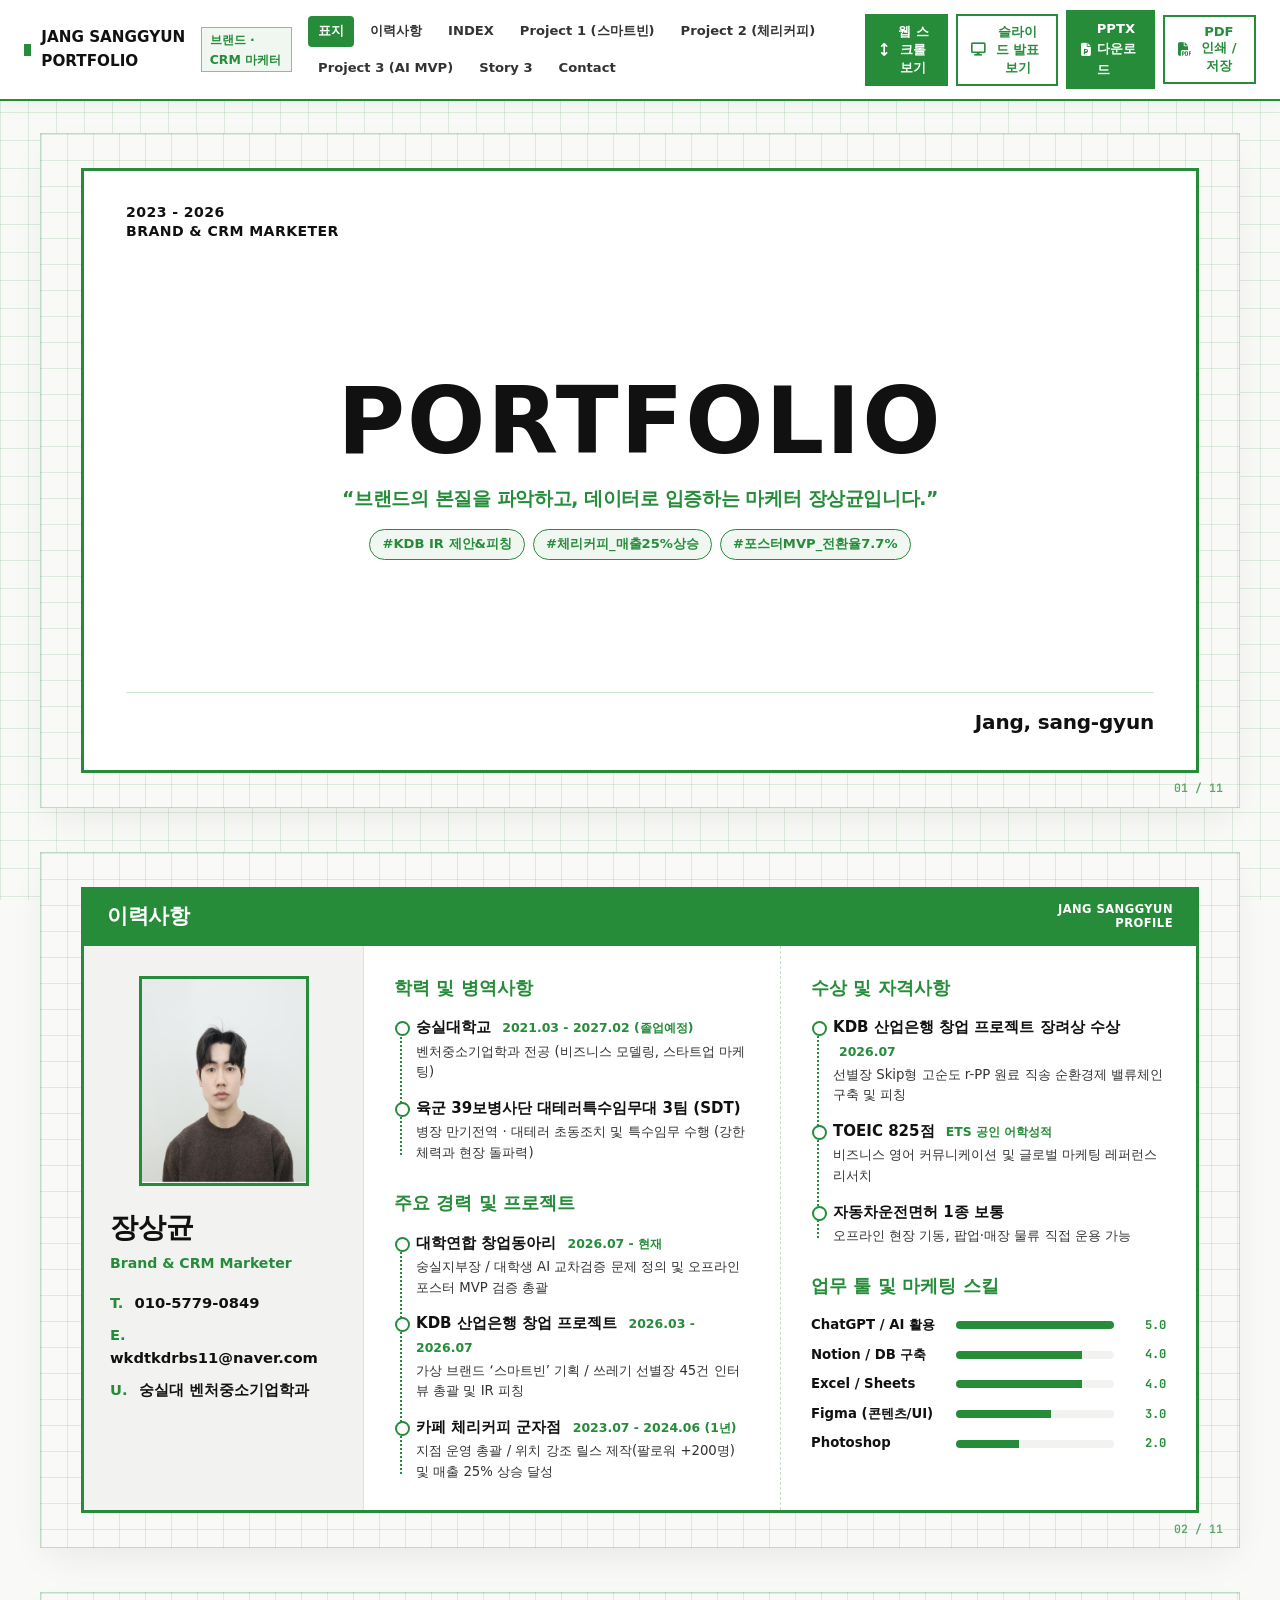
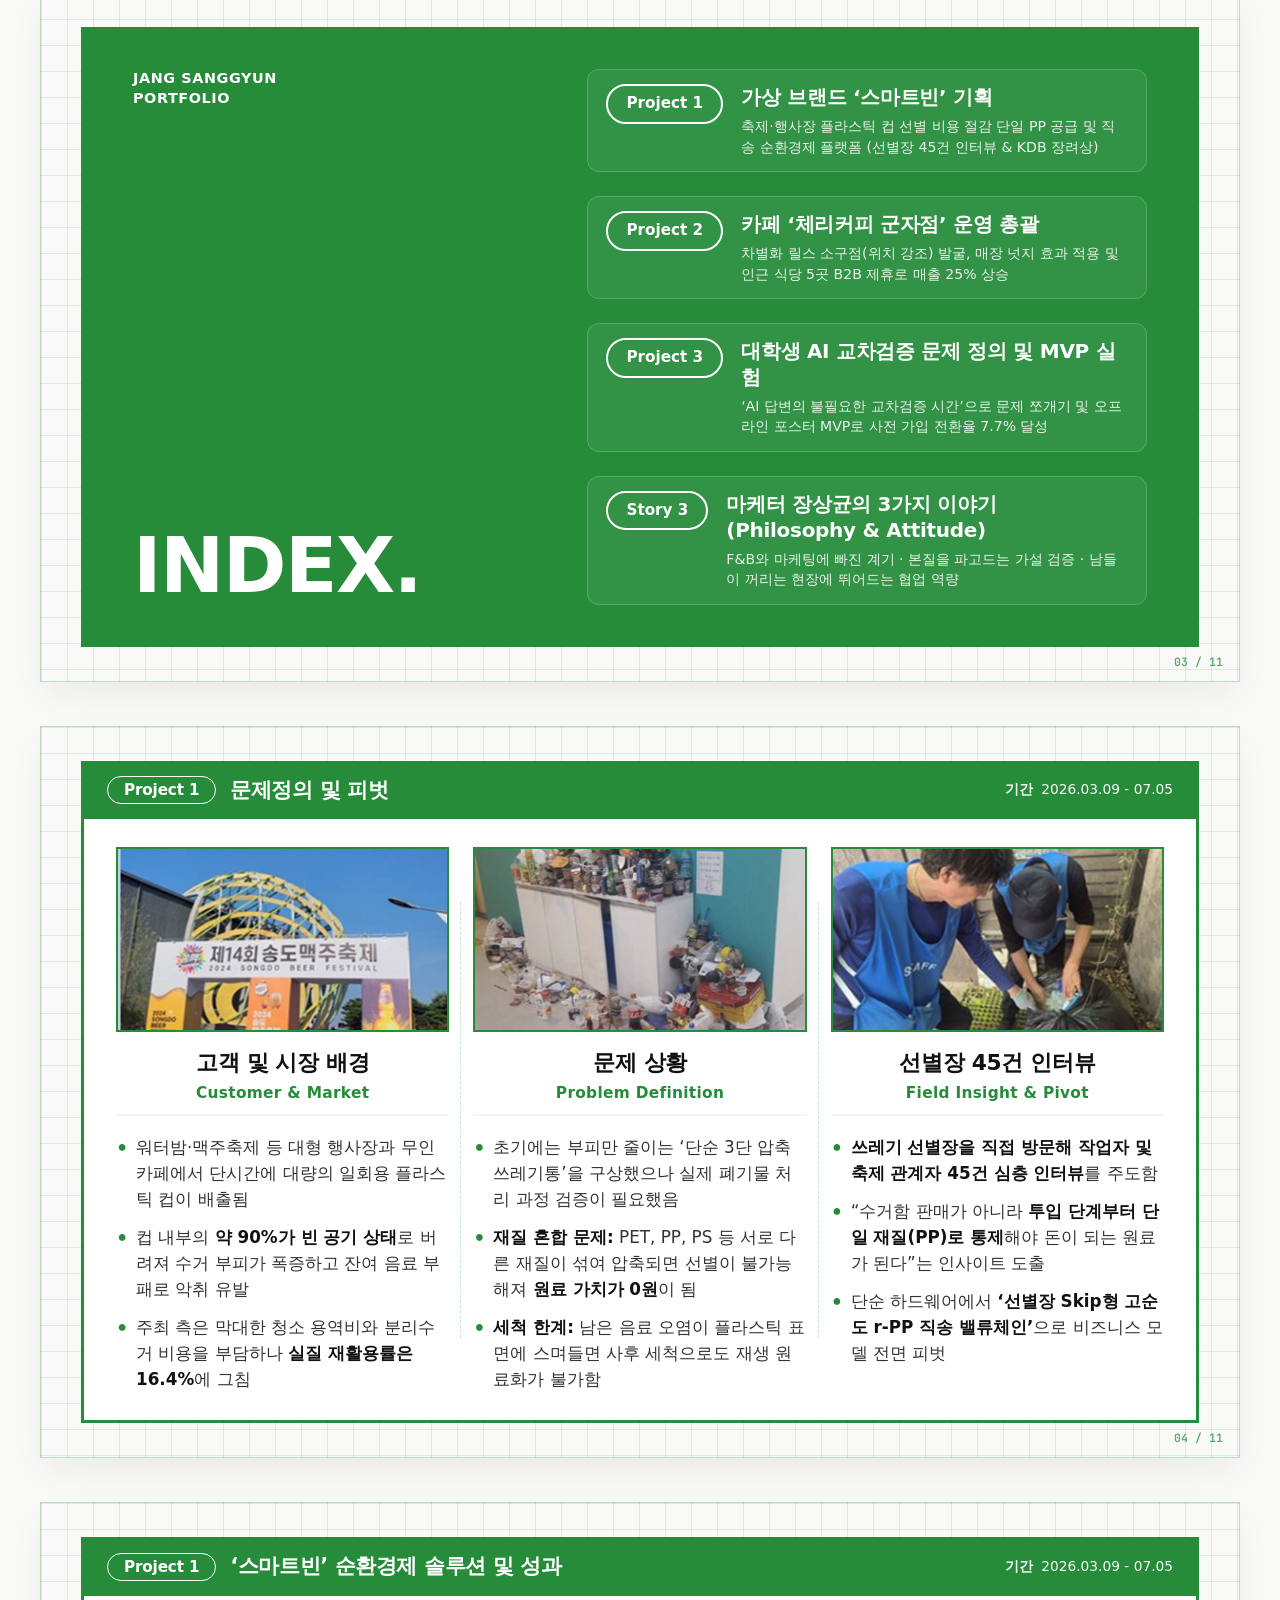
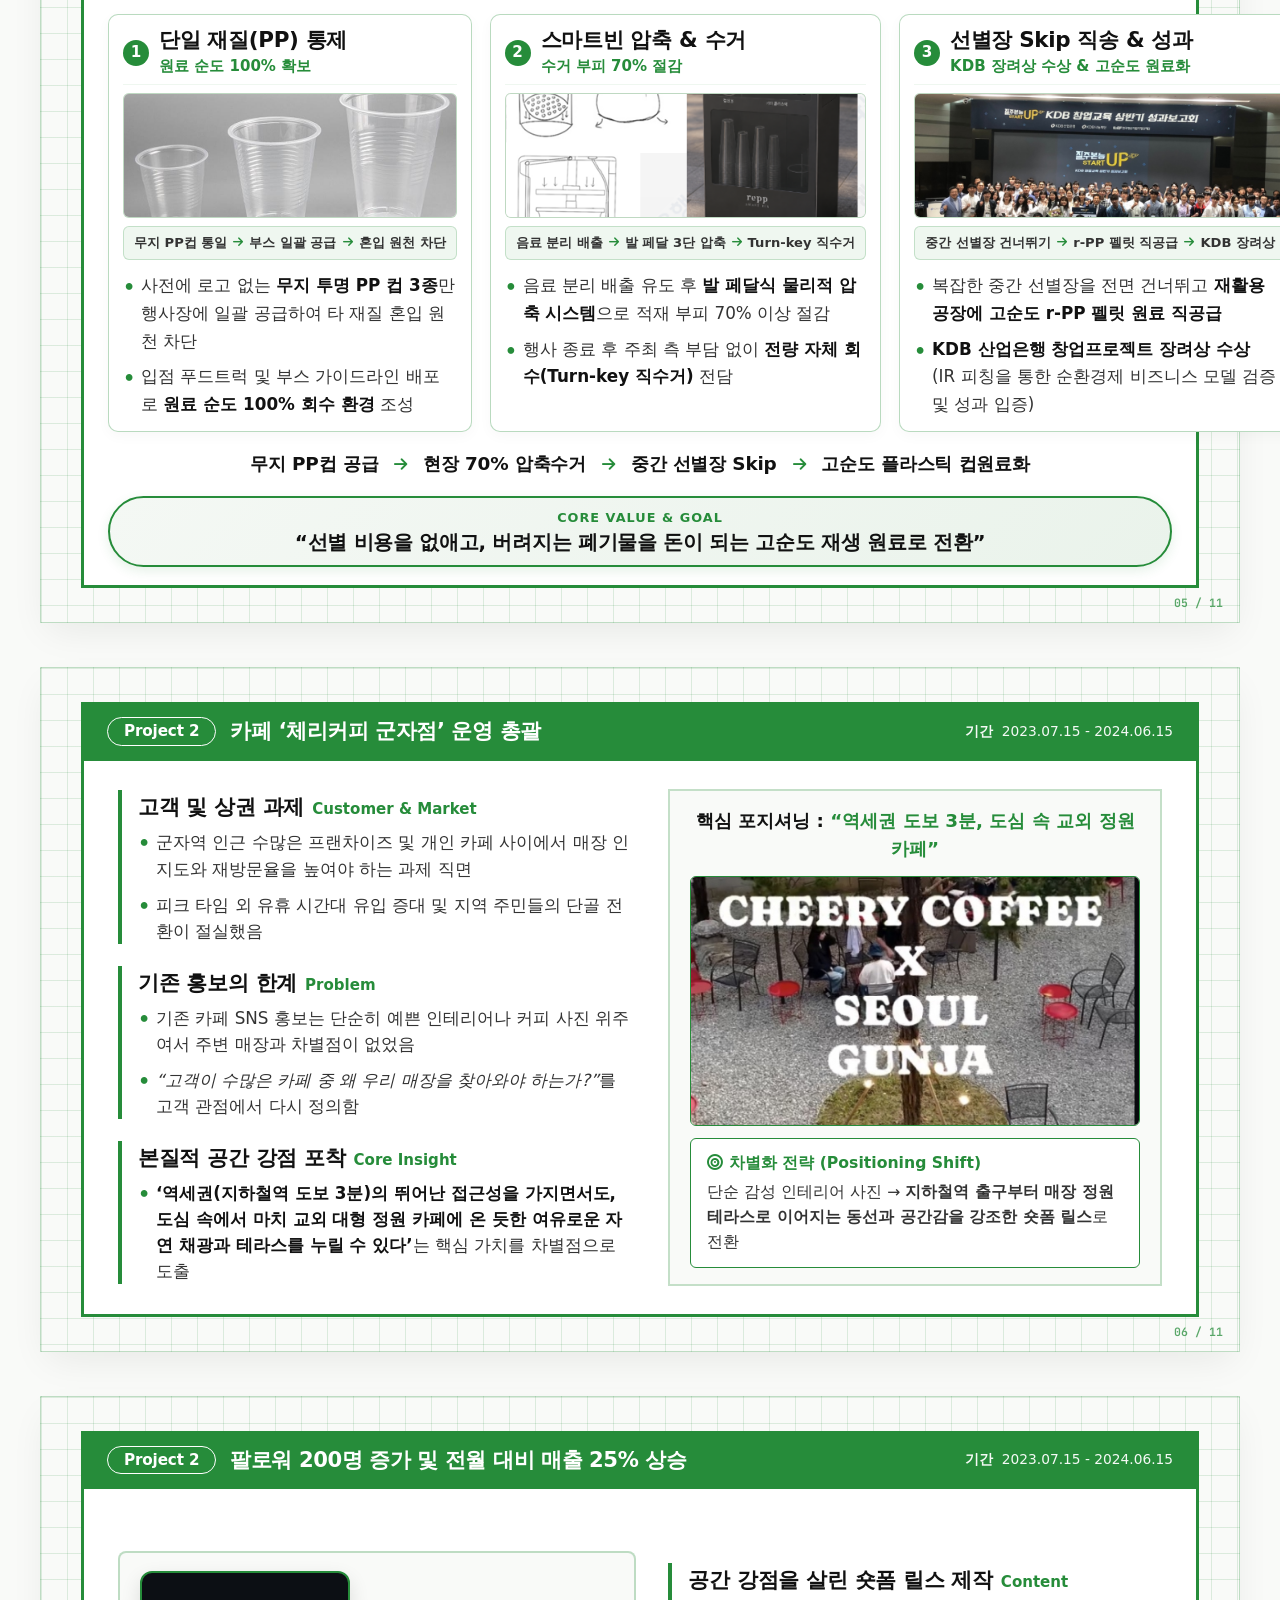
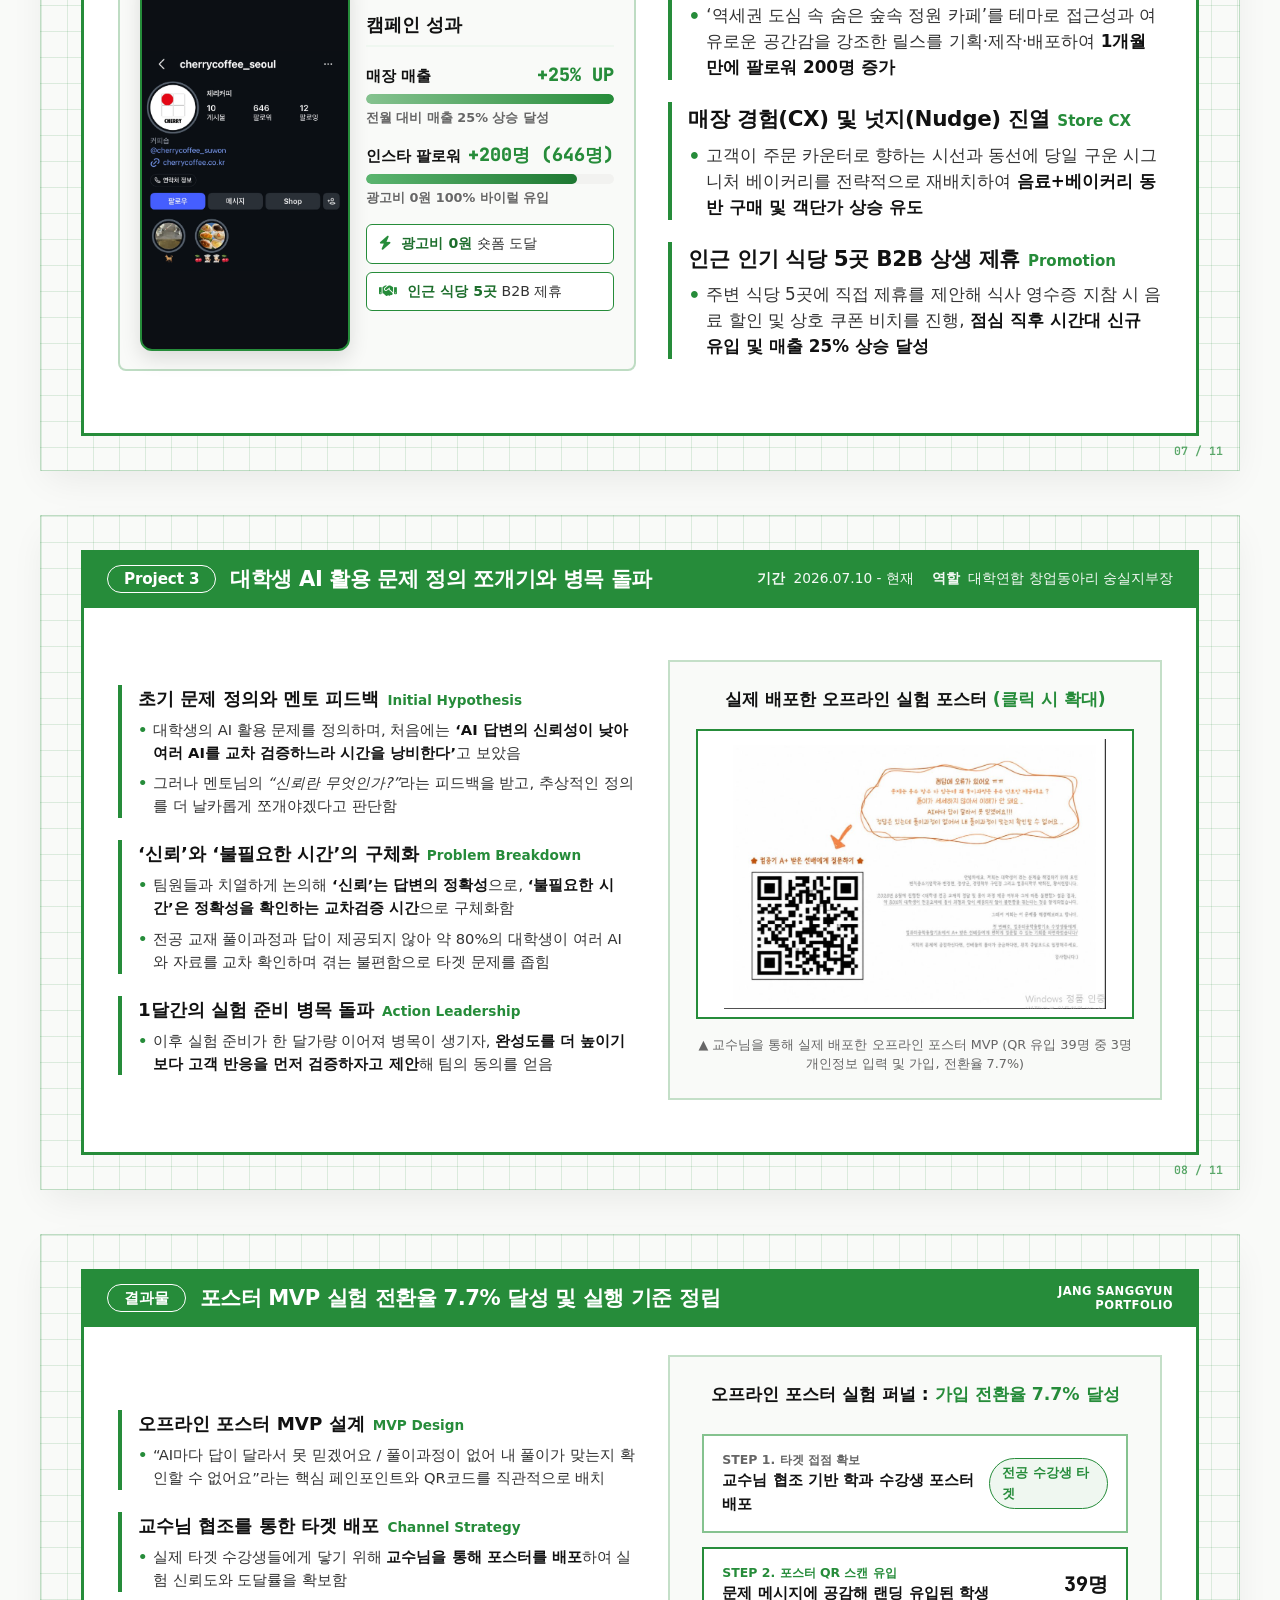
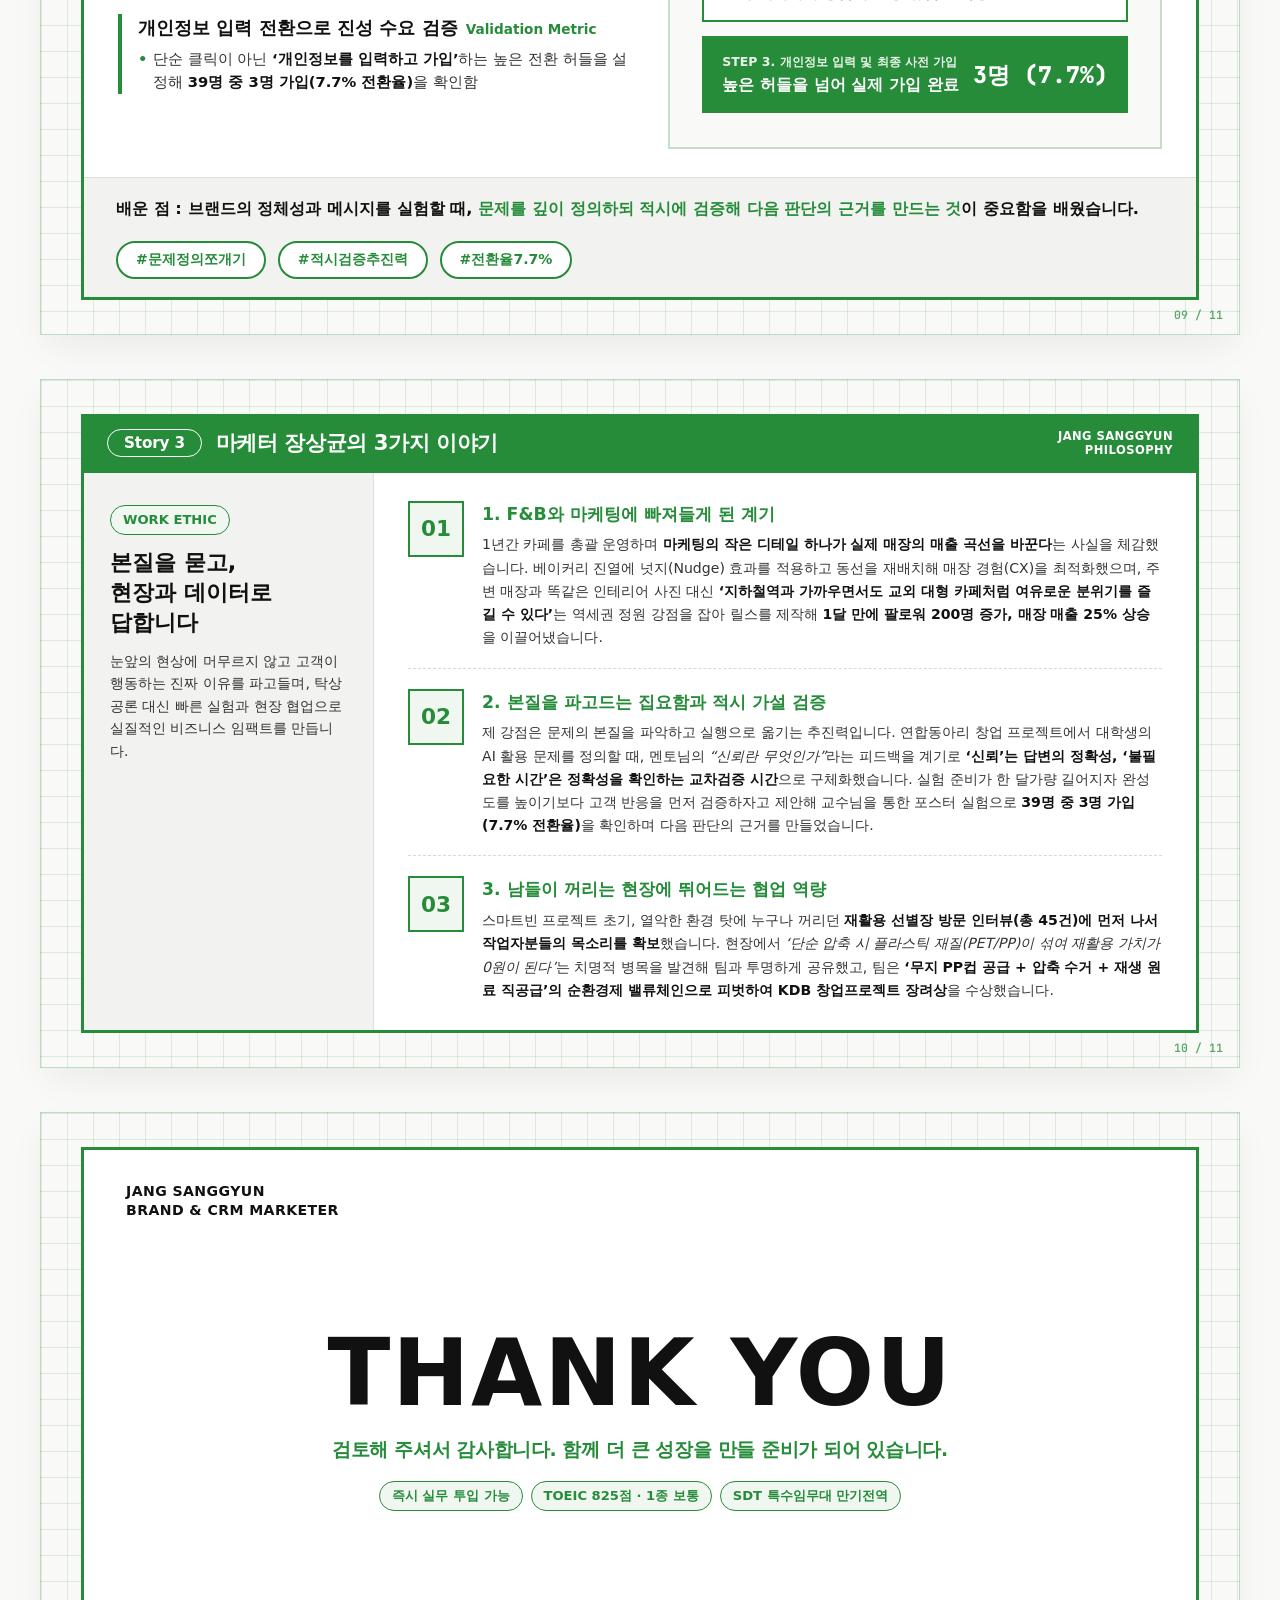
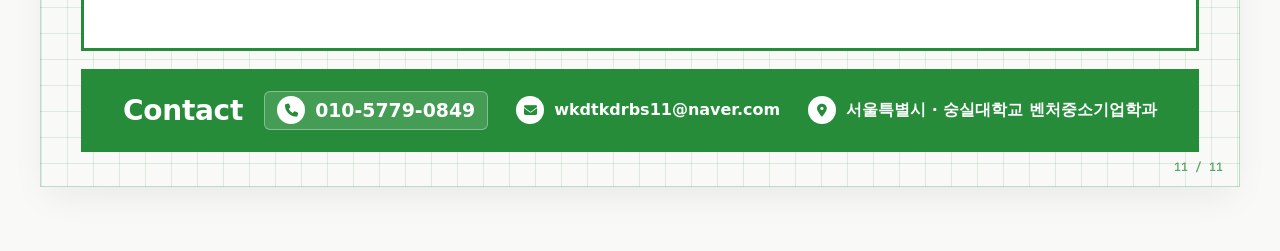
==== commit 07104775: "Refactor Slide 6-7: swap photos, update campaign heading, remove banned terms (오가닉, 견인)" ====
--- a/index.html
+++ b/index.html
@@ -145,7 +145,7 @@
                 </div>
                 <div class="green-timeline-item">
                   <div class="tl-item-head">카페 체리커피 군자점 <span class="tl-item-period">2023.07 - 2024.06 (1년)</span></div>
-                  <div class="tl-item-sub">지점 운영 총괄 / 위치 강조 릴스 제작(팔로워 +200명) 및 매출 25% 상승 견인</div>
+                  <div class="tl-item-sub">지점 운영 총괄 / 위치 강조 릴스 제작(팔로워 +200명) 및 매출 25% 상승 달성</div>
                 </div>
               </div>
             </div>
@@ -498,7 +498,7 @@
               핵심 포지셔닝 : <span>“역세권 도보 3분, 도심 속 교외 정원 카페”</span>
             </div>
             <div class="cherry-insta-frame">
-              <img src="assets/images/cherrycoffee.jpg" alt="체리커피 군자점 공식 인스타그램 프로필 (팔로워 646명, 상호명)" class="zoomable-img">
+              <img src="assets/images/cherry-reels-garden.jpg" alt="체리커피 군자점 릴스 정원 뷰 (CHEERY COFFEE X SEOUL GUNJA)" class="zoomable-img">
             </div>
             <div class="cherry-strategy-card">
               <div class="cherry-strategy-title">
@@ -530,15 +530,15 @@
 
       <div class="green-frame-box">
         <div class="split-two-col">
-          <!-- Left: Reels Visual + Concise KPI Graph -->
+          <!-- Left: Profile Visual + Concise KPI Graph -->
           <div class="s7-visual-graph-card">
             <div class="s7-reels-frame">
-              <img src="assets/images/cherry-reels-garden.jpg" alt="체리커피 군자점 릴스 (CHEERY COFFEE X SEOUL GUNJA)" class="zoomable-img">
+              <img src="assets/images/cherrycoffee.jpg" alt="체리커피 군자점 공식 인스타그램 프로필 (팔로워 646명 달성)" class="zoomable-img">
             </div>
             
             <div class="s7-graph-side">
               <div class="s7-graph-heading">
-                캠페인 1개월 핵심 성과
+                캠페인 성과
               </div>
               
               <!-- Mini Bar Chart 1: Revenue -->
@@ -550,7 +550,7 @@
                 <div class="s7-bm-track">
                   <div class="s7-bm-fill" style="width: 100%;"></div>
                 </div>
-                <div class="s7-bm-sub">전월 대비 매출 25% 상승 견인</div>
+                <div class="s7-bm-sub">전월 대비 매출 25% 상승 달성</div>
               </div>
 
               <!-- Mini Bar Chart 2: Followers -->
@@ -562,7 +562,7 @@
                 <div class="s7-bm-track">
                   <div class="s7-bm-fill follower" style="width: 85%;"></div>
                 </div>
-                <div class="s7-bm-sub">광고비 0원 100% 오가닉 유입</div>
+                <div class="s7-bm-sub">광고비 0원 100% 바이럴 유입</div>
               </div>
 
               <!-- Mini Badges -->
@@ -585,7 +585,7 @@
                 <span class="vbar-item-en">Content</span>
               </div>
               <ul class="green-bullet-list">
-                <li>‘역세권 도심 속 숨은 숲속 정원 카페’를 테마로 접근성과 여유로운 공간감을 강조한 릴스를 기획·제작·배포하여 <strong>1개월 만에 오가닉 팔로워 200명 증가</strong></li>
+                <li>‘역세권 도심 속 숨은 숲속 정원 카페’를 테마로 접근성과 여유로운 공간감을 강조한 릴스를 기획·제작·배포하여 <strong>1개월 만에 팔로워 200명 증가</strong></li>
               </ul>
             </div>
 
@@ -605,7 +605,7 @@
                 <span class="vbar-item-en">Promotion</span>
               </div>
               <ul class="green-bullet-list">
-                <li>주변 식당 5곳에 직접 제휴를 제안해 식사 영수증 지참 시 음료 할인 및 상호 쿠폰 비치를 진행, <strong>점심 직후 시간대 신규 유입 및 매출 25% 상승 견인</strong></li>
+                <li>주변 식당 5곳에 직접 제휴를 제안해 식사 영수증 지참 시 음료 할인 및 상호 쿠폰 비치를 진행, <strong>점심 직후 시간대 신규 유입 및 매출 25% 상승 달성</strong></li>
               </ul>
             </div>
           </div>
@@ -816,7 +816,7 @@
               <div>
                 <h4 class="story-row-title">1. F&amp;B와 마케팅에 빠져들게 된 계기</h4>
                 <p class="story-row-body">
-                  1년간 카페를 총괄 운영하며 <strong>마케팅의 작은 디테일 하나가 실제 매장의 매출 곡선을 바꾼다</strong>는 사실을 체감했습니다. 베이커리 진열에 넛지(Nudge) 효과를 적용하고 동선을 재배치해 매장 경험(CX)을 최적화했으며, 주변 매장과 똑같은 인테리어 사진 대신 <strong>‘지하철역과 가까우면서도 교외 대형 카페처럼 여유로운 분위기를 즐길 수 있다’</strong>는 역세권 정원 강점을 잡아 릴스를 제작해 <strong>1달 만에 오가닉 팔로워 200명 증가, 매장 매출 25% 상승</strong>을 이끌어냈습니다.
+                  1년간 카페를 총괄 운영하며 <strong>마케팅의 작은 디테일 하나가 실제 매장의 매출 곡선을 바꾼다</strong>는 사실을 체감했습니다. 베이커리 진열에 넛지(Nudge) 효과를 적용하고 동선을 재배치해 매장 경험(CX)을 최적화했으며, 주변 매장과 똑같은 인테리어 사진 대신 <strong>‘지하철역과 가까우면서도 교외 대형 카페처럼 여유로운 분위기를 즐길 수 있다’</strong>는 역세권 정원 강점을 잡아 릴스를 제작해 <strong>1달 만에 팔로워 200명 증가, 매장 매출 25% 상승</strong>을 이끌어냈습니다.
                 </p>
               </div>
             </article>
--- a/style.css
+++ b/style.css
@@ -1203,8 +1203,8 @@
 .cherry-insta-frame img {
   width: 100%;
   height: 100%;
-  object-fit: contain;
-  background: #000000;
+  object-fit: cover;
+  object-position: center;
 }
 
 .cherry-strategy-card {
@@ -1260,8 +1260,8 @@
   background: var(--bg-page);
   padding: 18px 20px;
   display: grid;
-  grid-template-columns: 195px 1fr;
-  gap: 18px;
+  grid-template-columns: 210px 1fr;
+  gap: 16px;
   align-items: center;
   border-radius: 8px;
 }
@@ -1272,13 +1272,16 @@
   overflow: hidden;
   border: 2px solid var(--green-primary);
   box-shadow: 0 8px 20px rgba(0, 0, 0, 0.12);
-  background: #000000;
+  background: #0c0f14;
+  display: flex;
+  align-items: center;
+  justify-content: center;
 }
 
 .s7-reels-frame img {
   width: 100%;
   height: 100%;
-  object-fit: cover;
+  object-fit: contain;
 }
 
 .s7-graph-side {
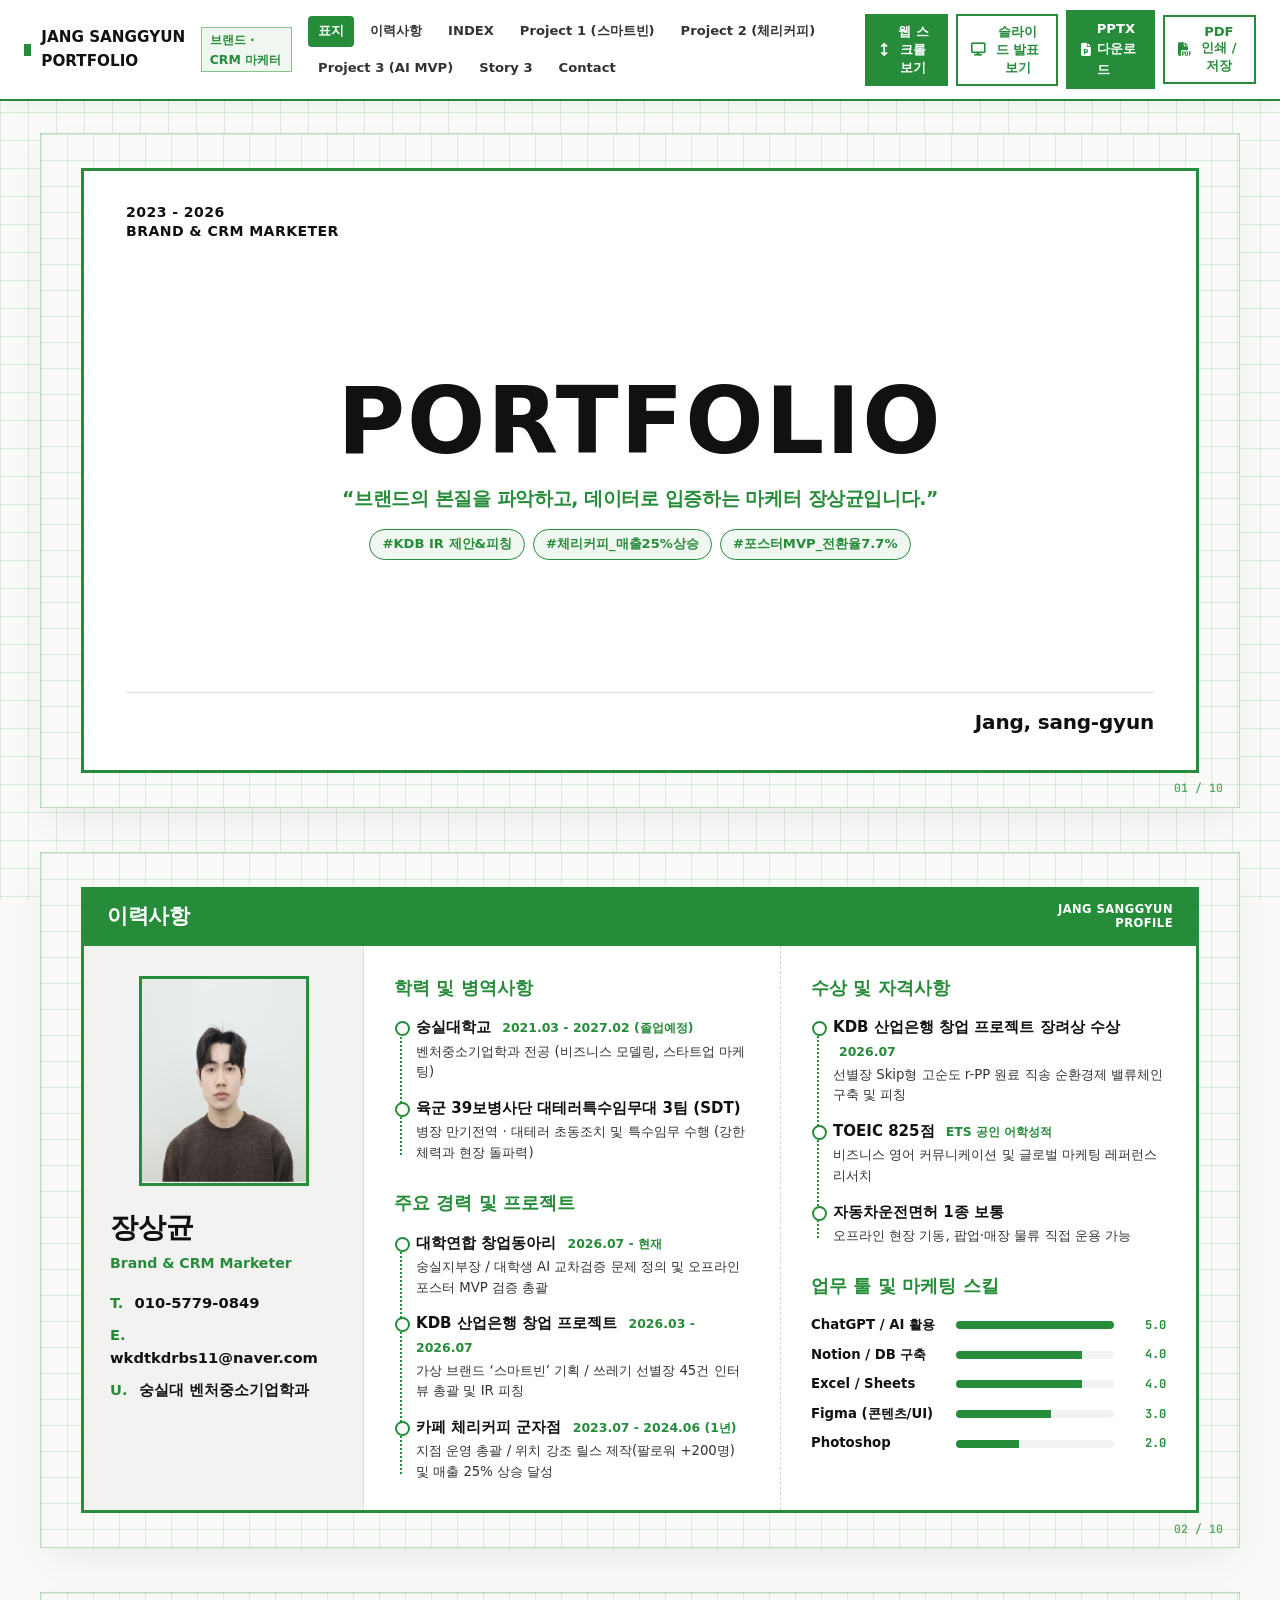
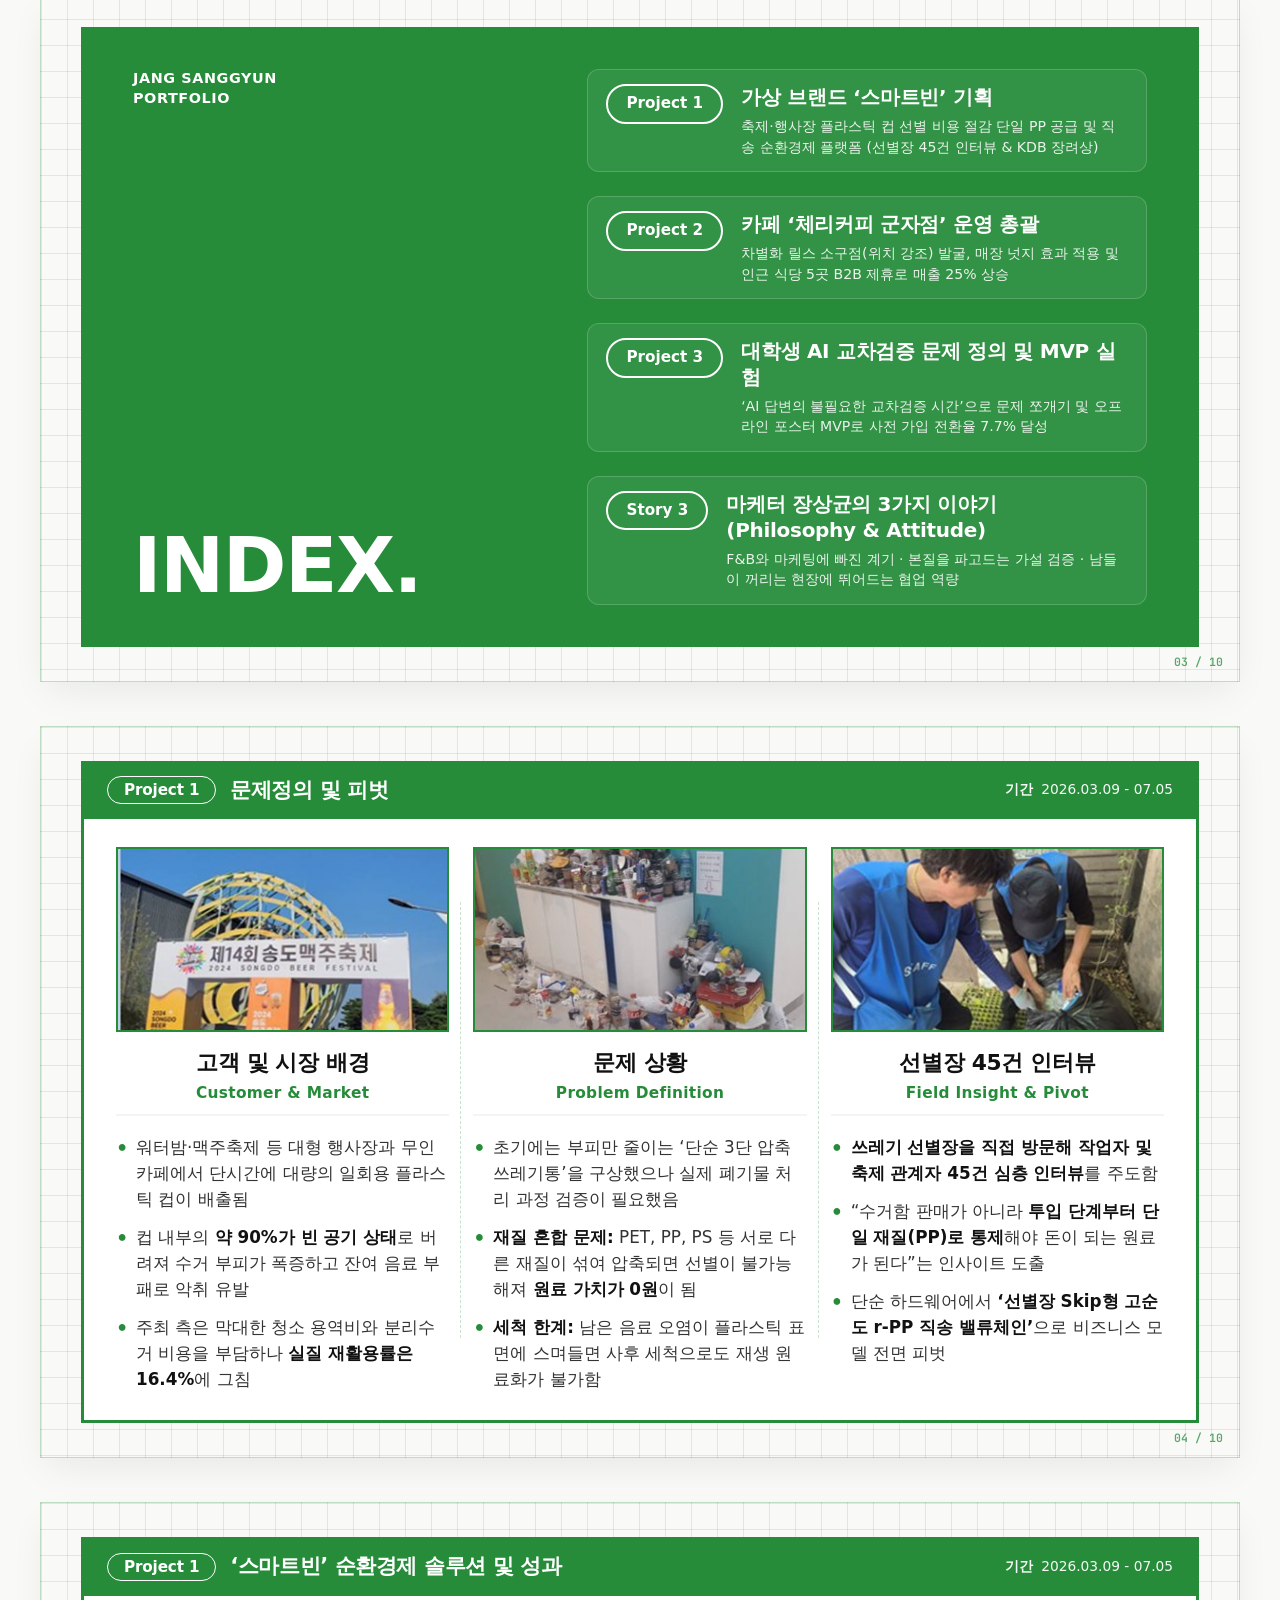
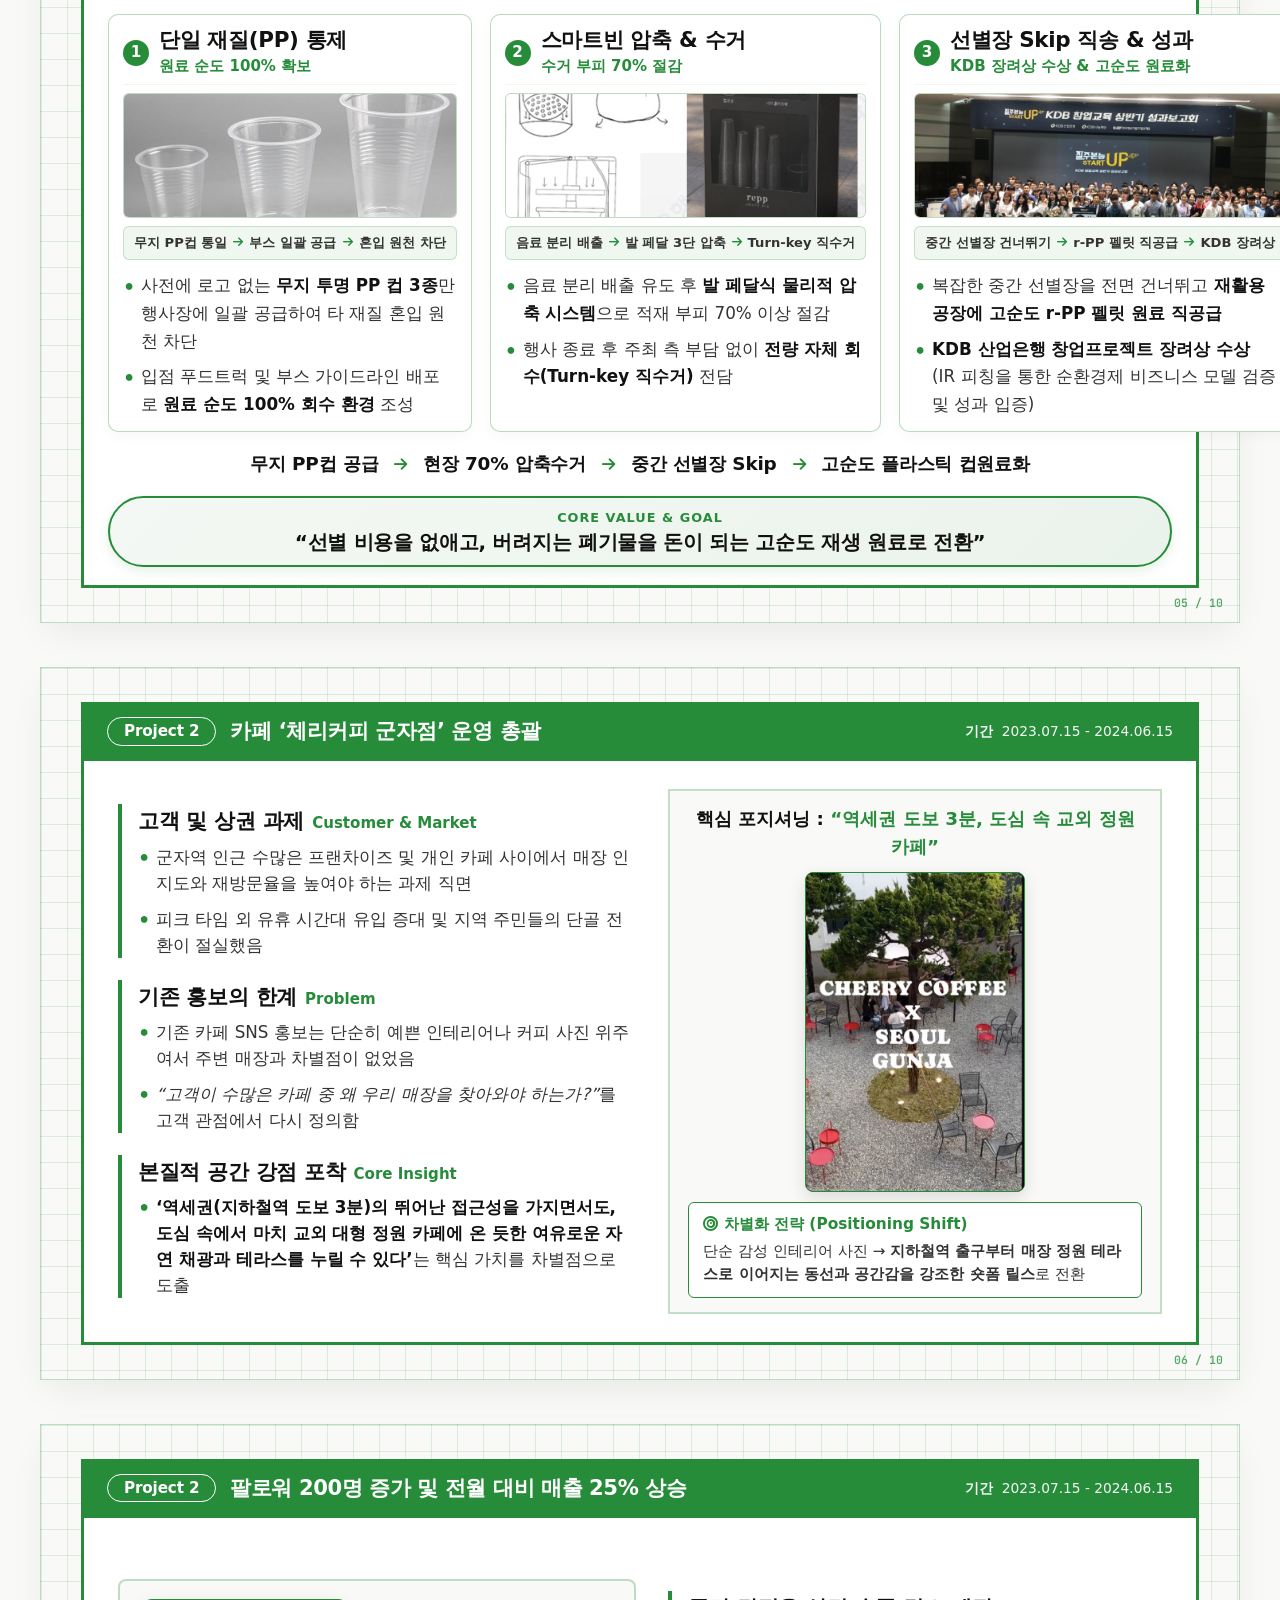
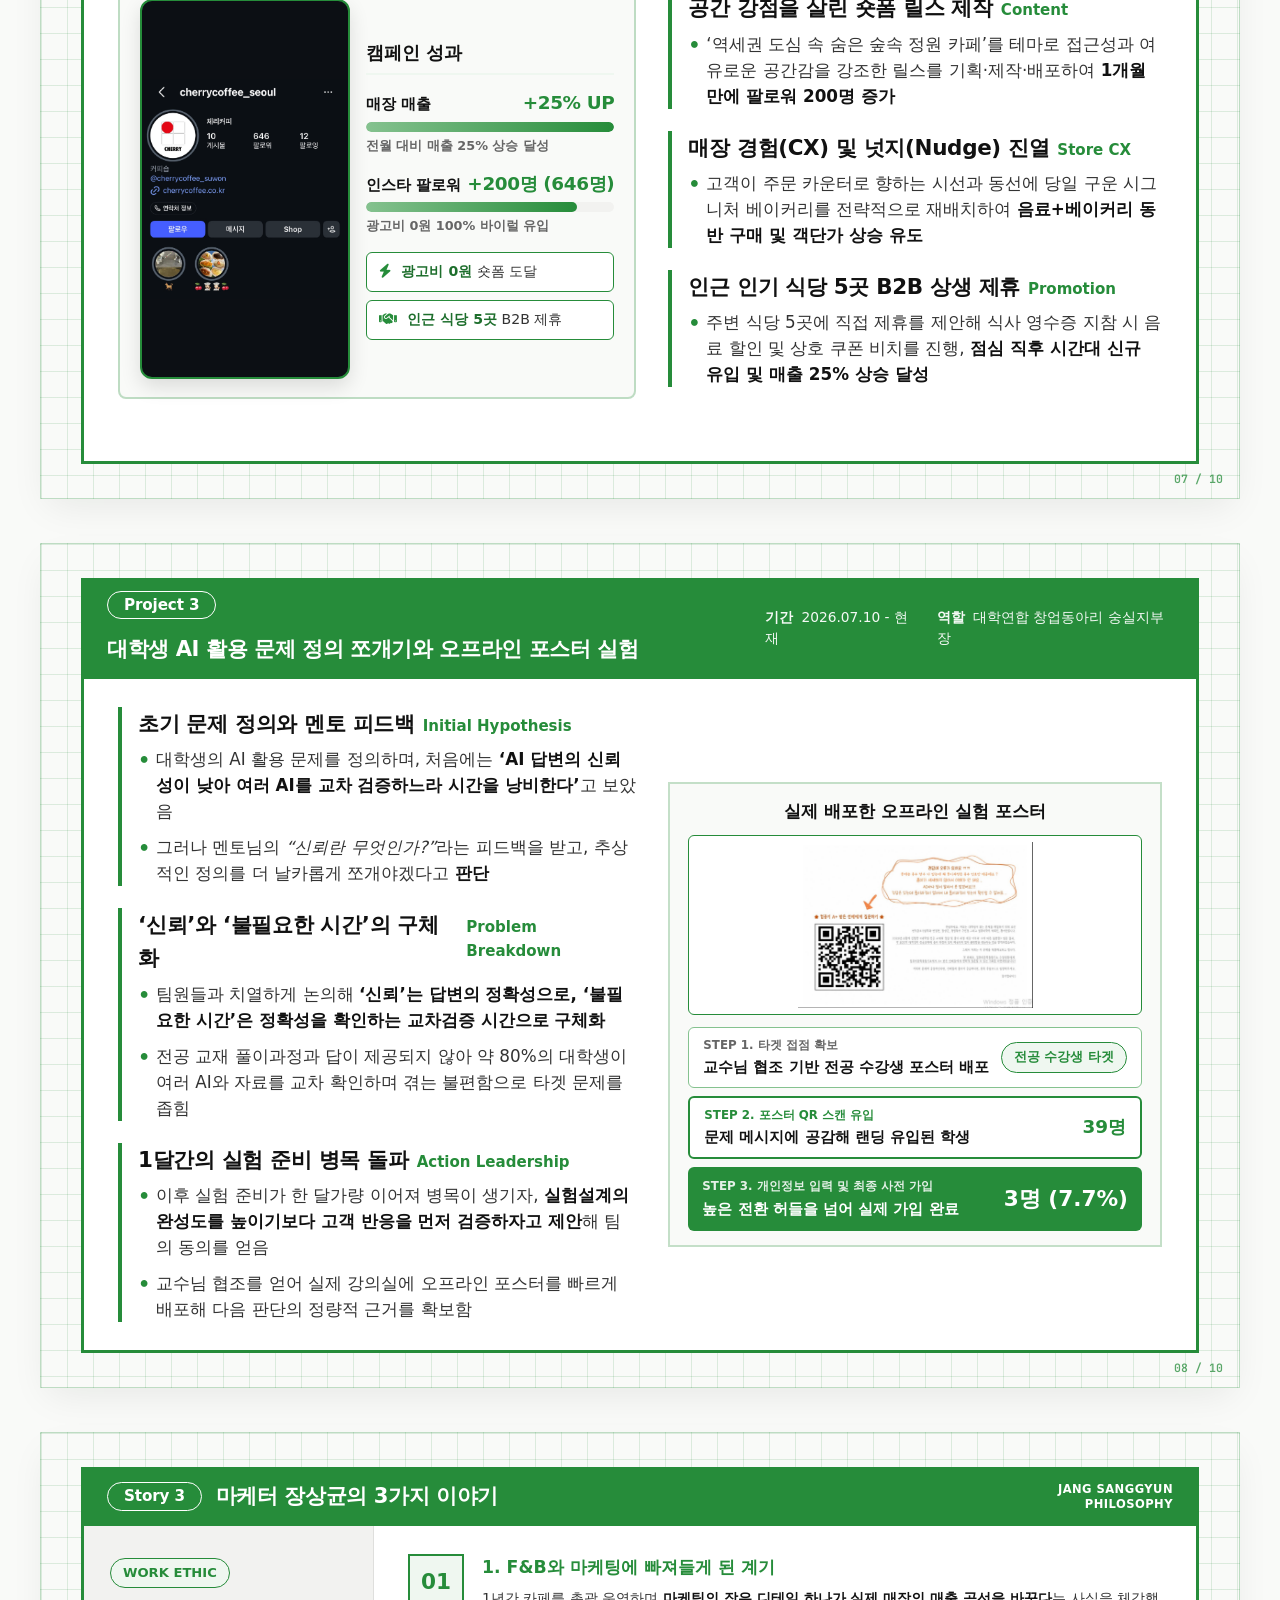
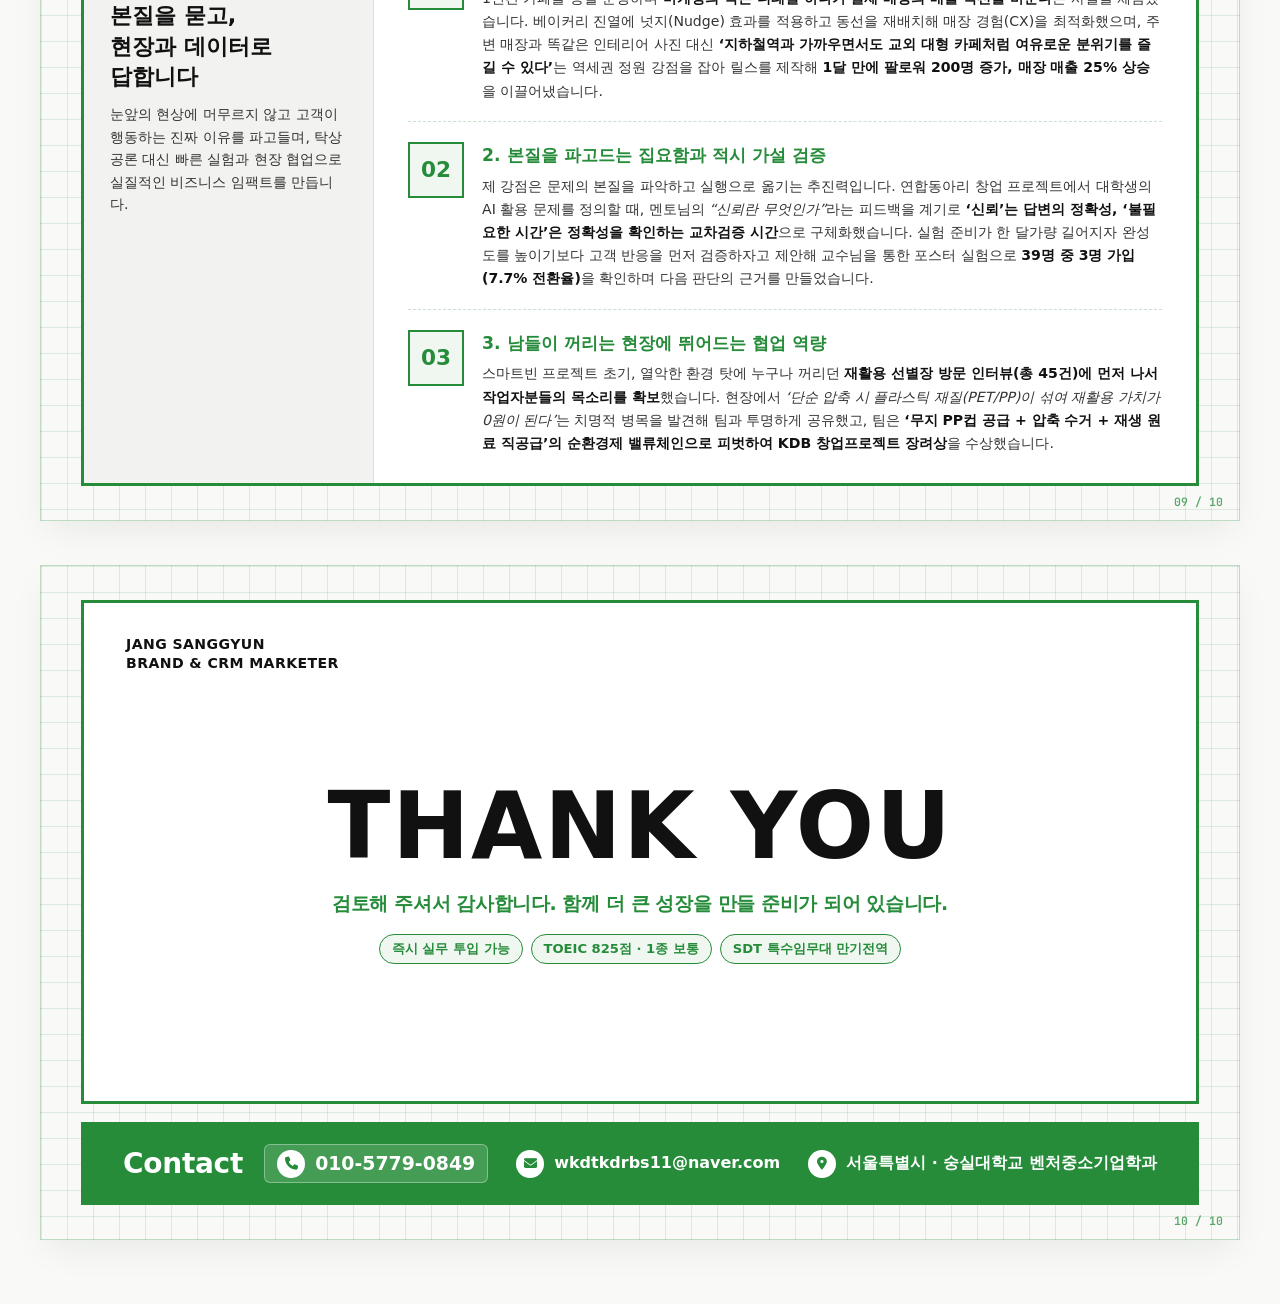
==== commit 25818afe: "Merge Slide 8 & 9 into single Project 3 slide, update text wording, remove hashtag strip, renumber t" ====
--- a/index.html
+++ b/index.html
@@ -35,8 +35,8 @@
       <a href="#slide-4" class="nav-link" data-slide="3">Project 1 (스마트빈)</a>
       <a href="#slide-6" class="nav-link" data-slide="5">Project 2 (체리커피)</a>
       <a href="#slide-8" class="nav-link" data-slide="7">Project 3 (AI MVP)</a>
-      <a href="#slide-10" class="nav-link" data-slide="9">Story 3</a>
-      <a href="#slide-11" class="nav-link" data-slide="10">Contact</a>
+      <a href="#slide-9" class="nav-link" data-slide="8">Story 3</a>
+      <a href="#slide-10" class="nav-link" data-slide="9">Contact</a>
     </nav>
 
     <div class="control-actions">
@@ -55,7 +55,7 @@
     </div>
   </header>
 
-  <!-- Main Portfolio Deck (11 Template Sheets) -->
+  <!-- Main Portfolio Deck (10 Template Sheets) -->
   <main class="portfolio-deck" id="portfolioDeck">
 
     <!-- ==================================================================
@@ -82,7 +82,7 @@
           <span style="font-size: 1.25rem; font-weight: 800; color: #111111; letter-spacing: -0.01em;">Jang, sang-gyun</span>
         </div>
       </div>
-      <span class="sheet-page-num">01 / 11</span>
+      <span class="sheet-page-num">01 / 10</span>
     </section>
 
     <!-- ==================================================================
@@ -204,7 +204,7 @@
           </div>
         </div>
       </div>
-      <span class="sheet-page-num">02 / 11</span>
+      <span class="sheet-page-num">02 / 10</span>
     </section>
 
     <!-- ==================================================================
@@ -244,7 +244,7 @@
             </div>
           </a>
 
-          <a href="#slide-10" class="index-entry" data-target-slide="9">
+          <a href="#slide-9" class="index-entry" data-target-slide="8">
             <span class="index-pill">Story 3</span>
             <div class="index-entry-text">
               <h3>마케터 장상균의 3가지 이야기 (Philosophy &amp; Attitude)</h3>
@@ -253,7 +253,7 @@
           </a>
         </div>
       </div>
-      <span class="sheet-page-num">03 / 11</span>
+      <span class="sheet-page-num">03 / 10</span>
     </section>
 
     <!-- ==================================================================
@@ -321,7 +321,7 @@
           </div>
         </div>
       </div>
-      <span class="sheet-page-num">04 / 11</span>
+      <span class="sheet-page-num">04 / 10</span>
     </section>
 
     <!-- ==================================================================
@@ -438,7 +438,7 @@
         </div>
 
       </div>
-      <span class="sheet-page-num">05 / 11</span>
+      <span class="sheet-page-num">05 / 10</span>
     </section>
 
     <!-- ==================================================================
@@ -511,7 +511,7 @@
           </div>
         </div>
       </div>
-      <span class="sheet-page-num">06 / 11</span>
+      <span class="sheet-page-num">06 / 10</span>
     </section>
 
     <!-- ==================================================================
@@ -611,17 +611,17 @@
           </div>
         </div>
       </div>
-      <span class="sheet-page-num">07 / 11</span>
-    </section>
-
-    <!-- ==================================================================
-         SLIDE 08 : Project 3 (대학생 AI 교차검증 문제 정의 및 문제 쪼개기)
+      <span class="sheet-page-num">07 / 10</span>
+    </section>
+
+    <!-- ==================================================================
+         SLIDE 08 : Project 3 (대학생 AI 교차검증 문제 정의 및 포스터 MVP 검증)
          ================================================================== -->
     <section class="template-sheet" id="slide-8" data-index="7">
       <div class="green-top-bar">
         <div class="bar-left">
           <span class="pill-badge-outline">Project 3</span>
-          <h2 class="bar-title">대학생 AI 활용 문제 정의 쪼개기와 병목 돌파</h2>
+          <h2 class="bar-title">대학생 AI 활용 문제 정의 쪼개기와 오프라인 포스터 실험</h2>
         </div>
         <div class="bar-right-meta">
           <span><strong>기간</strong> 2026.07.10 - 현재</span>
@@ -640,7 +640,7 @@
               </div>
               <ul class="green-bullet-list">
                 <li>대학생의 AI 활용 문제를 정의하며, 처음에는 <strong>‘AI 답변의 신뢰성이 낮아 여러 AI를 교차 검증하느라 시간을 낭비한다’</strong>고 보았음</li>
-                <li>그러나 멘토님의 <em>“신뢰란 무엇인가?”</em>라는 피드백을 받고, 추상적인 정의를 더 날카롭게 쪼개야겠다고 판단함</li>
+                <li>그러나 멘토님의 <em>“신뢰란 무엇인가?”</em>라는 피드백을 받고, 추상적인 정의를 더 날카롭게 쪼개야겠다고 <strong>판단</strong></li>
               </ul>
             </div>
 
@@ -650,7 +650,7 @@
                 <span class="vbar-item-en">Problem Breakdown</span>
               </div>
               <ul class="green-bullet-list">
-                <li>팀원들과 치열하게 논의해 <strong>‘신뢰’는 답변의 정확성</strong>으로, <strong>‘불필요한 시간’은 정확성을 확인하는 교차검증 시간</strong>으로 구체화함</li>
+                <li>팀원들과 치열하게 논의해 <strong>‘신뢰’는 답변의 정확성으로, ‘불필요한 시간’은 정확성을 확인하는 교차검증 시간으로 구체화</strong></li>
                 <li>전공 교재 풀이과정과 답이 제공되지 않아 약 80%의 대학생이 여러 AI와 자료를 교차 확인하며 겪는 불편함으로 타겟 문제를 좁힘</li>
               </ul>
             </div>
@@ -661,131 +661,57 @@
                 <span class="vbar-item-en">Action Leadership</span>
               </div>
               <ul class="green-bullet-list">
-                <li>이후 실험 준비가 한 달가량 이어져 병목이 생기자, <strong>완성도를 더 높이기보다 고객 반응을 먼저 검증하자고 제안</strong>해 팀의 동의를 얻음</li>
+                <li>이후 실험 준비가 한 달가량 이어져 병목이 생기자, <strong>실험설계의 완성도를 높이기보다 고객 반응을 먼저 검증하자고 제안</strong>해 팀의 동의를 얻음</li>
+                <li>교수님 협조를 얻어 실제 강의실에 오프라인 포스터를 빠르게 배포해 다음 판단의 정량적 근거를 확보함</li>
               </ul>
             </div>
           </div>
 
-          <!-- Right: Actual Uploaded AI MVP Poster Image -->
-          <div class="chart-showcase-box">
+          <!-- Right: Poster Visual + Conversion Funnel Box -->
+          <div class="chart-showcase-box s8-showcase-box">
             <div class="chart-caption-top">
-              실제 배포한 오프라인 실험 포스터 <span>(클릭 시 확대)</span>
-            </div>
-            <div class="visual-card-frame" style="height: 290px; background: #ffffff; padding: 8px;">
-              <img src="assets/images/ai-mvp-poster.jpg" alt="대학생 AI 교차검증 및 전공 풀이 가설 검증 포스터" class="zoomable-img" style="object-fit: contain; width: 100%; height: 100%;">
-            </div>
-            <p style="font-size: 0.8rem; color: var(--text-muted); text-align: center;">
-              ▲ 교수님을 통해 실제 배포한 오프라인 포스터 MVP (QR 유입 39명 중 3명 개인정보 입력 및 가입, 전환율 7.7%)
-            </p>
-          </div>
-        </div>
-      </div>
-      <span class="sheet-page-num">08 / 11</span>
-    </section>
-
-    <!-- ==================================================================
-         SLIDE 09 : 경험 3 결과물 (포스터 실험 전환율 7.7% 및 러닝)
+              실제 배포한 오프라인 실험 포스터
+            </div>
+            <div class="s8-poster-frame">
+              <img src="assets/images/ai-mvp-poster.jpg" alt="대학생 AI 교차검증 및 전공 풀이 가설 검증 포스터 MVP" class="zoomable-img">
+            </div>
+
+            <!-- Conversion Funnel 3 Steps (from Slide 9) -->
+            <div class="s8-funnel-wrap">
+              <div class="s8-funnel-step step-1">
+                <div class="s8-fs-info">
+                  <span class="s8-fs-label">STEP 1. 타겟 접점 확보</span>
+                  <span class="s8-fs-desc">교수님 협조 기반 전공 수강생 포스터 배포</span>
+                </div>
+                <span class="cover-chip">전공 수강생 타겟</span>
+              </div>
+
+              <div class="s8-funnel-step step-2">
+                <div class="s8-fs-info">
+                  <span class="s8-fs-label green">STEP 2. 포스터 QR 스캔 유입</span>
+                  <span class="s8-fs-desc">문제 메시지에 공감해 랜딩 유입된 학생</span>
+                </div>
+                <span class="s8-fs-metric">39명</span>
+              </div>
+
+              <div class="s8-funnel-step step-3">
+                <div class="s8-fs-info">
+                  <span class="s8-fs-label white">STEP 3. 개인정보 입력 및 최종 사전 가입</span>
+                  <span class="s8-fs-desc white">높은 전환 허들을 넘어 실제 가입 완료</span>
+                </div>
+                <span class="s8-fs-metric white">3명 (7.7%)</span>
+              </div>
+            </div>
+          </div>
+        </div>
+      </div>
+      <span class="sheet-page-num">08 / 10</span>
+    </section>
+
+    <!-- ==================================================================
+         SLIDE 09 : Story 3 (마케터 장상균의 3가지 이야기)
          ================================================================== -->
     <section class="template-sheet" id="slide-9" data-index="8">
-      <div class="green-top-bar">
-        <div class="bar-left">
-          <span class="pill-badge-outline">결과물</span>
-          <h2 class="bar-title">포스터 MVP 실험 전환율 7.7% 달성 및 실행 기준 정립</h2>
-        </div>
-        <div class="bar-brand-right">
-          JANG SANGGYUN<br>PORTFOLIO
-        </div>
-      </div>
-
-      <div class="green-frame-box">
-        <div class="split-two-col">
-          <!-- Left: 3 Execution Steps -->
-          <div class="vbar-item-stack">
-            <div class="vbar-item">
-              <div class="vbar-item-header">
-                <h3 class="vbar-item-title">오프라인 포스터 MVP 설계</h3>
-                <span class="vbar-item-en">MVP Design</span>
-              </div>
-              <ul class="green-bullet-list">
-                <li>“AI마다 답이 달라서 못 믿겠어요 / 풀이과정이 없어 내 풀이가 맞는지 확인할 수 없어요”라는 핵심 페인포인트와 QR코드를 직관적으로 배치</li>
-              </ul>
-            </div>
-
-            <div class="vbar-item">
-              <div class="vbar-item-header">
-                <h3 class="vbar-item-title">교수님 협조를 통한 타겟 배포</h3>
-                <span class="vbar-item-en">Channel Strategy</span>
-              </div>
-              <ul class="green-bullet-list">
-                <li>실제 타겟 수강생들에게 닿기 위해 <strong>교수님을 통해 포스터를 배포</strong>하여 실험 신뢰도와 도달률을 확보함</li>
-              </ul>
-            </div>
-
-            <div class="vbar-item">
-              <div class="vbar-item-header">
-                <h3 class="vbar-item-title">개인정보 입력 전환으로 진성 수요 검증</h3>
-                <span class="vbar-item-en">Validation Metric</span>
-              </div>
-              <ul class="green-bullet-list">
-                <li>단순 클릭이 아닌 <strong>‘개인정보를 입력하고 가입’</strong>하는 높은 전환 허들을 설정해 <strong>39명 중 3명 가입(7.7% 전환율)</strong>을 확인함</li>
-              </ul>
-            </div>
-          </div>
-
-          <!-- Right: Conversion Funnel Box -->
-          <div class="chart-showcase-box">
-            <div class="chart-caption-top">
-              오프라인 포스터 실험 퍼널 : <span>가입 전환율 7.7% 달성</span>
-            </div>
-
-            <div style="display: flex; flex-direction: column; gap: 14px; padding: 10px 6px;">
-              <div style="background: #ffffff; border: 2px solid var(--green-mid); padding: 14px 18px; display: flex; justify-content: space-between; align-items: center;">
-                <div>
-                  <div style="font-size: 0.78rem; font-weight: 700; color: var(--text-muted);">STEP 1. 타겟 접점 확보</div>
-                  <div style="font-size: 0.96rem; font-weight: 800;">교수님 협조 기반 학과 수강생 포스터 배포</div>
-                </div>
-                <span class="cover-chip">전공 수강생 타겟</span>
-              </div>
-
-              <div style="background: #ffffff; border: 2px solid var(--green-primary); padding: 14px 18px; display: flex; justify-content: space-between; align-items: center;">
-                <div>
-                  <div style="font-size: 0.78rem; font-weight: 700; color: var(--green-primary);">STEP 2. 포스터 QR 스캔 유입</div>
-                  <div style="font-size: 0.96rem; font-weight: 800;">문제 메시지에 공감해 랜딩 유입된 학생</div>
-                </div>
-                <span style="font-family: var(--font-mono); font-size: 1.25rem; font-weight: 900; color: var(--text-primary);">39명</span>
-              </div>
-
-              <div style="background: var(--green-primary); color: #ffffff; padding: 16px 20px; display: flex; justify-content: space-between; align-items: center;">
-                <div>
-                  <div style="font-size: 0.78rem; font-weight: 700; opacity: 0.9;">STEP 3. 개인정보 입력 및 최종 사전 가입</div>
-                  <div style="font-size: 1.02rem; font-weight: 800;">높은 허들을 넘어 실제 가입 완료</div>
-                </div>
-                <div style="text-align: right;">
-                  <div style="font-family: var(--font-mono); font-size: 1.45rem; font-weight: 900;">3명 (7.7%)</div>
-                </div>
-              </div>
-            </div>
-          </div>
-        </div>
-
-        <div class="gray-summary-strip">
-          <div class="strip-headline">
-            배운 점 : 브랜드의 정체성과 메시지를 실험할 때, <span class="highlight-green">문제를 깊이 정의하되 적시에 검증해 다음 판단의 근거를 만드는 것</span>이 중요함을 배웠습니다.
-          </div>
-          <div class="keyword-pill-row">
-            <span class="green-keyword-pill">#문제정의쪼개기</span>
-            <span class="green-keyword-pill">#적시검증추진력</span>
-            <span class="green-keyword-pill">#전환율7.7%</span>
-          </div>
-        </div>
-      </div>
-      <span class="sheet-page-num">09 / 11</span>
-    </section>
-
-    <!-- ==================================================================
-         SLIDE 10 : Story 3 (마케터 장상균의 3가지 이야기)
-         ================================================================== -->
-    <section class="template-sheet" id="slide-10" data-index="9">
       <div class="green-top-bar">
         <div class="bar-left">
           <span class="pill-badge-outline">Story 3</span>
@@ -843,13 +769,13 @@
           </div>
         </div>
       </div>
-      <span class="sheet-page-num">10 / 11</span>
-    </section>
-
-    <!-- ==================================================================
-         SLIDE 11 : THANK YOU & CONTACT
-         ================================================================== -->
-    <section class="template-sheet" id="slide-11" data-index="10">
+      <span class="sheet-page-num">09 / 10</span>
+    </section>
+
+    <!-- ==================================================================
+         SLIDE 10 : THANK YOU & CONTACT
+         ================================================================== -->
+    <section class="template-sheet" id="slide-10" data-index="9">
       <div class="cover-upper-box">
         <div class="cover-top-meta">
           JANG SANGGYUN<br>
@@ -884,7 +810,7 @@
           </span>
         </div>
       </div>
-      <span class="sheet-page-num">11 / 11</span>
+      <span class="sheet-page-num">10 / 10</span>
     </section>
 
   </main>
@@ -892,7 +818,7 @@
   <!-- Slide Deck Bottom Navigation Bar (Visible in 16:9 Presentation Mode) -->
   <div class="deck-nav-bar" id="deckNavBar">
     <button type="button" class="deck-nav-btn" id="prevSlideBtn"><i class="fa-solid fa-chevron-left"></i> 이전</button>
-    <span class="deck-progress-text" id="slideProgressText">01 / 11</span>
+    <span class="deck-progress-text" id="slideProgressText">01 / 10</span>
     <button type="button" class="deck-nav-btn" id="nextSlideBtn">다음 <i class="fa-solid fa-chevron-right"></i></button>
   </div>
 
--- a/style.css
+++ b/style.css
@@ -1185,15 +1185,19 @@
 }
 
 #slide-6 .chart-showcase-box {
-  padding: 16px 20px;
-  gap: 12px;
+  padding: 14px 18px;
+  gap: 10px;
 }
 
 .cherry-insta-frame {
-  height: 250px;
+  height: 320px;
+  max-width: 220px;
+  width: 100%;
+  margin: 0 auto;
   background: #000000;
   border: 1.5px solid var(--green-primary);
-  border-radius: 6px;
+  border-radius: 8px;
+  box-shadow: 0 6px 18px rgba(0, 0, 0, 0.12);
   overflow: hidden;
   display: flex;
   align-items: center;
@@ -1211,47 +1215,151 @@
   background: #ffffff;
   border: 1.5px solid var(--green-primary);
   border-radius: 6px;
-  padding: 12px 16px;
+  padding: 10px 14px;
 }
 
 .cherry-strategy-title {
-  font-size: 0.98rem;
-  font-weight: 900;
-  color: var(--green-primary);
-  margin-bottom: 4px;
+  font-size: 0.96rem;
+  font-weight: 900;
+  color: var(--green-primary);
+  margin-bottom: 3px;
 }
 
 .cherry-strategy-text {
-  font-size: 0.98rem;
-  line-height: 1.6;
+  font-size: 0.95rem;
+  line-height: 1.55;
   color: var(--text-secondary);
 }
 
-/* Slide 7 Specific: Unified Font Sizes & Reels + Mini Graph Card */
-#slide-7 .vbar-item-title {
+/* Slide 7 & Slide 8 Specific: Unified Font Sizes & Components */
+#slide-7 .vbar-item-title,
+#slide-8 .vbar-item-title {
   font-size: 1.34rem;
   font-weight: 900;
   letter-spacing: -0.015em;
 }
 
-#slide-7 .vbar-item-en {
+#slide-7 .vbar-item-en,
+#slide-8 .vbar-item-en {
   font-size: 0.94rem;
   font-weight: 800;
   color: var(--green-primary);
 }
 
-#slide-7 .green-bullet-list {
+#slide-7 .green-bullet-list,
+#slide-8 .green-bullet-list {
   font-size: 1.05rem;
   line-height: 1.65;
   gap: 10px;
 }
 
-#slide-7 .green-bullet-list li {
+#slide-7 .green-bullet-list li,
+#slide-8 .green-bullet-list li {
   padding-left: 18px;
 }
 
-#slide-7 .green-bullet-list li::before {
+#slide-7 .green-bullet-list li::before,
+#slide-8 .green-bullet-list li::before {
   font-size: 1.2rem;
+}
+
+#slide-8 .chart-showcase-box {
+  padding: 14px 18px;
+  gap: 10px;
+}
+
+.s8-poster-frame {
+  height: 180px;
+  background: #ffffff;
+  border: 1.5px solid var(--green-primary);
+  border-radius: 6px;
+  overflow: hidden;
+  display: flex;
+  align-items: center;
+  justify-content: center;
+  padding: 6px;
+}
+
+.s8-poster-frame img {
+  max-width: 100%;
+  max-height: 100%;
+  object-fit: contain;
+}
+
+.s8-funnel-wrap {
+  display: flex;
+  flex-direction: column;
+  gap: 8px;
+  margin-top: 2px;
+}
+
+.s8-funnel-step {
+  display: flex;
+  justify-content: space-between;
+  align-items: center;
+  padding: 8px 14px;
+  border-radius: 6px;
+}
+
+.s8-funnel-step.step-1 {
+  background: #ffffff;
+  border: 1.5px solid var(--green-mid);
+}
+
+.s8-funnel-step.step-2 {
+  background: #ffffff;
+  border: 2px solid var(--green-primary);
+}
+
+.s8-funnel-step.step-3 {
+  background: var(--green-primary);
+  color: #ffffff;
+  padding: 10px 14px;
+}
+
+.s8-fs-info {
+  display: flex;
+  flex-direction: column;
+  gap: 2px;
+}
+
+.s8-fs-label {
+  font-size: 0.74rem;
+  font-weight: 700;
+  color: var(--text-muted);
+}
+
+.s8-fs-label.green {
+  color: var(--green-primary);
+}
+
+.s8-fs-label.white {
+  color: rgba(255, 255, 255, 0.88);
+}
+
+.s8-fs-desc {
+  font-size: 0.92rem;
+  font-weight: 800;
+  color: var(--text-primary);
+}
+
+.s8-fs-desc.white {
+  color: #ffffff;
+  font-size: 0.94rem;
+}
+
+.s8-fs-metric {
+  font-family: var(--font-sans);
+  font-size: 1.15rem;
+  font-weight: 900;
+  color: var(--green-primary);
+}
+
+.s8-fs-metric.white {
+  font-family: var(--font-sans);
+  font-size: 1.35rem;
+  font-weight: 900;
+  color: #ffffff;
 }
 
 /* S7 Visual Graph Card */
@@ -1320,7 +1428,8 @@
   font-size: 1.15rem;
   font-weight: 900;
   color: var(--green-primary);
-  font-family: var(--font-mono);
+  font-family: var(--font-sans);
+  letter-spacing: -0.02em;
 }
 
 .s7-bm-track {
@@ -1337,7 +1446,7 @@
 }
 
 .s7-bm-fill.follower {
-  background: linear-gradient(90deg, #5bb56f 0%, #1e7832 100%);
+  background: linear-gradient(90deg, var(--green-mid) 0%, var(--green-primary) 100%);
 }
 
 .s7-bm-sub {
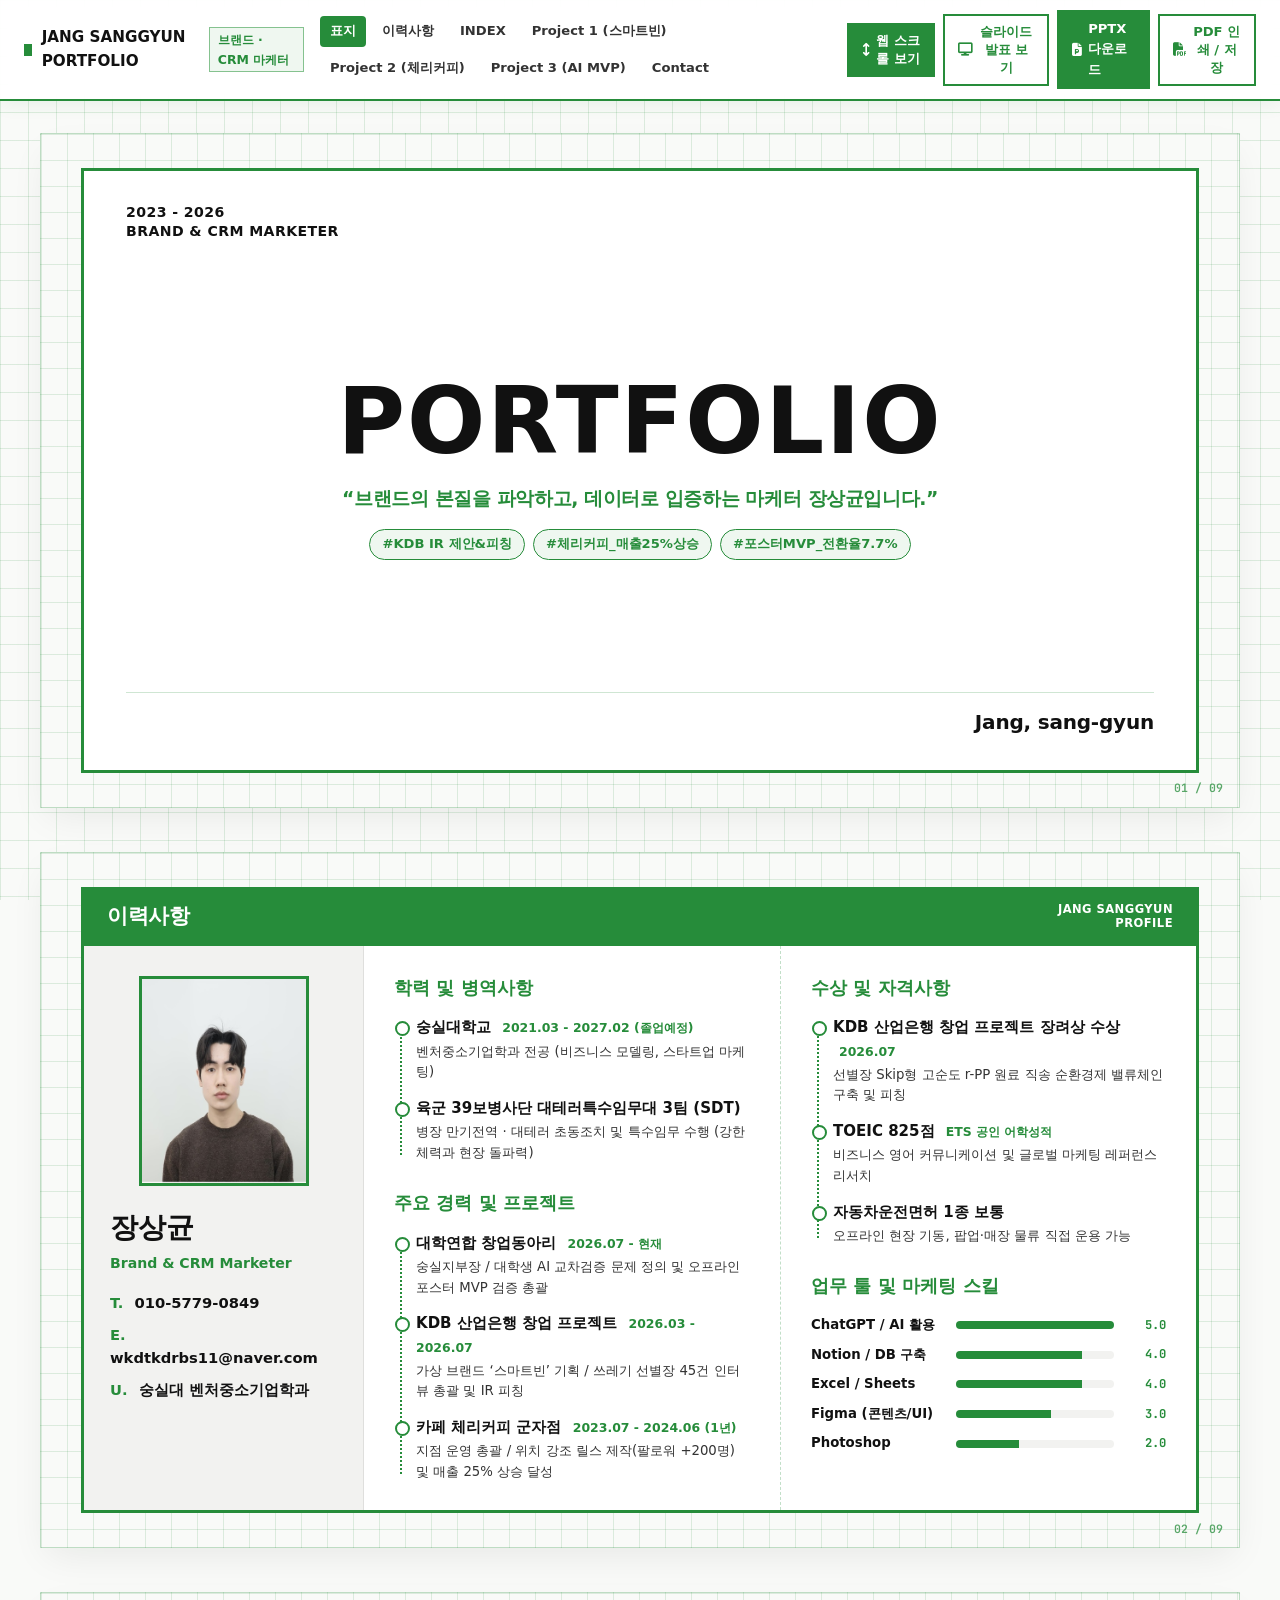
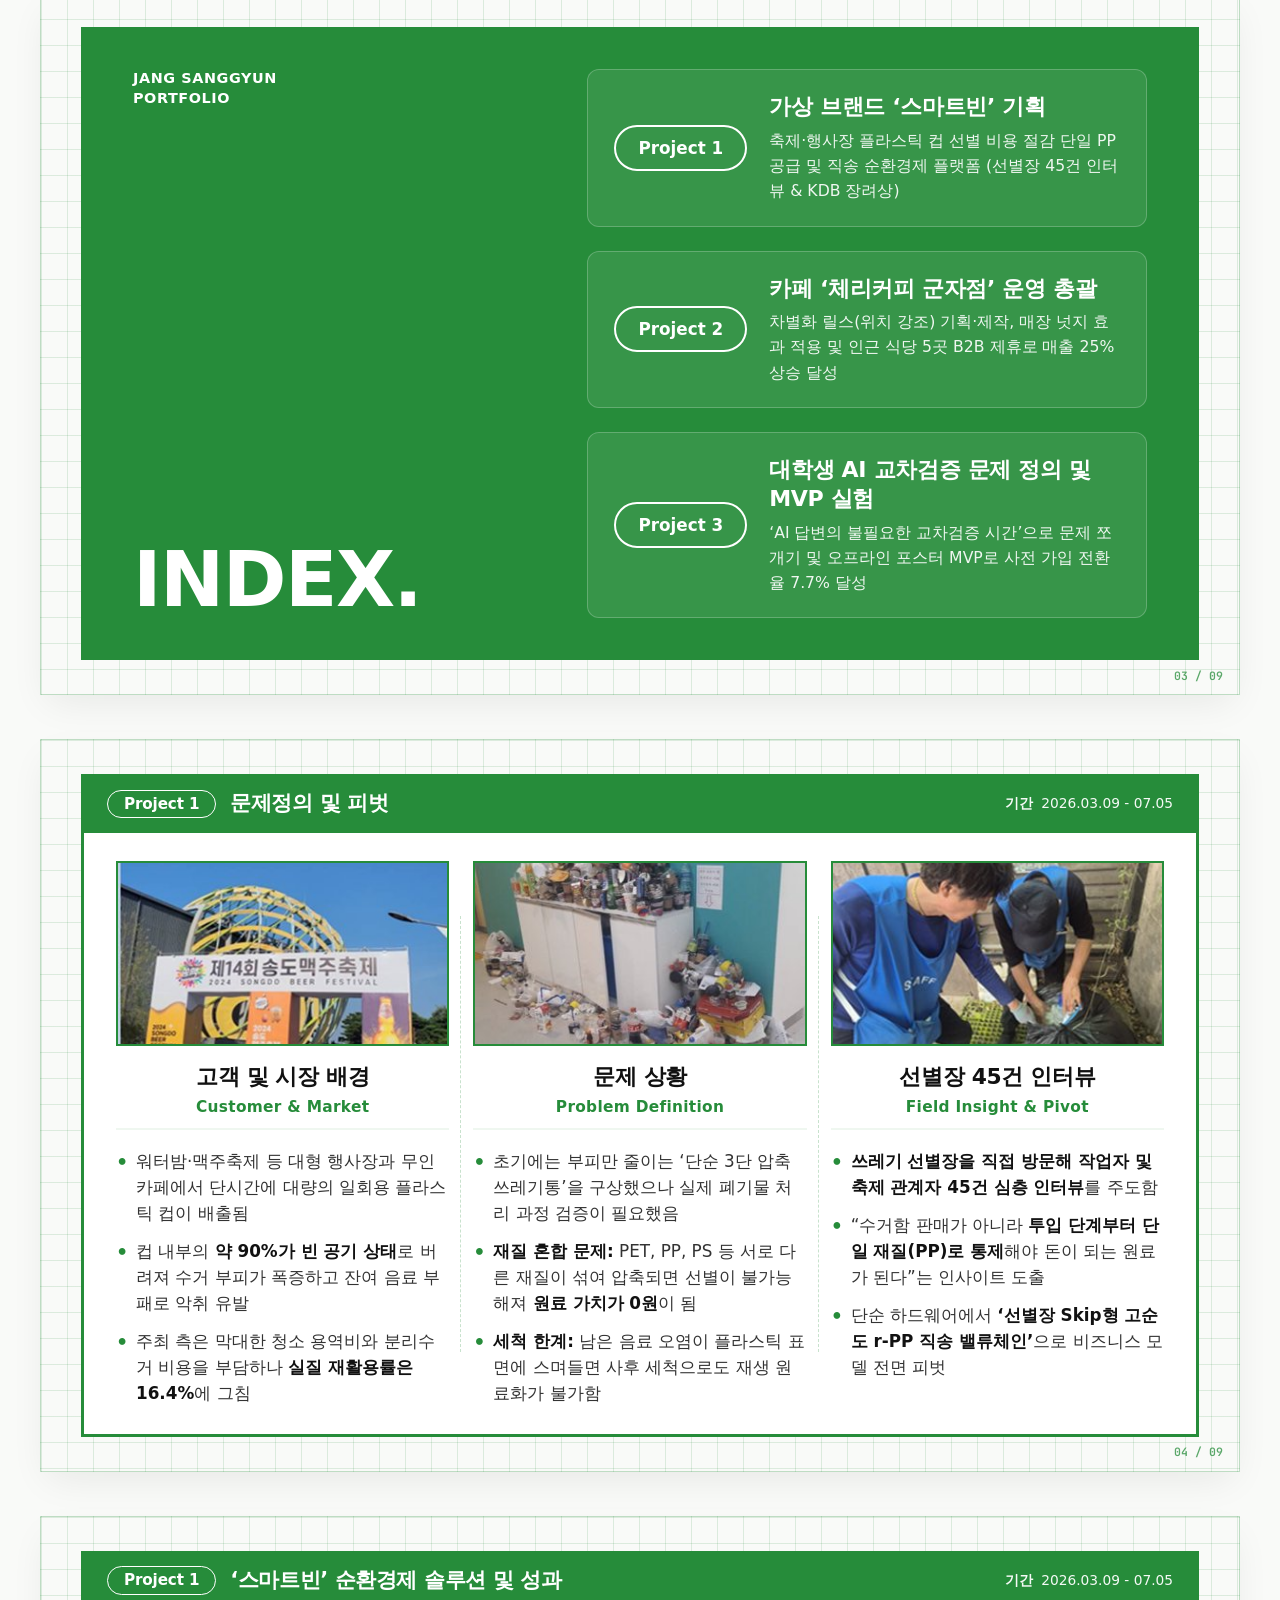
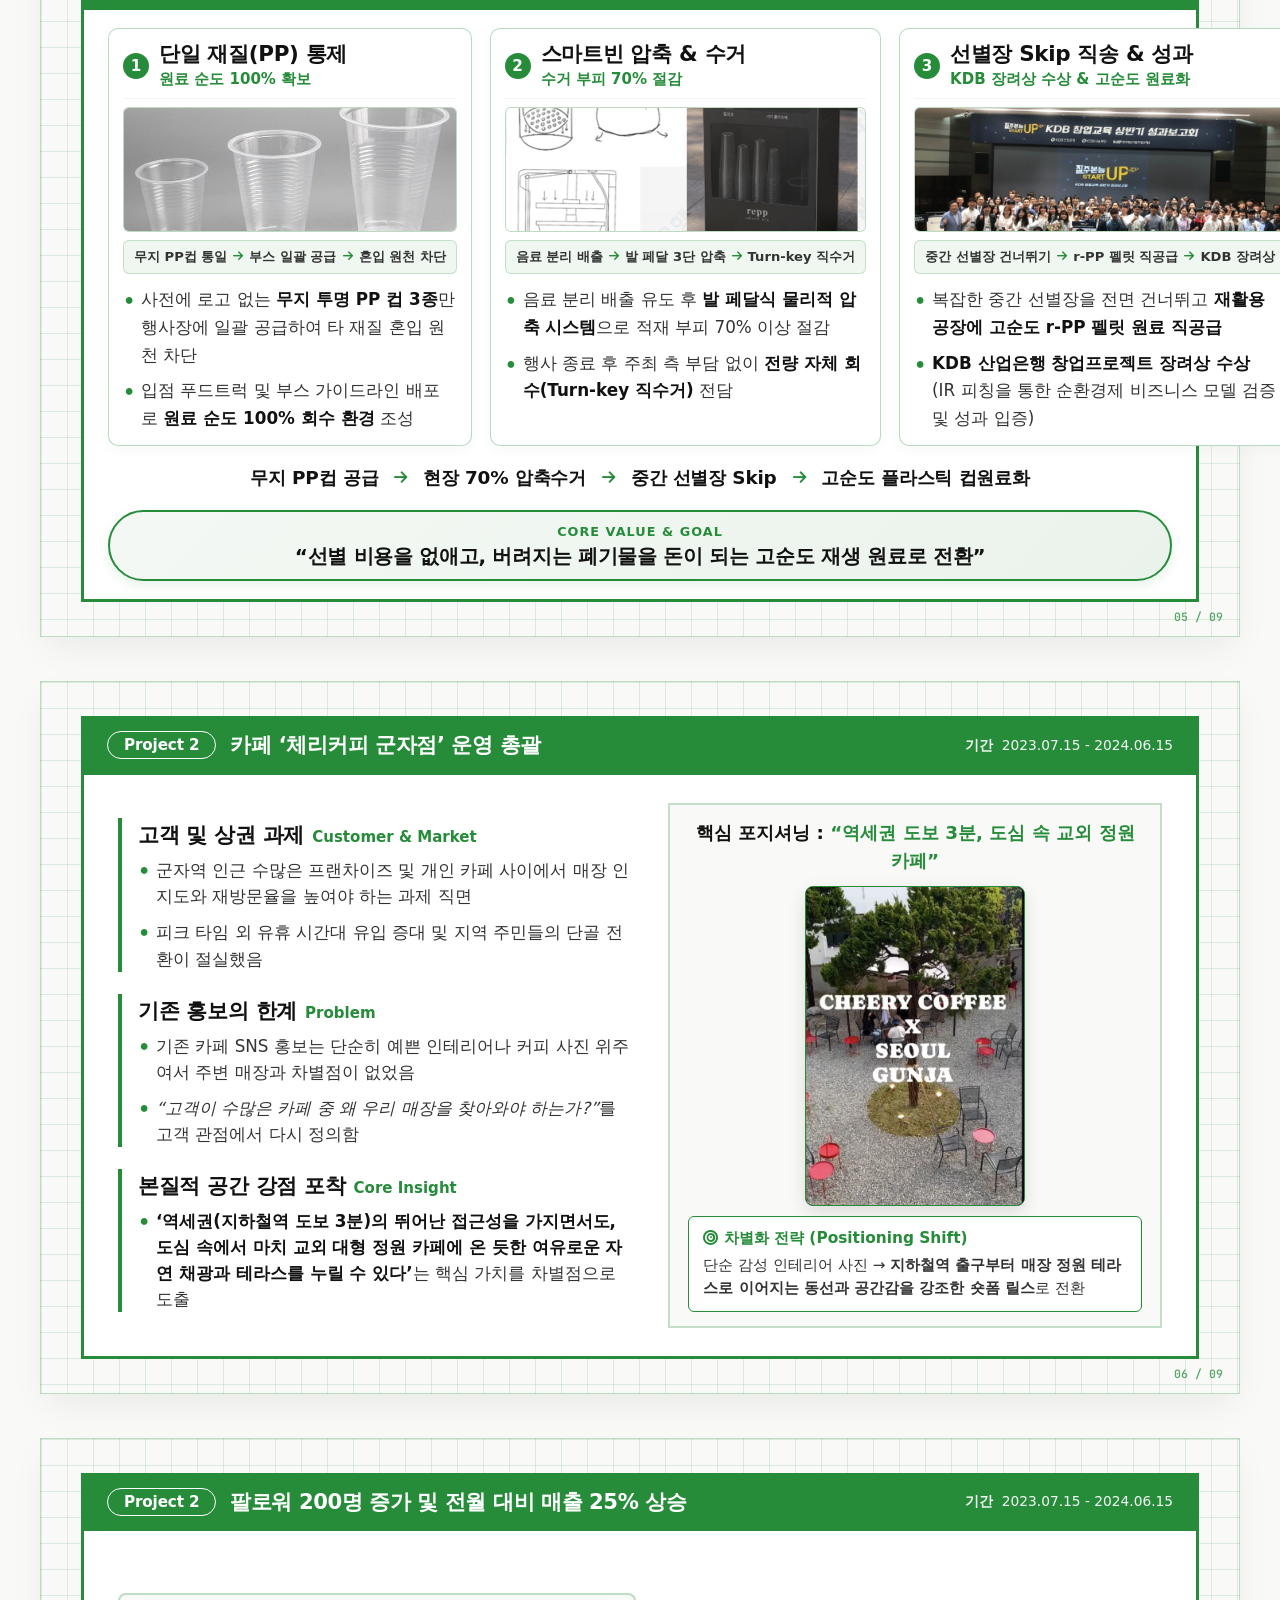
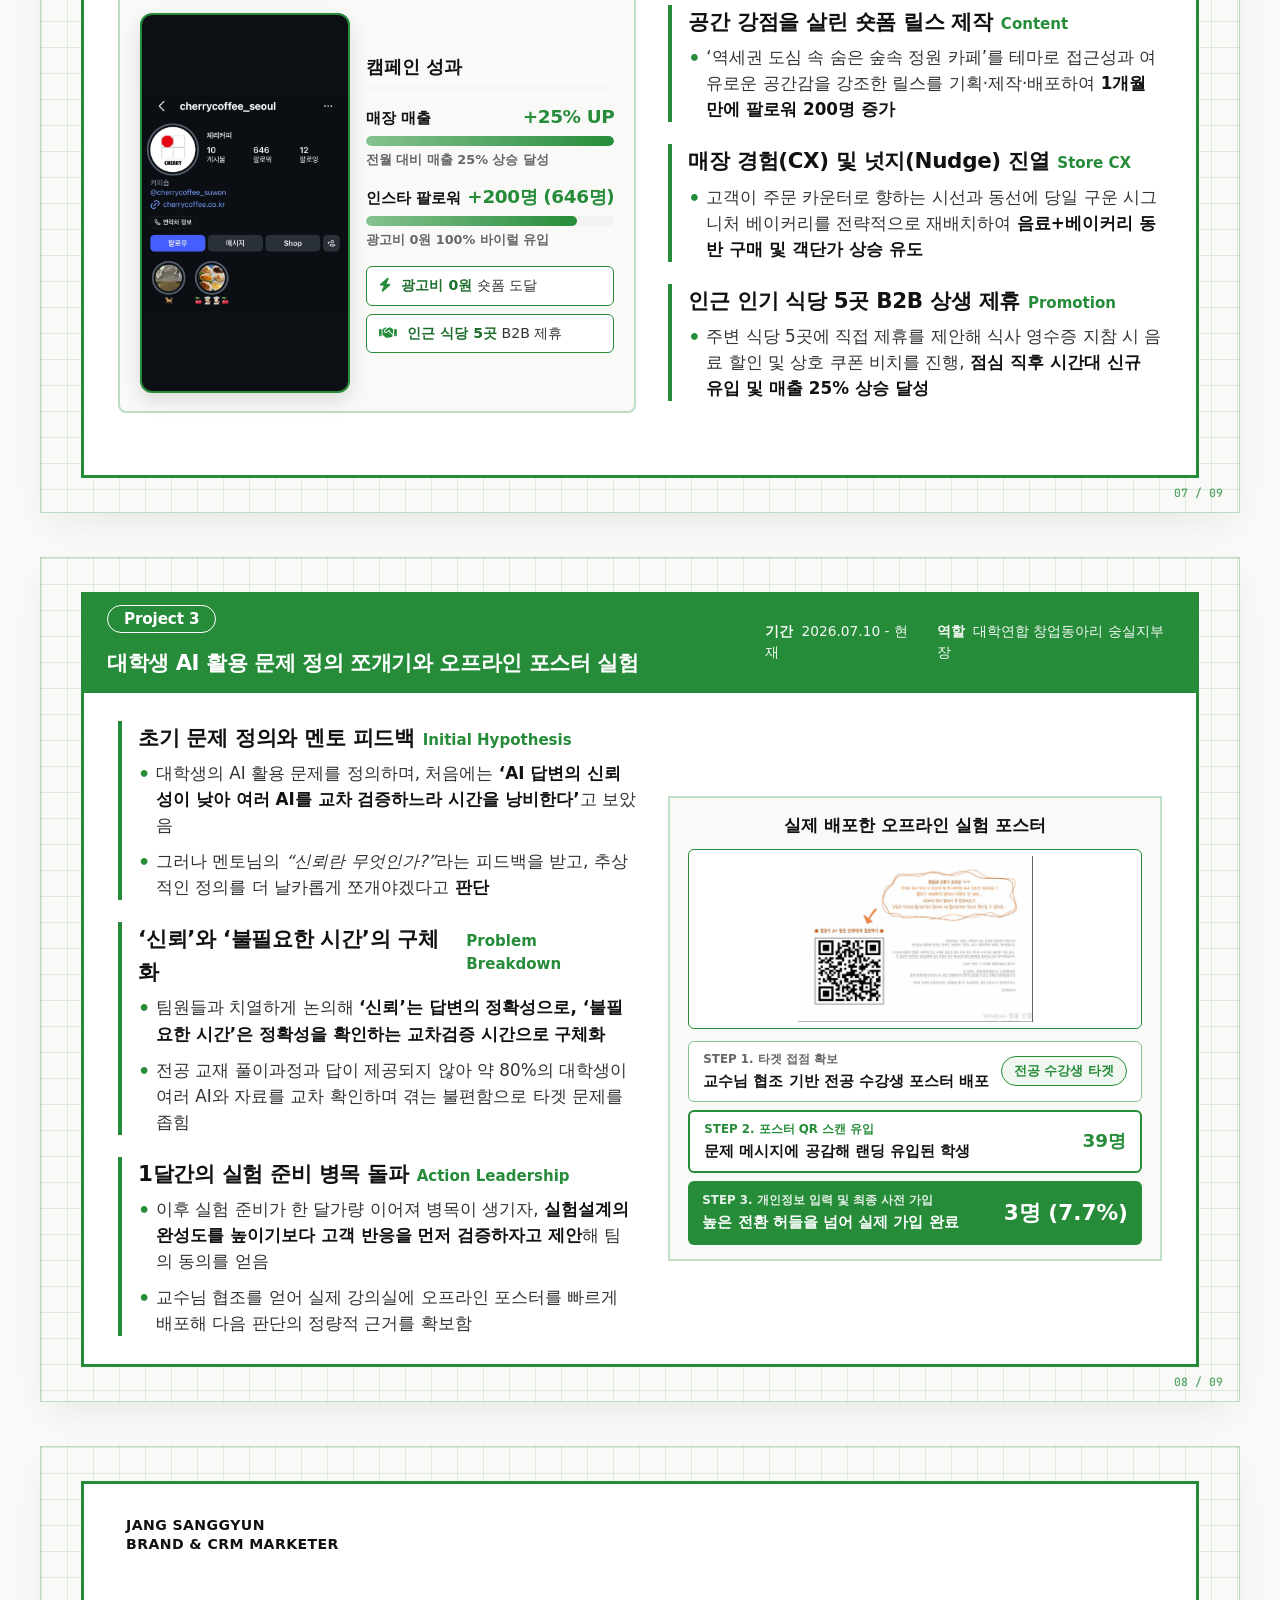
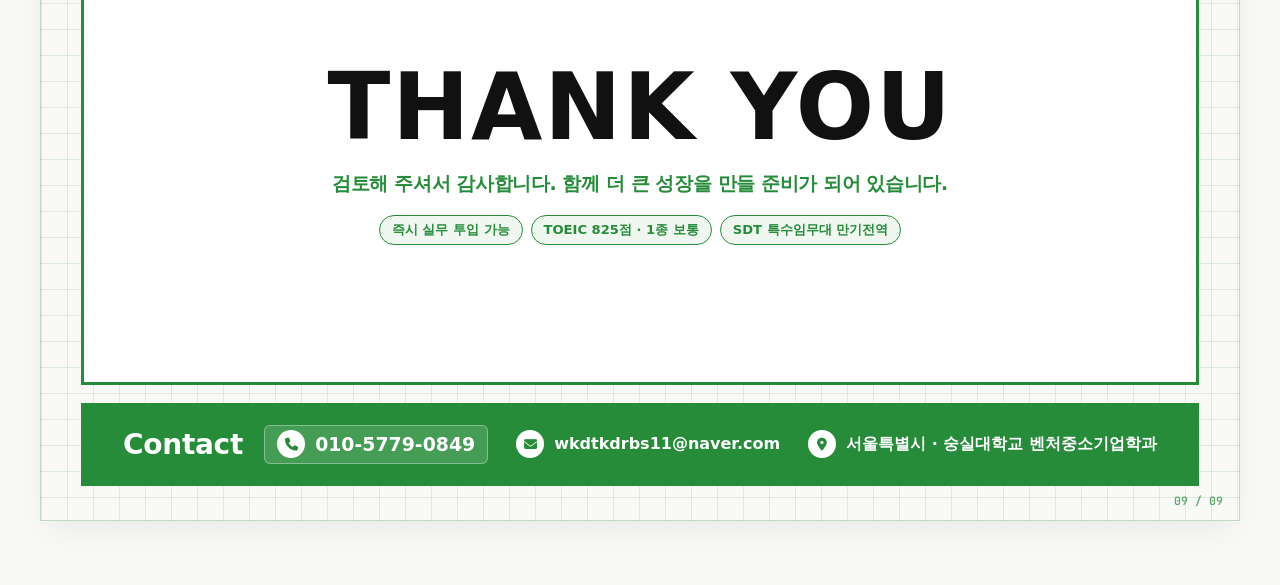
==== commit 7f5d6f98: "Remove Story 3 slide & index entry, rebalance INDEX to Project 1,2,3 with enlarged typography, renum" ====
--- a/index.html
+++ b/index.html
@@ -35,8 +35,7 @@
       <a href="#slide-4" class="nav-link" data-slide="3">Project 1 (스마트빈)</a>
       <a href="#slide-6" class="nav-link" data-slide="5">Project 2 (체리커피)</a>
       <a href="#slide-8" class="nav-link" data-slide="7">Project 3 (AI MVP)</a>
-      <a href="#slide-9" class="nav-link" data-slide="8">Story 3</a>
-      <a href="#slide-10" class="nav-link" data-slide="9">Contact</a>
+      <a href="#slide-9" class="nav-link" data-slide="8">Contact</a>
     </nav>
 
     <div class="control-actions">
@@ -55,7 +54,7 @@
     </div>
   </header>
 
-  <!-- Main Portfolio Deck (10 Template Sheets) -->
+  <!-- Main Portfolio Deck (9 Template Sheets) -->
   <main class="portfolio-deck" id="portfolioDeck">
 
     <!-- ==================================================================
@@ -82,7 +81,7 @@
           <span style="font-size: 1.25rem; font-weight: 800; color: #111111; letter-spacing: -0.01em;">Jang, sang-gyun</span>
         </div>
       </div>
-      <span class="sheet-page-num">01 / 10</span>
+      <span class="sheet-page-num">01 / 09</span>
     </section>
 
     <!-- ==================================================================
@@ -204,7 +203,7 @@
           </div>
         </div>
       </div>
-      <span class="sheet-page-num">02 / 10</span>
+      <span class="sheet-page-num">02 / 09</span>
     </section>
 
     <!-- ==================================================================
@@ -232,7 +231,7 @@
             <span class="index-pill">Project 2</span>
             <div class="index-entry-text">
               <h3>카페 ‘체리커피 군자점’ 운영 총괄</h3>
-              <p>차별화 릴스 소구점(위치 강조) 발굴, 매장 넛지 효과 적용 및 인근 식당 5곳 B2B 제휴로 매출 25% 상승</p>
+              <p>차별화 릴스(위치 강조) 기획·제작, 매장 넛지 효과 적용 및 인근 식당 5곳 B2B 제휴로 매출 25% 상승 달성</p>
             </div>
           </a>
 
@@ -243,17 +242,9 @@
               <p>‘AI 답변의 불필요한 교차검증 시간’으로 문제 쪼개기 및 오프라인 포스터 MVP로 사전 가입 전환율 7.7% 달성</p>
             </div>
           </a>
-
-          <a href="#slide-9" class="index-entry" data-target-slide="8">
-            <span class="index-pill">Story 3</span>
-            <div class="index-entry-text">
-              <h3>마케터 장상균의 3가지 이야기 (Philosophy &amp; Attitude)</h3>
-              <p>F&amp;B와 마케팅에 빠진 계기 · 본질을 파고드는 가설 검증 · 남들이 꺼리는 현장에 뛰어드는 협업 역량</p>
-            </div>
-          </a>
-        </div>
-      </div>
-      <span class="sheet-page-num">03 / 10</span>
+        </div>
+      </div>
+      <span class="sheet-page-num">03 / 09</span>
     </section>
 
     <!-- ==================================================================
@@ -321,7 +312,7 @@
           </div>
         </div>
       </div>
-      <span class="sheet-page-num">04 / 10</span>
+      <span class="sheet-page-num">04 / 09</span>
     </section>
 
     <!-- ==================================================================
@@ -438,7 +429,7 @@
         </div>
 
       </div>
-      <span class="sheet-page-num">05 / 10</span>
+      <span class="sheet-page-num">05 / 09</span>
     </section>
 
     <!-- ==================================================================
@@ -511,7 +502,7 @@
           </div>
         </div>
       </div>
-      <span class="sheet-page-num">06 / 10</span>
+      <span class="sheet-page-num">06 / 09</span>
     </section>
 
     <!-- ==================================================================
@@ -611,7 +602,7 @@
           </div>
         </div>
       </div>
-      <span class="sheet-page-num">07 / 10</span>
+      <span class="sheet-page-num">07 / 09</span>
     </section>
 
     <!-- ==================================================================
@@ -705,77 +696,13 @@
           </div>
         </div>
       </div>
-      <span class="sheet-page-num">08 / 10</span>
-    </section>
-
-    <!-- ==================================================================
-         SLIDE 09 : Story 3 (마케터 장상균의 3가지 이야기)
+      <span class="sheet-page-num">08 / 09</span>
+    </section>
+
+    <!-- ==================================================================
+         SLIDE 09 : THANK YOU & CONTACT
          ================================================================== -->
     <section class="template-sheet" id="slide-9" data-index="8">
-      <div class="green-top-bar">
-        <div class="bar-left">
-          <span class="pill-badge-outline">Story 3</span>
-          <h2 class="bar-title">마케터 장상균의 3가지 이야기</h2>
-        </div>
-        <div class="bar-brand-right">
-          JANG SANGGYUN<br>PHILOSOPHY
-        </div>
-      </div>
-
-      <div class="green-frame-box">
-        <div class="story-template-layout">
-          <!-- Left Gray Summary Panel (Matches Page 10 & 11 of PDF Template) -->
-          <aside class="story-left-gray">
-            <div>
-              <span class="cover-chip" style="margin-bottom: 12px; display: inline-block;">WORK ETHIC</span>
-              <h3 class="story-left-title">본질을 묻고,<br>현장과 데이터로<br>답합니다</h3>
-              <p class="story-left-desc">
-                눈앞의 현상에 머무르지 않고 고객이 행동하는 진짜 이유를 파고들며, 탁상공론 대신 빠른 실험과 현장 협업으로 실질적인 비즈니스 임팩트를 만듭니다.
-              </p>
-            </div>
-          </aside>
-
-          <!-- Right 3 Numbered Story Cards -->
-          <div class="story-right-list">
-            <article class="story-row-card">
-              <div class="story-icon-box">01</div>
-              <div>
-                <h4 class="story-row-title">1. F&amp;B와 마케팅에 빠져들게 된 계기</h4>
-                <p class="story-row-body">
-                  1년간 카페를 총괄 운영하며 <strong>마케팅의 작은 디테일 하나가 실제 매장의 매출 곡선을 바꾼다</strong>는 사실을 체감했습니다. 베이커리 진열에 넛지(Nudge) 효과를 적용하고 동선을 재배치해 매장 경험(CX)을 최적화했으며, 주변 매장과 똑같은 인테리어 사진 대신 <strong>‘지하철역과 가까우면서도 교외 대형 카페처럼 여유로운 분위기를 즐길 수 있다’</strong>는 역세권 정원 강점을 잡아 릴스를 제작해 <strong>1달 만에 팔로워 200명 증가, 매장 매출 25% 상승</strong>을 이끌어냈습니다.
-                </p>
-              </div>
-            </article>
-
-            <article class="story-row-card">
-              <div class="story-icon-box">02</div>
-              <div>
-                <h4 class="story-row-title">2. 본질을 파고드는 집요함과 적시 가설 검증</h4>
-                <p class="story-row-body">
-                  제 강점은 문제의 본질을 파악하고 실행으로 옮기는 추진력입니다. 연합동아리 창업 프로젝트에서 대학생의 AI 활용 문제를 정의할 때, 멘토님의 <em>“신뢰란 무엇인가”</em>라는 피드백을 계기로 <strong>‘신뢰’는 답변의 정확성, ‘불필요한 시간’은 정확성을 확인하는 교차검증 시간</strong>으로 구체화했습니다. 실험 준비가 한 달가량 길어지자 완성도를 높이기보다 고객 반응을 먼저 검증하자고 제안해 교수님을 통한 포스터 실험으로 <strong>39명 중 3명 가입(7.7% 전환율)</strong>을 확인하며 다음 판단의 근거를 만들었습니다.
-                </p>
-              </div>
-            </article>
-
-            <article class="story-row-card">
-              <div class="story-icon-box">03</div>
-              <div>
-                <h4 class="story-row-title">3. 남들이 꺼리는 현장에 뛰어드는 협업 역량</h4>
-                <p class="story-row-body">
-                  스마트빈 프로젝트 초기, 열악한 환경 탓에 누구나 꺼리던 <strong>재활용 선별장 방문 인터뷰(총 45건)에 먼저 나서 작업자분들의 목소리를 확보</strong>했습니다. 현장에서 <em>‘단순 압축 시 플라스틱 재질(PET/PP)이 섞여 재활용 가치가 0원이 된다’</em>는 치명적 병목을 발견해 팀과 투명하게 공유했고, 팀은 <strong>‘무지 PP컵 공급 + 압축 수거 + 재생 원료 직공급’의 순환경제 밸류체인으로 피벗하여 KDB 창업프로젝트 장려상</strong>을 수상했습니다.
-                </p>
-              </div>
-            </article>
-          </div>
-        </div>
-      </div>
-      <span class="sheet-page-num">09 / 10</span>
-    </section>
-
-    <!-- ==================================================================
-         SLIDE 10 : THANK YOU & CONTACT
-         ================================================================== -->
-    <section class="template-sheet" id="slide-10" data-index="9">
       <div class="cover-upper-box">
         <div class="cover-top-meta">
           JANG SANGGYUN<br>
@@ -810,7 +737,7 @@
           </span>
         </div>
       </div>
-      <span class="sheet-page-num">10 / 10</span>
+      <span class="sheet-page-num">09 / 09</span>
     </section>
 
   </main>
@@ -818,7 +745,7 @@
   <!-- Slide Deck Bottom Navigation Bar (Visible in 16:9 Presentation Mode) -->
   <div class="deck-nav-bar" id="deckNavBar">
     <button type="button" class="deck-nav-btn" id="prevSlideBtn"><i class="fa-solid fa-chevron-left"></i> 이전</button>
-    <span class="deck-progress-text" id="slideProgressText">01 / 10</span>
+    <span class="deck-progress-text" id="slideProgressText">01 / 09</span>
     <button type="button" class="deck-nav-btn" id="nextSlideBtn">다음 <i class="fa-solid fa-chevron-right"></i></button>
   </div>
 
--- a/style.css
+++ b/style.css
@@ -734,44 +734,44 @@
 
 .index-entry {
   display: flex;
-  align-items: flex-start;
-  gap: 18px;
-  padding: 14px 18px;
+  align-items: center;
+  gap: 22px;
+  padding: 22px 26px;
   border-radius: 12px;
-  background: rgba(255, 255, 255, 0.06);
-  border: 1px solid rgba(255, 255, 255, 0.18);
+  background: rgba(255, 255, 255, 0.08);
+  border: 1.5px solid rgba(255, 255, 255, 0.22);
   transition: all 0.18s ease;
   cursor: pointer;
 }
 
 .index-entry:hover {
-  background: rgba(255, 255, 255, 0.16);
+  background: rgba(255, 255, 255, 0.18);
   transform: translateX(6px);
 }
 
 .index-pill {
   flex-shrink: 0;
-  padding: 6px 18px;
+  padding: 8px 22px;
   border: 2px solid #ffffff;
   border-radius: 999px;
-  font-size: 0.95rem;
+  font-size: 1.05rem;
   font-weight: 800;
   color: #ffffff;
 }
 
 .index-entry-text h3 {
-  font-size: 1.25rem;
+  font-size: 1.38rem;
   font-weight: 900;
   letter-spacing: -0.015em;
-  line-height: 1.3;
+  line-height: 1.35;
   margin-bottom: 6px;
   color: #ffffff;
 }
 
 .index-entry-text p {
-  font-size: 0.88rem;
-  line-height: 1.45;
-  color: rgba(255, 255, 255, 0.9);
+  font-size: 0.98rem;
+  line-height: 1.6;
+  color: rgba(255, 255, 255, 0.92);
 }
 
 /* ==========================================================================
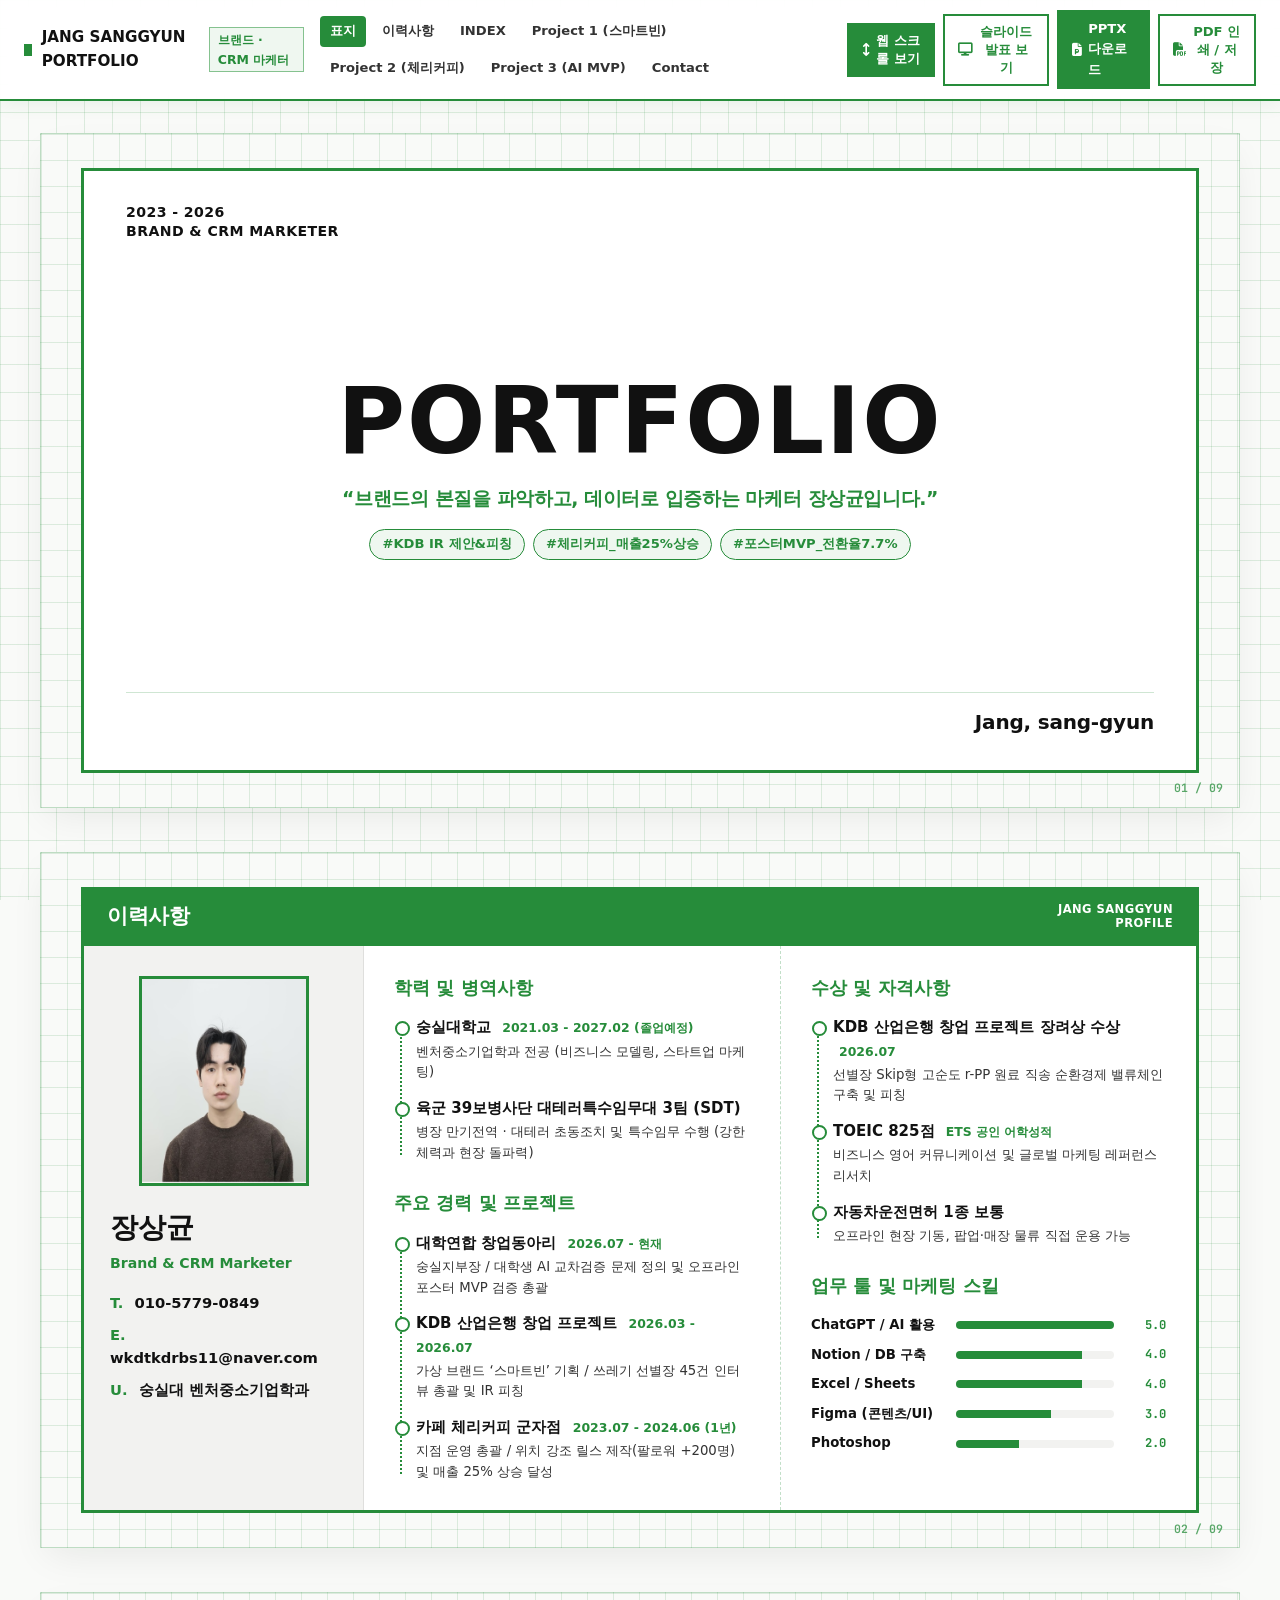
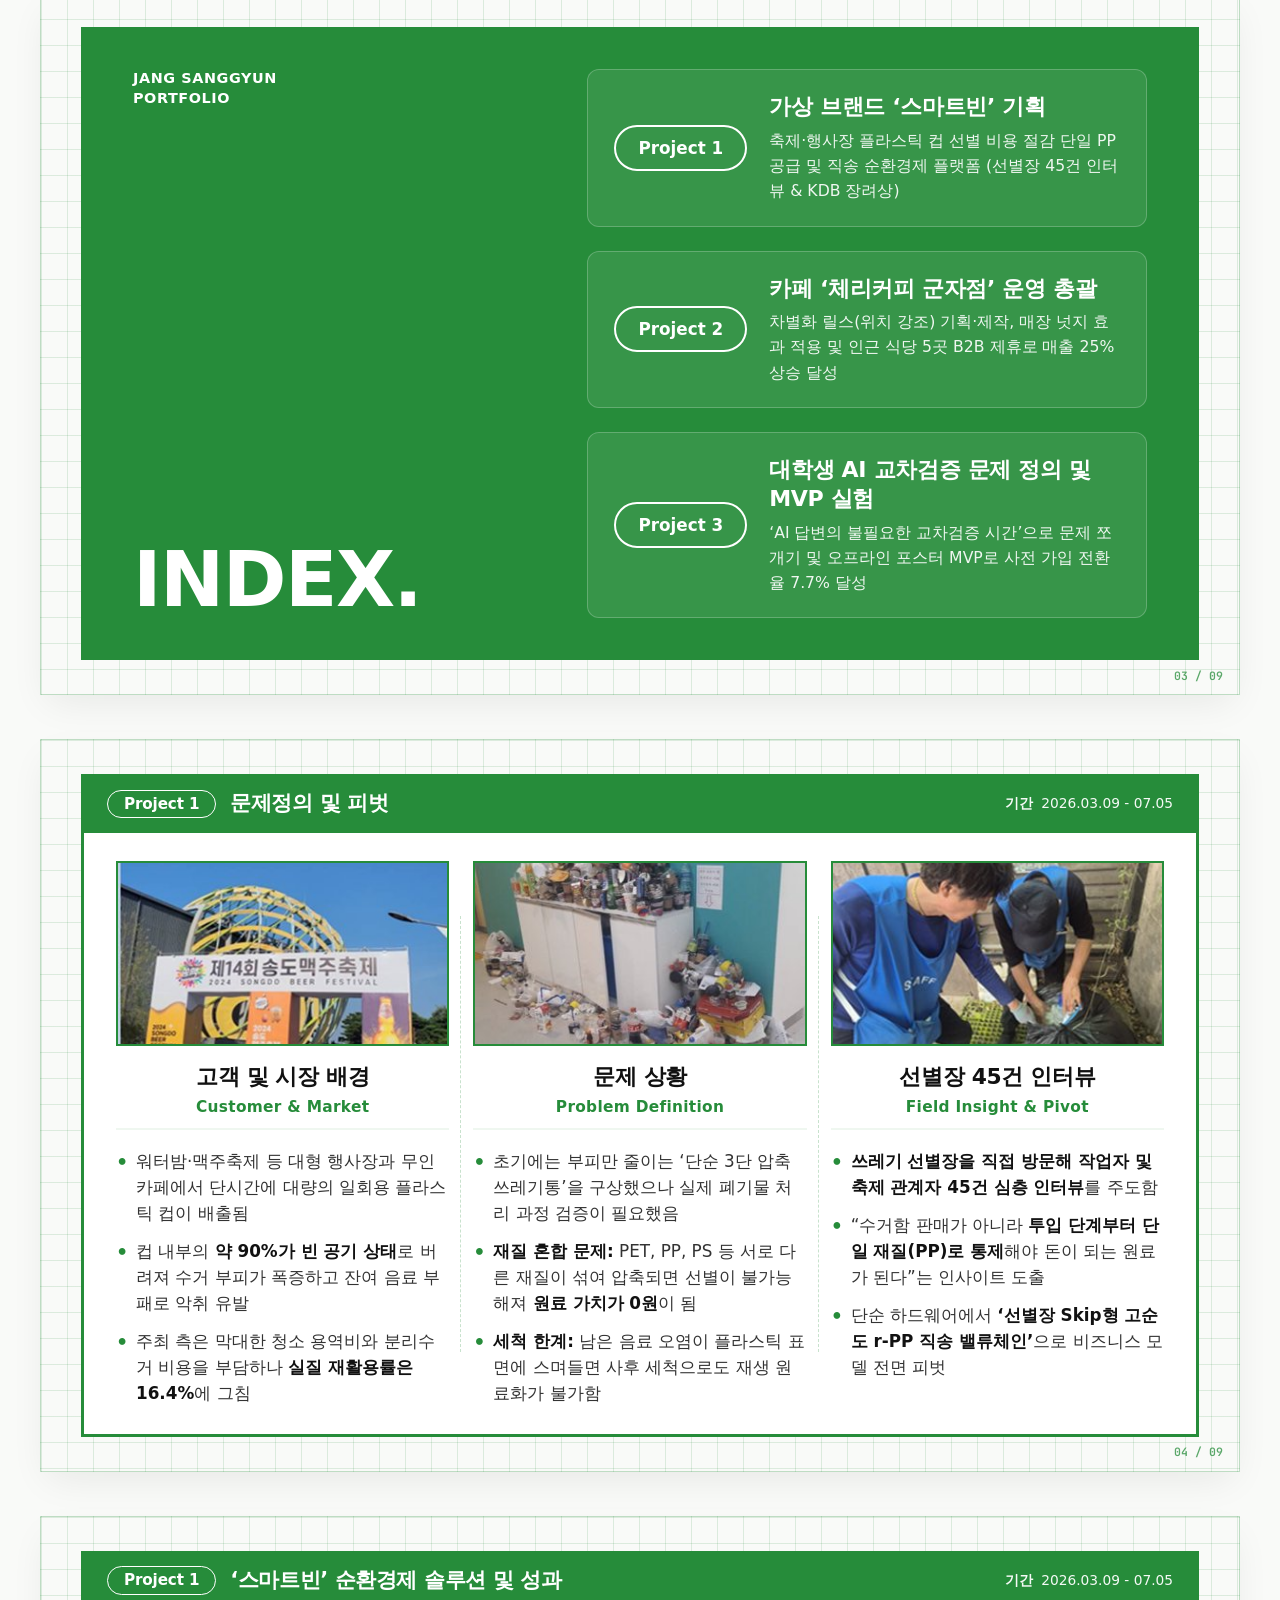
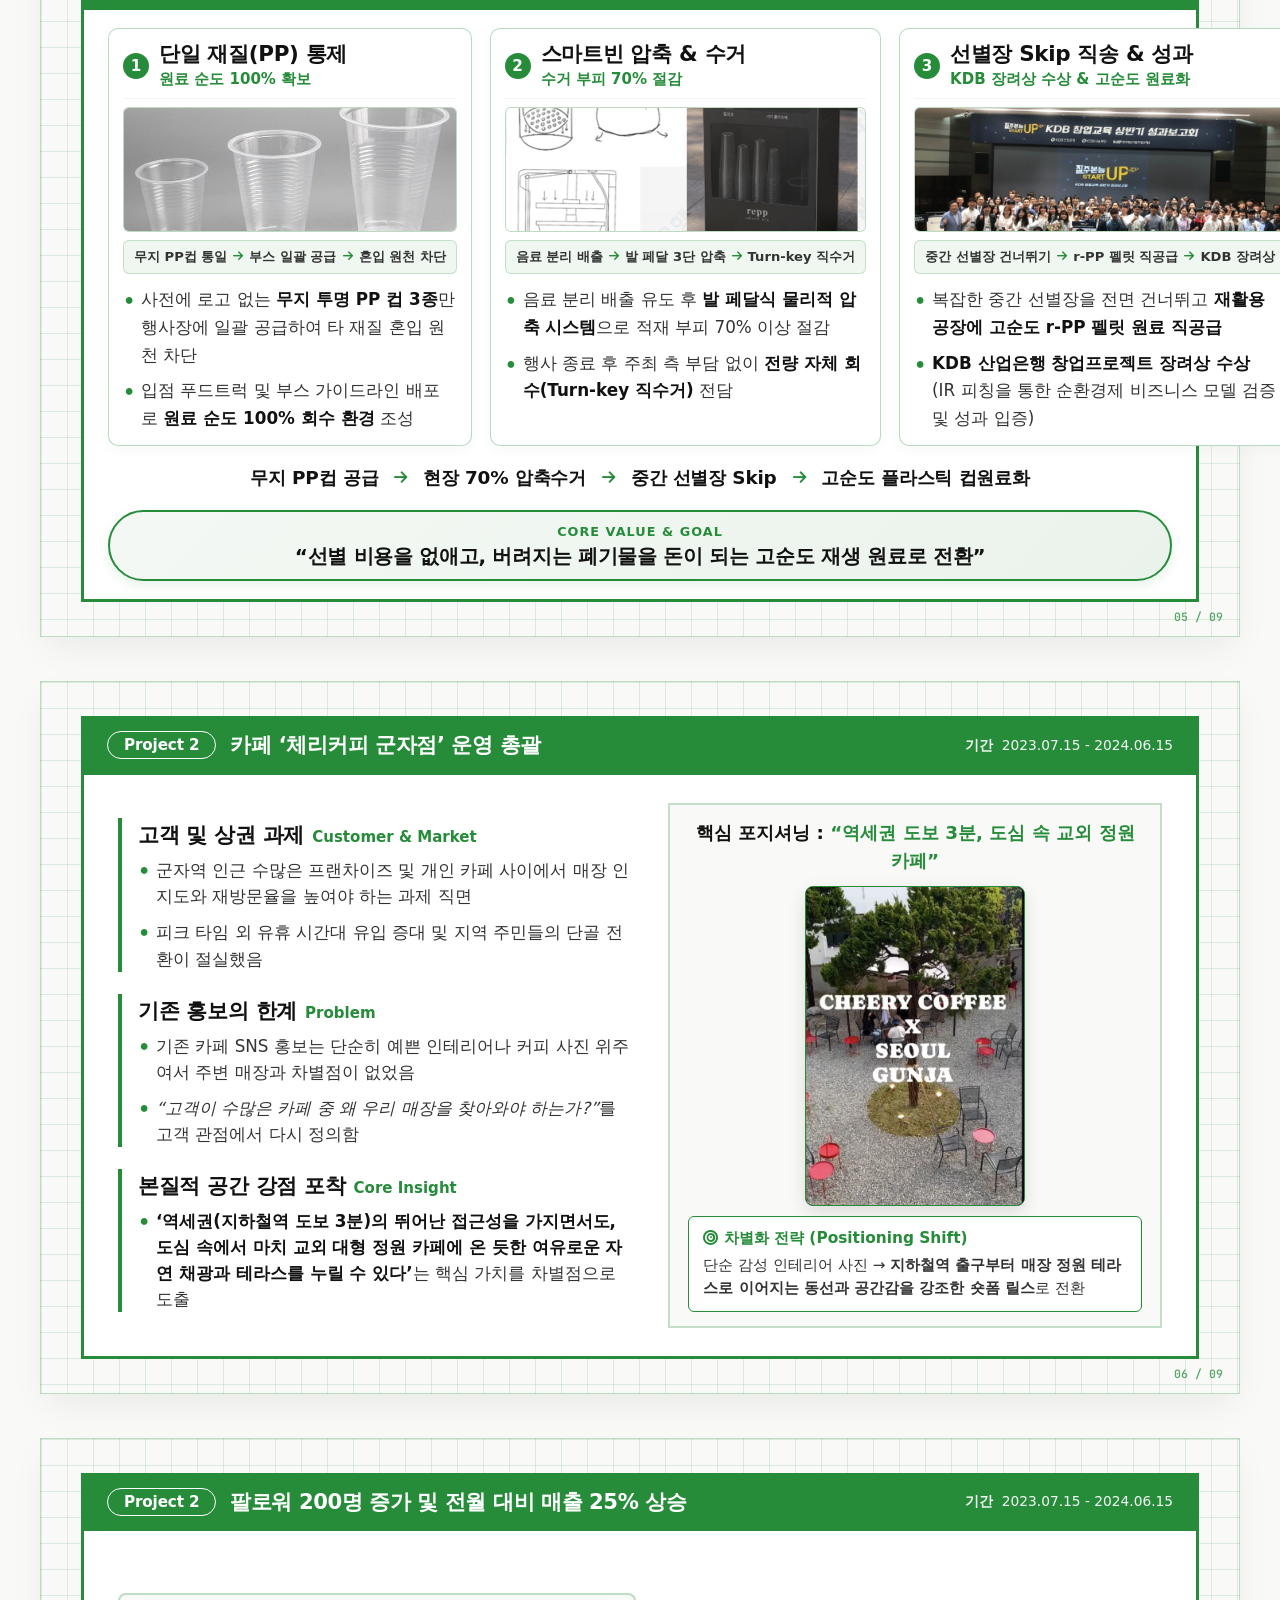
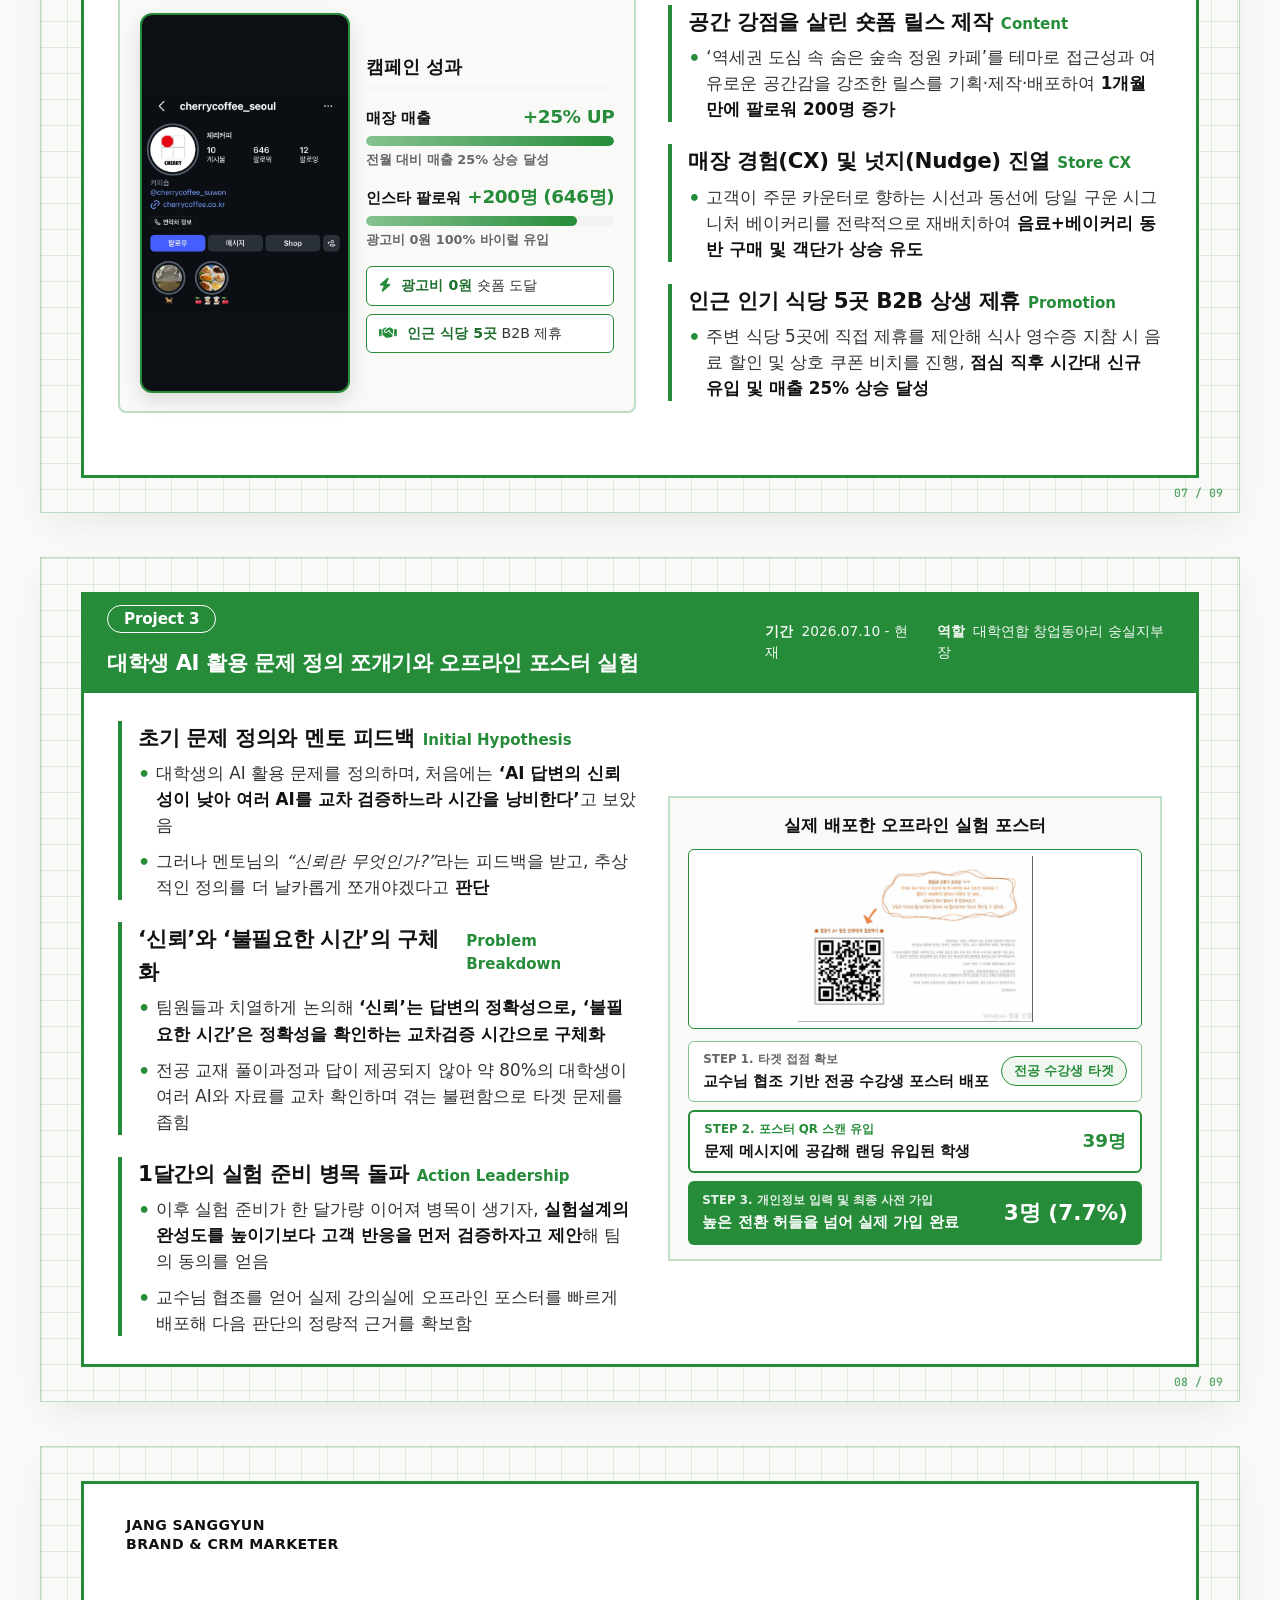
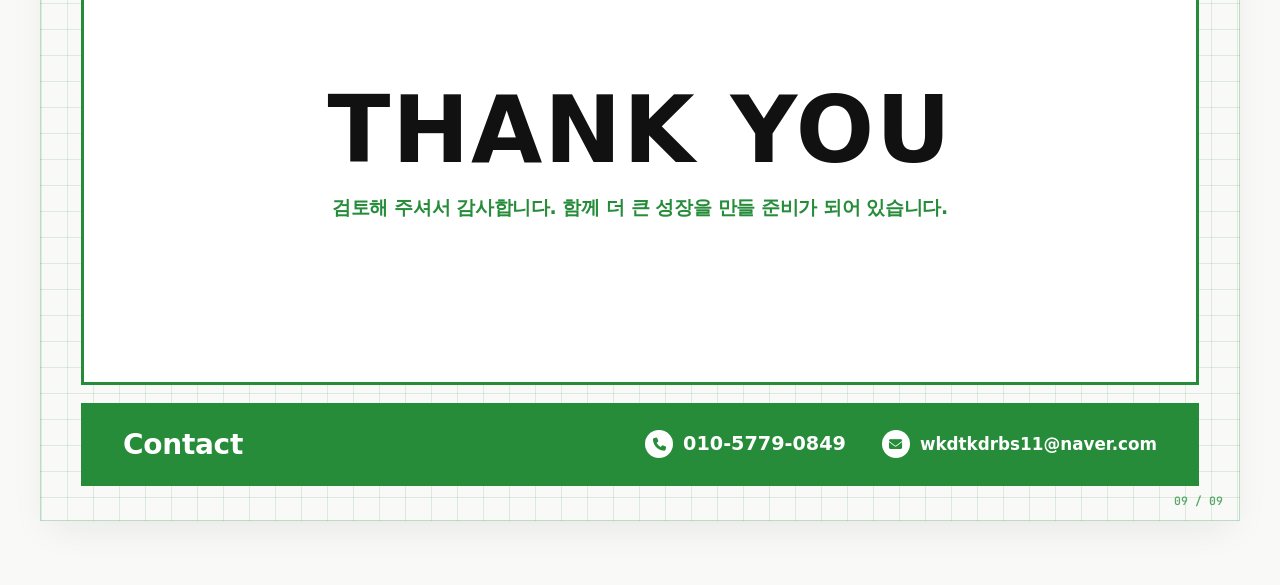
==== commit 36ab33bf: "Refactor Slide 9 Contact: remove sub-chips, remove phone rectangular background, remove university t" ====
--- a/index.html
+++ b/index.html
@@ -712,11 +712,6 @@
         <div class="cover-center-hero">
           <h2 class="cover-giant-title">THANK YOU</h2>
           <p class="cover-subtitle">검토해 주셔서 감사합니다. 함께 더 큰 성장을 만들 준비가 되어 있습니다.</p>
-          <div class="cover-sub-chips">
-            <span class="cover-chip">즉시 실무 투입 가능</span>
-            <span class="cover-chip">TOEIC 825점 · 1종 보통</span>
-            <span class="cover-chip">SDT 특수임무대 만기전역</span>
-          </div>
         </div>
       </div>
 
@@ -731,10 +726,6 @@
             <span class="contact-circle-icon"><i class="fa-solid fa-envelope"></i></span>
             <span>wkdtkdrbs11@naver.com</span>
           </a>
-          <span class="cover-contact-item">
-            <span class="contact-circle-icon"><i class="fa-solid fa-location-dot"></i></span>
-            <span>서울특별시 · 숭실대학교 벤처중소기업학과</span>
-          </span>
         </div>
       </div>
       <span class="sheet-page-num">09 / 09</span>
--- a/style.css
+++ b/style.css
@@ -473,7 +473,8 @@
 .cover-contact-list {
   display: flex;
   align-items: center;
-  gap: 28px;
+  justify-content: flex-end;
+  gap: 36px;
   flex-wrap: wrap;
 }
 
@@ -481,18 +482,15 @@
   display: inline-flex;
   align-items: center;
   gap: 10px;
-  font-size: 1rem;
+  font-size: 1.05rem;
   font-weight: 600;
   color: #ffffff;
 }
 
 .cover-contact-item.phone-enlarged {
-  font-size: 1.18rem; /* +2pt larger as requested */
-  font-weight: 800;
-  background: rgba(255, 255, 255, 0.14);
-  padding: 4px 12px;
-  border-radius: 6px;
-  border: 1px solid rgba(255, 255, 255, 0.35);
+  font-size: 1.2rem;
+  font-weight: 800;
+  color: #ffffff;
 }
 
 .contact-circle-icon {
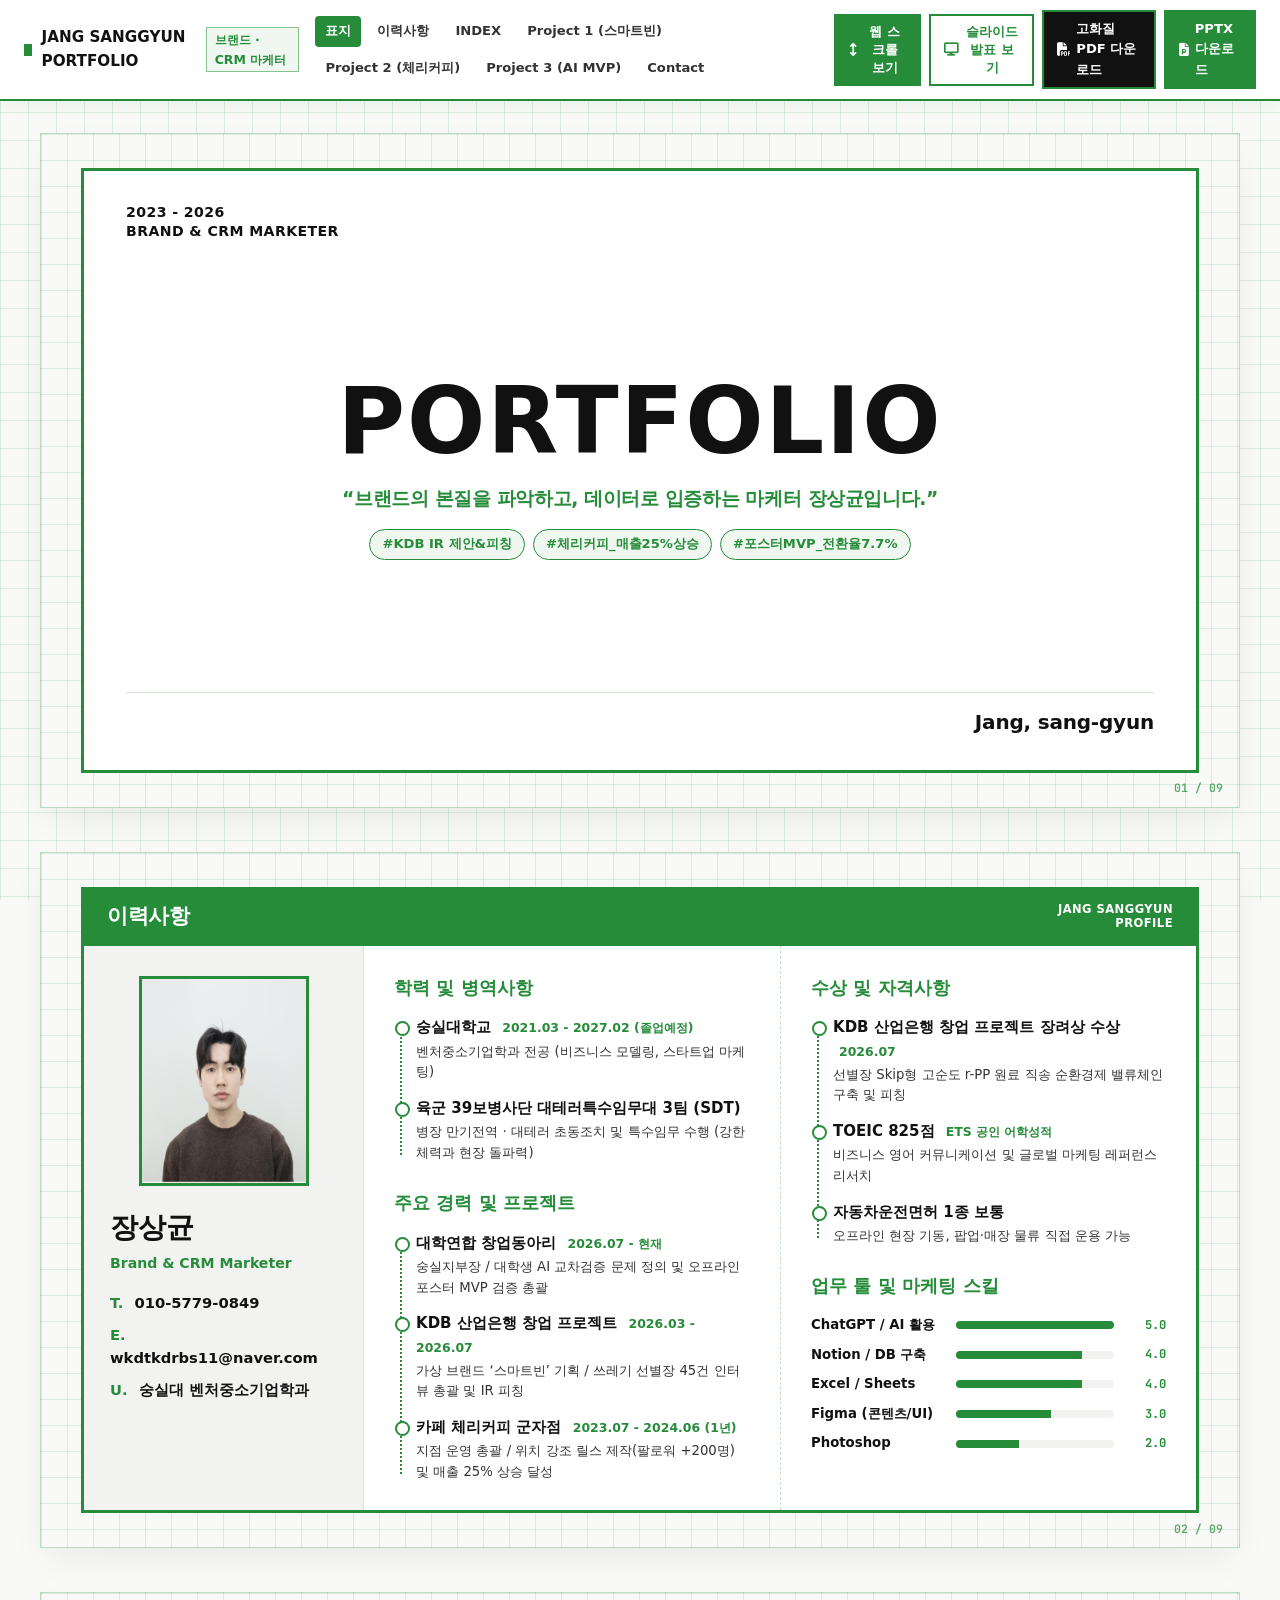
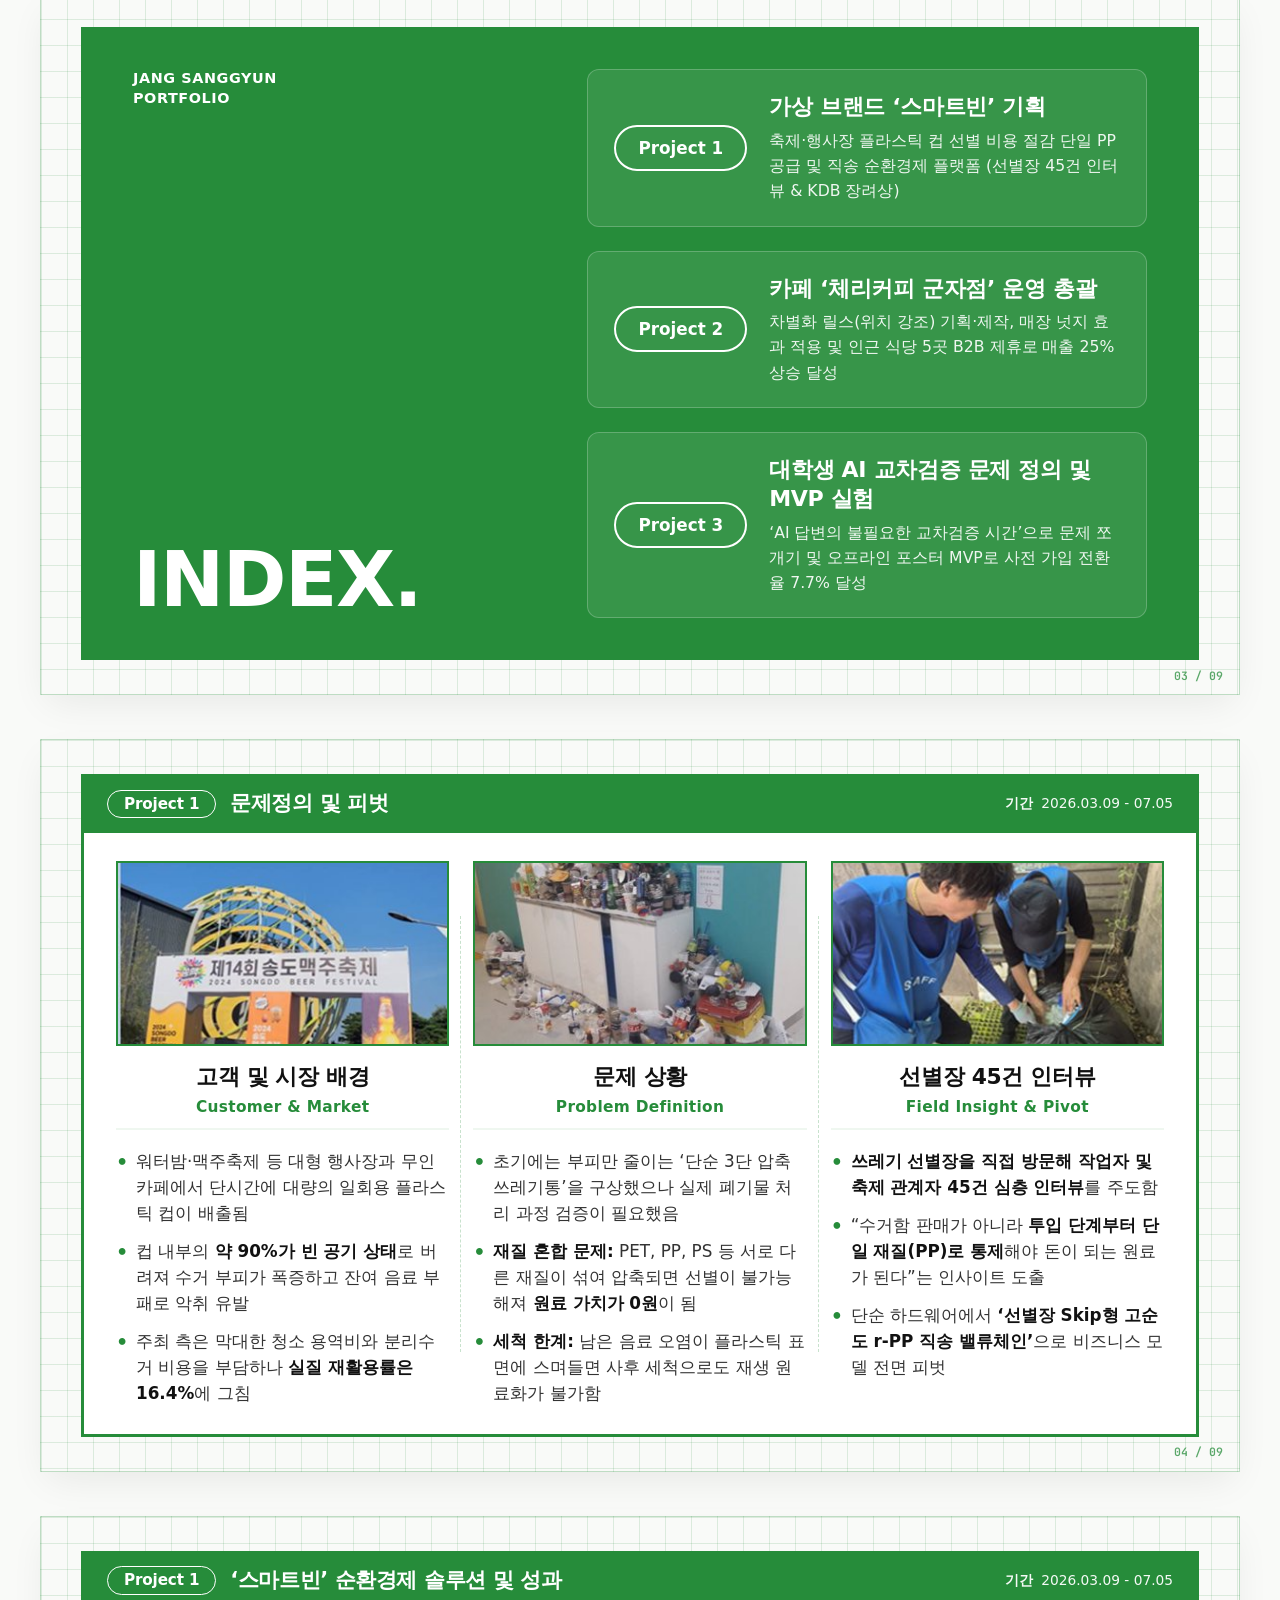
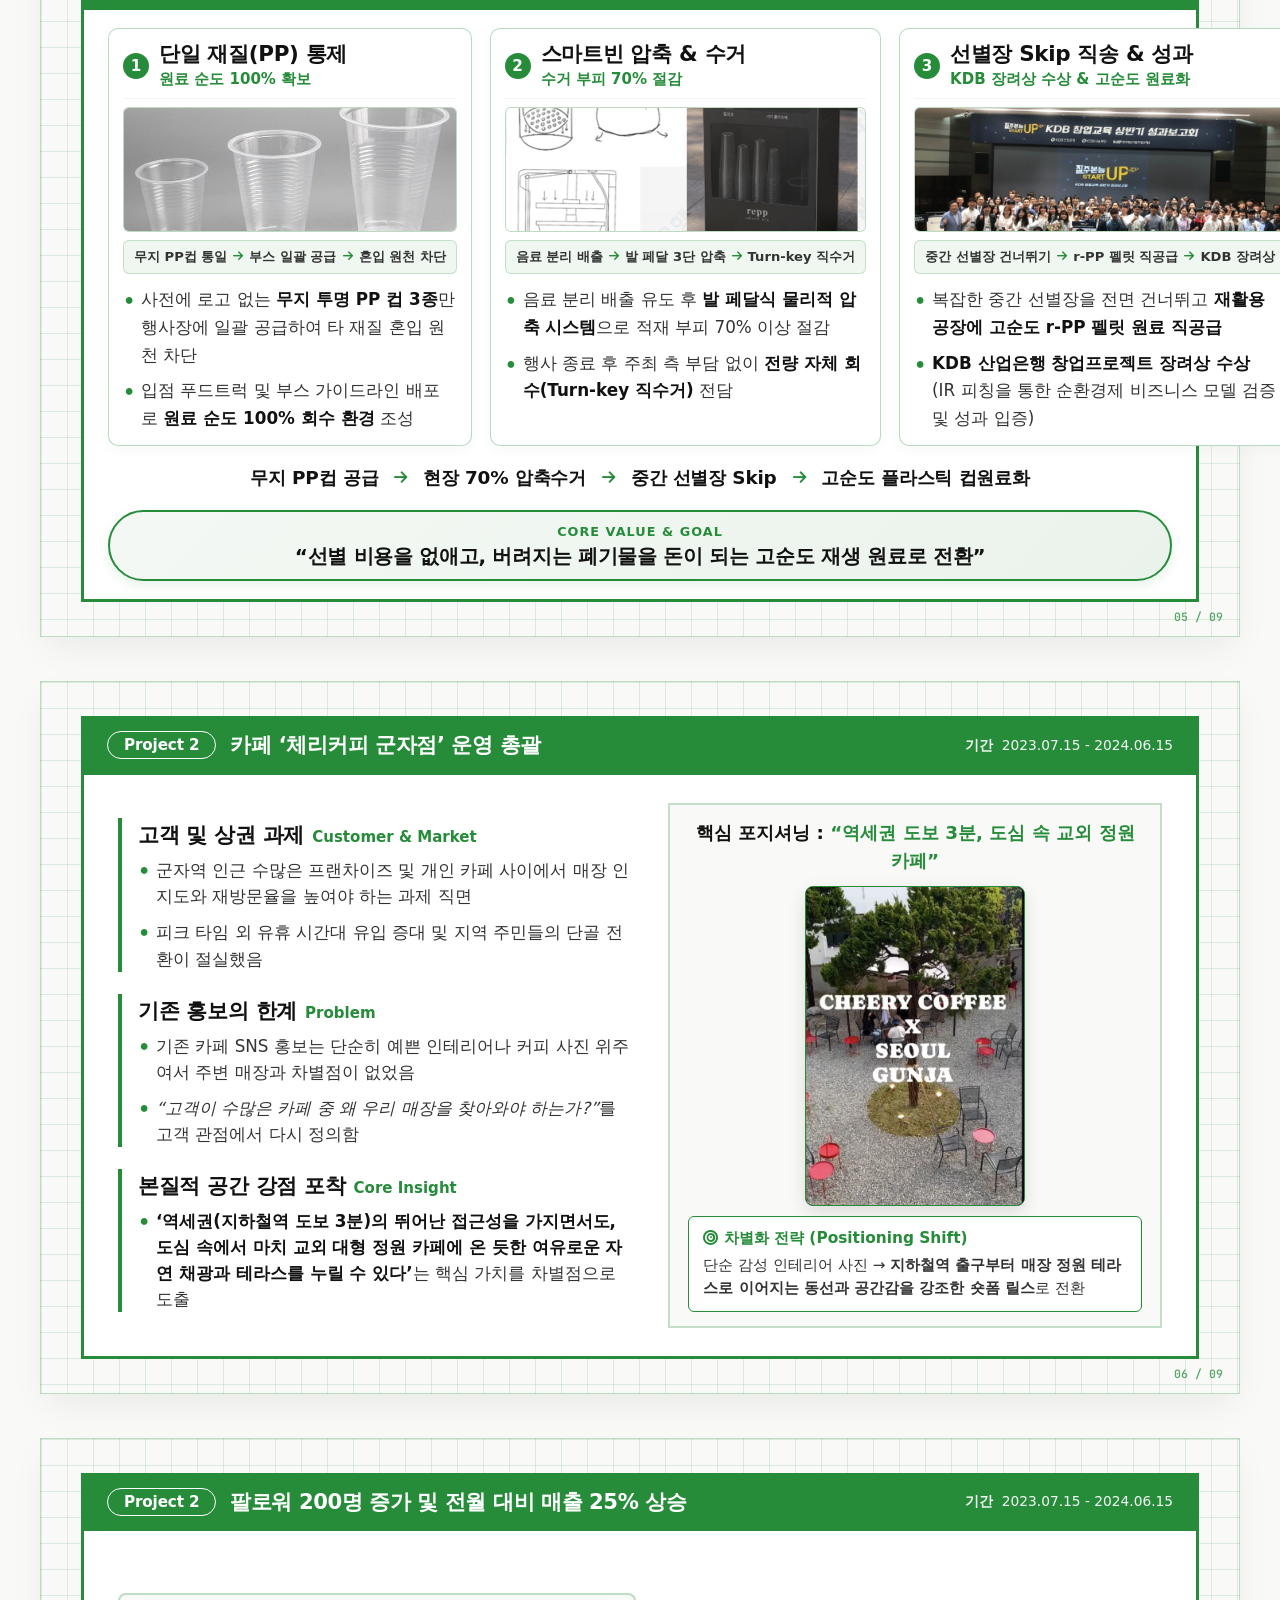
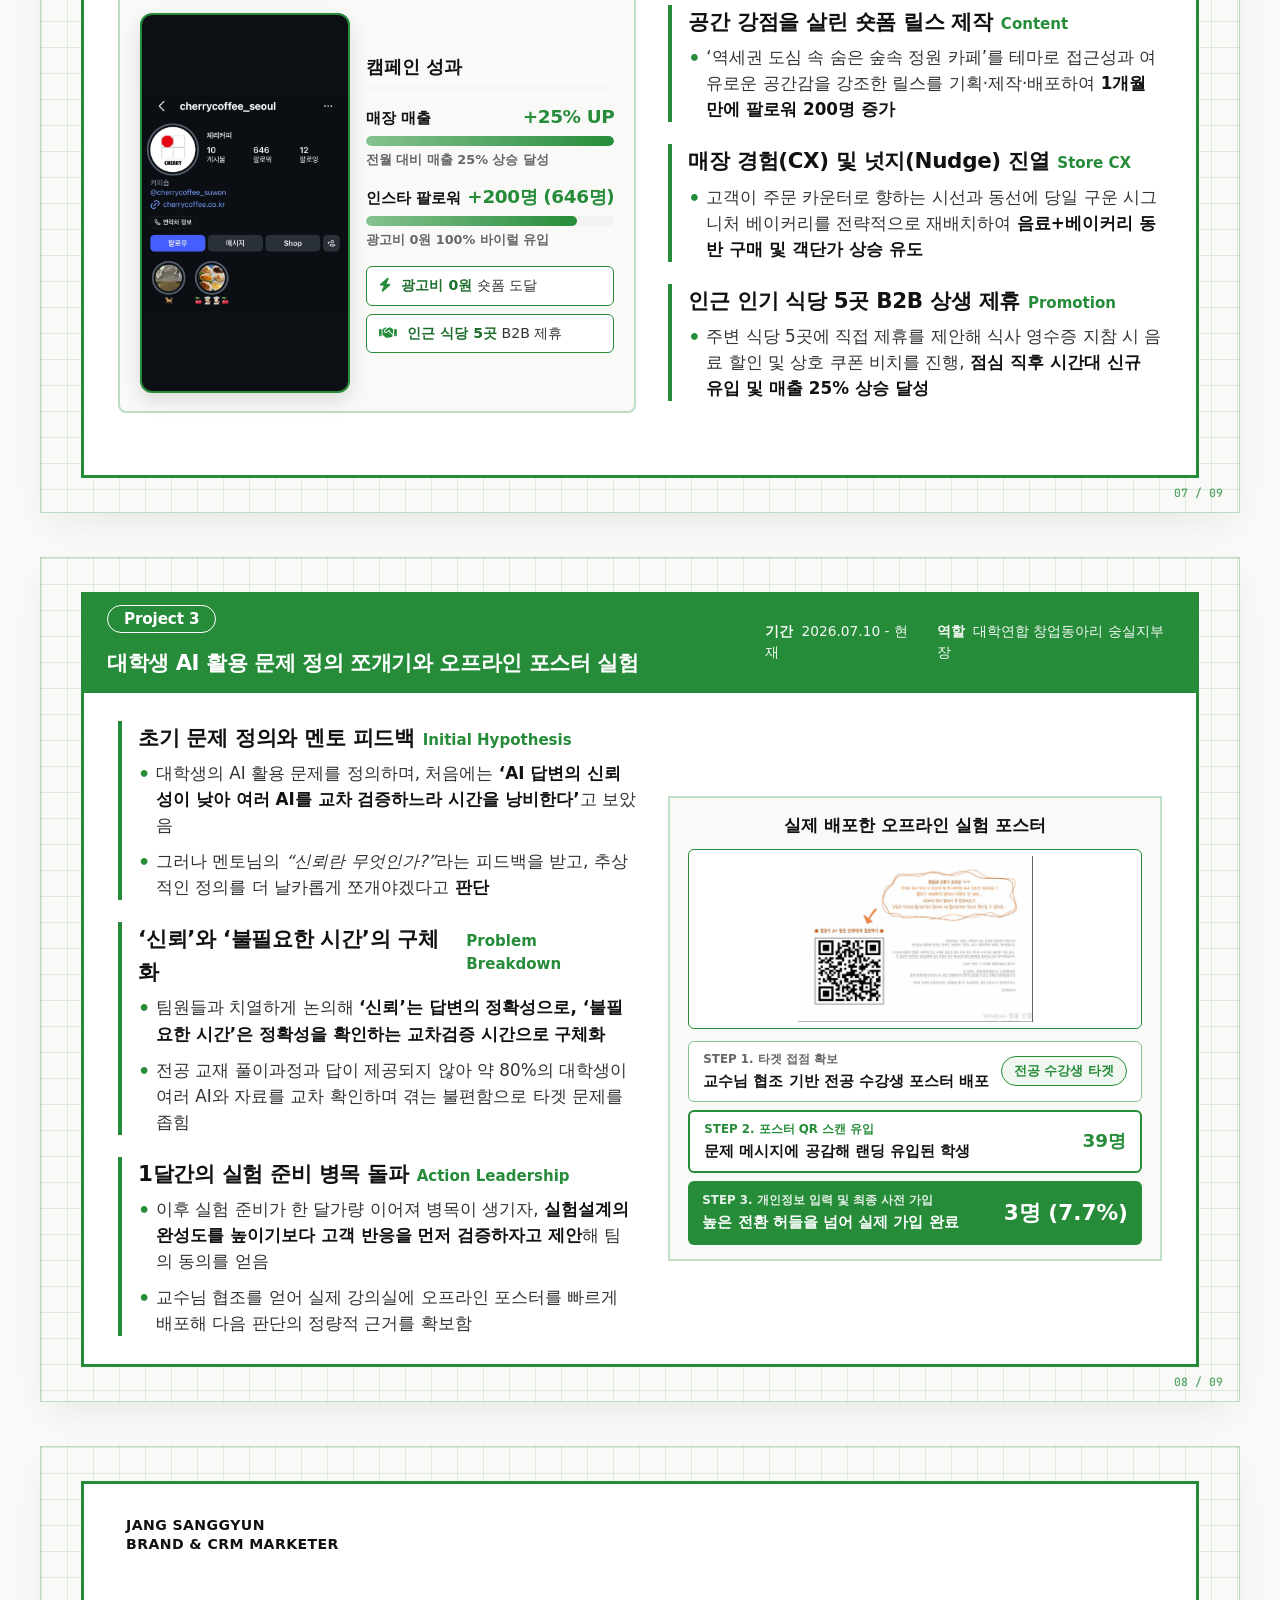
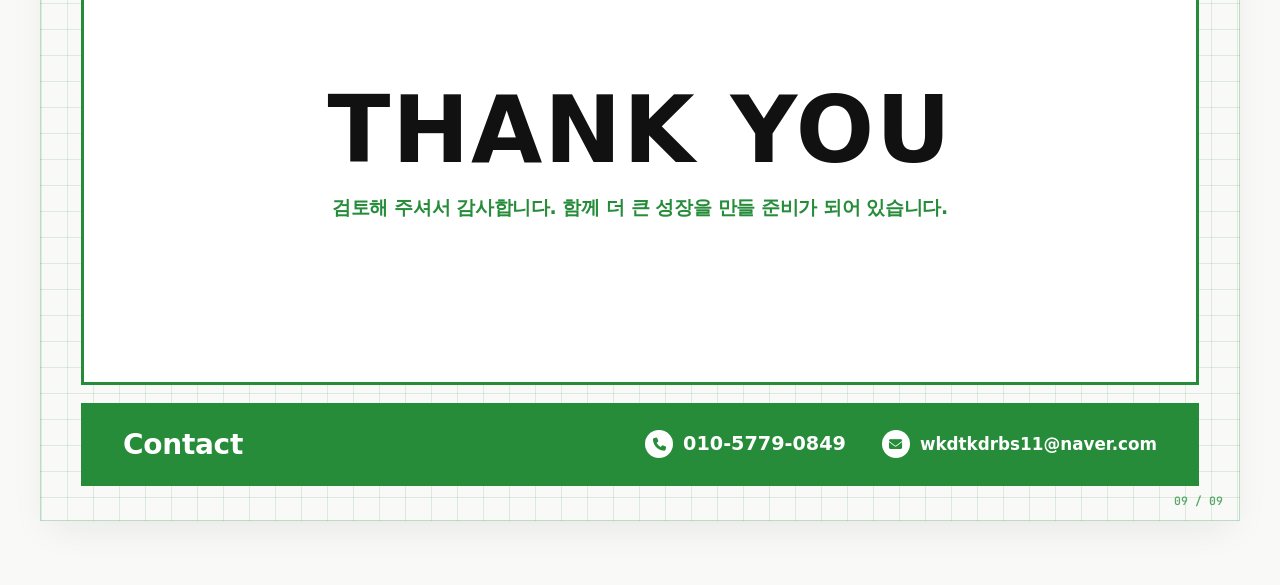
==== commit 69abdb29: "Update download button links and improve print CSS" ====
--- a/index.html
+++ b/index.html
@@ -45,12 +45,12 @@
       <button type="button" class="btn-mode" id="btnDeckMode" title="16:9 슬라이드 발표 모드로 보기">
         <i class="fa-solid fa-display"></i> 슬라이드 발표 보기
       </button>
+      <a href="마케터_장상균_포트폴리오.pdf" download class="btn-action" style="background: #111111; color: #ffffff; text-decoration: none;" title="초고화질 16:9 PDF 다운로드">
+        <i class="fa-solid fa-file-pdf"></i> 고화질 PDF 다운로드
+      </a>
       <a href="마케터_장상균_포트폴리오.pptx" download class="btn-action" style="background: #268C3A; color: #ffffff; text-decoration: none;" title="16:9 PPTX 파일 다운로드">
         <i class="fa-solid fa-file-powerpoint"></i> PPTX 다운로드
       </a>
-      <button type="button" class="btn-action" id="btnPrintPdf" title="A4 가로형 PDF로 저장/인쇄">
-        <i class="fa-solid fa-file-pdf"></i> PDF 인쇄 / 저장
-      </button>
     </div>
   </header>
 
--- a/style.css
+++ b/style.css
@@ -1739,7 +1739,7 @@
    ========================================================================== */
 @media print {
   @page {
-    size: A4 landscape;
+    size: 297mm 167mm; /* 16:9 widescreen ratio */
     margin: 0;
   }
 
@@ -1768,10 +1768,9 @@
   .template-sheet {
     display: flex !important;
     width: 297mm !important;
-    height: 210mm !important;
-    min-height: 210mm !important;
-    max-height: 210mm !important;
-    padding: 12mm 14mm !important;
+    min-height: 167mm !important;
+    height: auto !important;
+    padding: 8mm 12mm !important;
     margin: 0 !important;
     border: none !important;
     box-shadow: none !important;
@@ -1779,7 +1778,7 @@
     break-after: page !important;
     page-break-inside: avoid !important;
     break-inside: avoid !important;
-    overflow: hidden !important;
+    overflow: visible !important;
   }
 
   .template-sheet:last-child {
